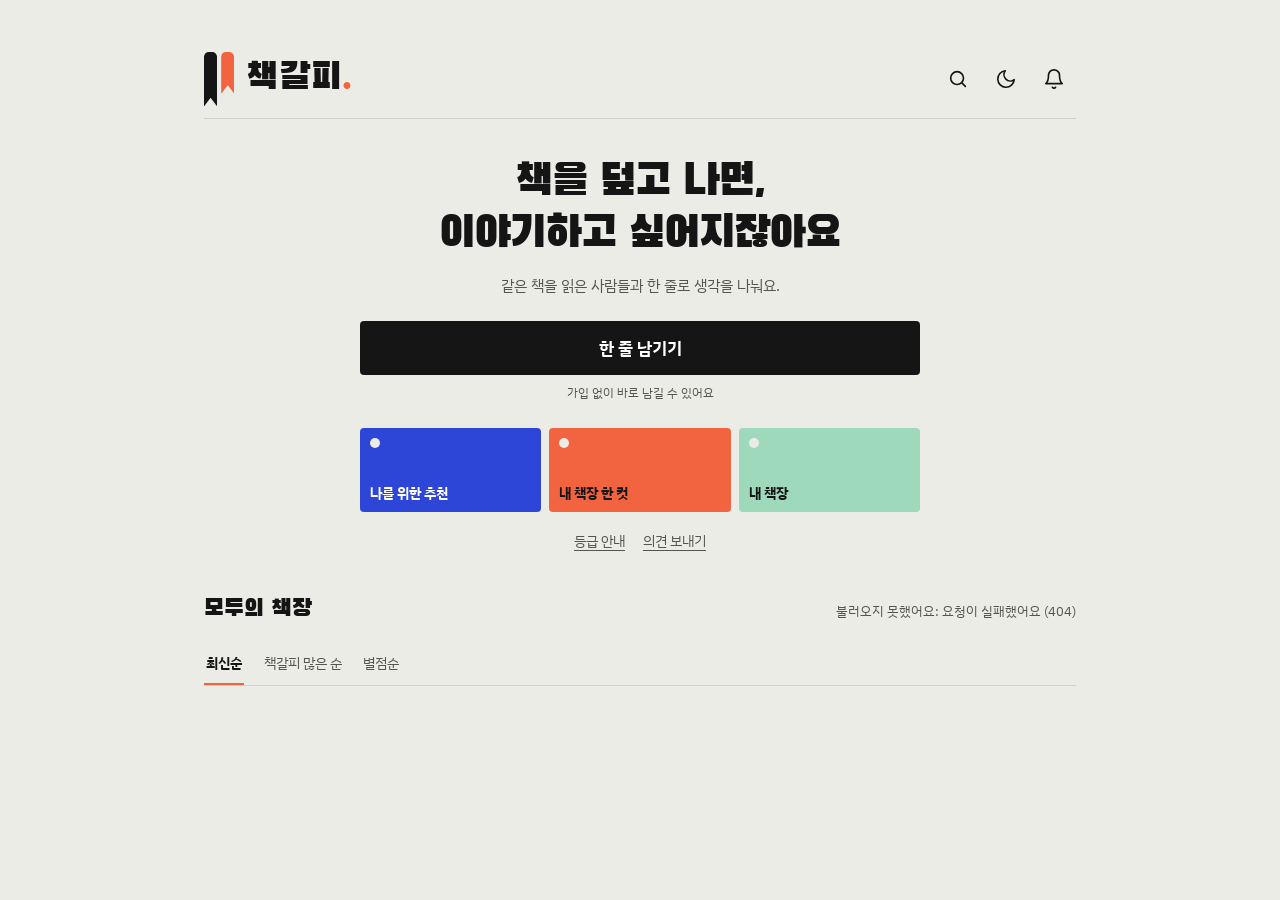
==== index.html @ 1db905a7 "문구 정리: 책갈피 = 남긴 기록(단위·꽂기), 한 줄 = 적는 글 - 정렬 "한 줄 많은 순" → "책갈피 많은 순", 한 줄 시트 제목 "책갈피도 꽂아볼래요?" - 배점표 "책" ====
<!DOCTYPE html>
<html lang="ko">
<head>
<base href="/">
<!-- 테마: 기본은 밝은 크림이고, 헤더의 해/달 버튼으로 고른 다크가 이 브라우저에 남는다.
     기기의 다크 설정은 따르지 않는다(크림이 사이트의 기본 얼굴이라서). CSS가 그려지기 전에
     data-theme을 붙여야 크림→다크로 번쩍이지 않아서 맨 앞에서 동기로 읽는다. -->
<script>
  try { if (localStorage.getItem("chaekgalpi_theme") === "dark") document.documentElement.setAttribute("data-theme", "dark"); } catch (e) {}
</script>
<!-- Google tag (gtag.js) -->
<script async src="https://www.googletagmanager.com/gtag/js?id=G-8RHWXWZ59J"></script>
<script>
  window.dataLayer = window.dataLayer || [];
  function gtag(){dataLayer.push(arguments);}
  gtag('js', new Date());

  gtag('config', 'G-8RHWXWZ59J');
</script>
<script type="text/javascript">
    (function(c,l,a,r,i,t,y){
        c[a]=c[a]||function(){(c[a].q=c[a].q||[]).push(arguments)};
        t=l.createElement(r);t.async=1;t.src="https://www.clarity.ms/tag/"+i;
        y=l.getElementsByTagName(r)[0];y.parentNode.insertBefore(t,y);
    })(window, document, "clarity", "script", "y87i3pjxhj");
</script>
<meta charset="UTF-8">
<!-- 아래 <title>과 description 두 줄은 functions/book/[id].js가 문자열을 그대로 매칭해서
     책 전용 값으로 치환한다. 여기 문구를 고치면 그쪽 replace 대상도 같이 고쳐야 한다 —
     안 그러면 조용히 매칭에 실패해서 모든 책 페이지가 홈 제목을 달고 나간다. -->
<title>책갈피 - 한 줄 독서 기록과 책 리뷰 커뮤니티</title>
<meta name="description" content="책을 덮고 나면, 이야기하고 싶어지잖아요. 같은 책을 읽은 사람들과 한 줄로 생각을 나눠요. 가입 없이 바로 남길 수 있어요.">
<!-- 검색엔진 소유확인. 위가 현재 도메인(book-galpi.com)용이고, 아래는 옛
     galpi.pages.dev 속성용이다. 옛 주소는 이제 301로 넘어가서 네이버가 그 페이지를
     가져갈 수 없으니 실효는 없지만, 지운다고 얻을 것도 없어 그대로 둔다.
     새 값을 먼저 두는 게 중요하다 — 같은 name의 meta를 하나만 읽는 검증기가 있다. -->
<meta name="naver-site-verification" content="c2178256aacd43d21b5b63dde323be342ab3042c" />
<meta name="naver-site-verification" content="a3a270dd6f23ff31a2c9bf4238b56be2e6150aa4" />
<meta name="google-site-verification" content="ZQWLLFnK1YHe9O1ycKM_kWESA4qpEpgUJK0POgndoJU" />
<link rel="canonical" href="https://book-galpi.com/">
<link rel="alternate" type="application/rss+xml" title="책갈피 - 최근 등록된 책 리뷰" href="/rss.xml">
<!-- og:site_name은 일부러 아래 og 블록 바깥에 둔다. 그 블록은 책 페이지에서 통째로
     교체되는데, 사이트 이름은 어느 페이지에서나 같아야 해서 살아남아야 한다. -->
<meta property="og:site_name" content="책갈피">
<meta property="og:title" content="책갈피 - 책을 덮고 나면, 이야기하고 싶어지잖아요">
<meta property="og:description" content="같은 책을 읽은 사람들과 한 줄로 생각을 나눠요. 가입 없이 바로 남길 수 있어요.">
<meta property="og:image" content="https://book-galpi.com/og-image.png?v=2">
<meta property="og:image:width" content="1200">
<meta property="og:image:height" content="630">
<meta property="og:type" content="website">
<meta property="og:url" content="https://book-galpi.com">
<meta name="twitter:card" content="summary_large_image">
<!-- interactive-widget: 안드로이드 크롬에서 키보드가 올라오면 화면 높이 자체를 줄여, 아래에서 올라오는
     시트가 키보드 뒤에 숨지 않게 한다(아이폰은 이 값을 모르므로 js/main.js의 visualViewport로 맞춘다). -->
<meta name="viewport" content="width=device-width, initial-scale=1.0, interactive-widget=resizes-content">
<link rel="icon" type="image/svg+xml" href="/favicon.svg">
<link rel="apple-touch-icon" href="/apple-touch-icon.png">
<link rel="manifest" href="/manifest.json">
<meta name="theme-color" content="#ECECE6">
<meta name="mobile-web-app-capable" content="yes">
<meta name="apple-mobile-web-app-capable" content="yes">
<meta name="apple-mobile-web-app-status-bar-style" content="black-translucent">
<meta name="apple-mobile-web-app-title" content="책갈피">
<!-- 글꼴(2026-10-20, 리디자인 B안): 제목·로고·숫자는 Black Han Sans, 본문은 IBM Plex Sans KR.
     구글 폰트가 쓰는 글자 범위 조각만 나눠 받게 해 준다. -->
<link rel="preconnect" href="https://fonts.googleapis.com">
<link rel="preconnect" href="https://fonts.gstatic.com" crossorigin>
<link rel="stylesheet" href="https://fonts.googleapis.com/css2?family=Black+Han+Sans&family=IBM+Plex+Sans+KR:wght@400;500;700&display=swap">
<script src="https://accounts.google.com/gsi/client" async defer></script>
<!-- 사이트 자체를 설명하는 구조화 데이터. 검색 결과에 출처 이름이 "Cloudflare"(호스팅
     업체)로 뜨던 걸 "책갈피"로 잡아주는 것이 주 목적이다. 책 페이지에도 그대로 남는데,
     WebSite는 페이지가 아니라 사이트를 설명하는 타입이라 중복이 아니다.
     sitelinks 검색창을 노리는 SearchAction은 넣지 않았다 — 지금 사이트 검색은 이미 불러온
     목록을 걸러내는 클라이언트 동작이라 "?q=..." 같은 검색 결과 주소가 없다. 없는 주소를
     적어두면 잘못된 정보가 된다. -->
<script type="application/ld+json">
{
  "@context": "https://schema.org",
  "@type": "WebSite",
  "name": "책갈피",
  "alternateName": "galpi",
  "url": "https://book-galpi.com/",
  "inLanguage": "ko-KR",
  "description": "책을 덮고 나면, 이야기하고 싶어지잖아요. 같은 책을 읽은 사람들과 한 줄로 생각을 나눠요. 가입 없이 바로 남길 수 있어요.",
  "publisher": {
    "@type": "Organization",
    "name": "책갈피",
    "url": "https://book-galpi.com/",
    "logo": {
      "@type": "ImageObject",
      "url": "https://book-galpi.com/apple-touch-icon.png"
    }
  }
}
</script>
<link rel="stylesheet" href="css/style.css">
</head>
<body>
<!-- 아이콘 스프라이트. 사이트의 모든 선형 아이콘 path를 여기 한 번만 정의하고,
     쓰는 쪽에서는 <svg class="icon"><use href="#i-…"></use></svg>로 참조한다.
     외부 아이콘 라이브러리를 불러오지 않는 이유: 이 한 벌이면 충분해서 스크립트/CSS를
     하나 더 받을 이유가 없고, 오프라인(서비스워커)에서도 그대로 동작한다.
     규격은 원래 알림 벨이 쓰던 것을 그대로 따른다 — 24×24, fill:none, stroke:currentColor,
     stroke-width:1.8, 둥근 끝/모서리. 색은 currentColor라 쓰는 자리의 color를 따라간다.
     functions/book/[id].js의 서버 렌더는 이 index.html을 읽어 치환하는 방식이라,
     여기 정의해두면 서버가 그린 페이지에서도 그대로 쓸 수 있다. -->
<svg class="icon-sprite" width="0" height="0" aria-hidden="true" focusable="false"><defs>
  <symbol id="i-search" viewBox="0 0 24 24" stroke="currentColor" stroke-width="1.8" stroke-linecap="round" stroke-linejoin="round">
    <circle cx="11" cy="11" r="7"></circle>
    <path d="M20 20l-3.5-3.5"></path>
  </symbol>
  <symbol id="i-moon" viewBox="0 0 24 24" stroke="currentColor" stroke-width="1.8" stroke-linecap="round" stroke-linejoin="round">
    <path d="M21 12.8A9 9 0 1 1 11.2 3a7 7 0 0 0 9.8 9.8z"></path>
  </symbol>
  <symbol id="i-sun" viewBox="0 0 24 24" stroke="currentColor" stroke-width="1.8" stroke-linecap="round" stroke-linejoin="round">
    <circle cx="12" cy="12" r="4"></circle>
    <path d="M12 2v2M12 20v2M4.9 4.9l1.4 1.4M17.7 17.7l1.4 1.4M2 12h2M20 12h2M4.9 19.1l1.4-1.4M17.7 6.3l1.4-1.4"></path>
  </symbol>
  <symbol id="i-bell" viewBox="0 0 24 24" stroke="currentColor" stroke-width="1.8" stroke-linecap="round" stroke-linejoin="round">
    <path d="M18 8a6 6 0 0 0-12 0c0 7-3 9-3 9h18s-3-2-3-9"></path>
    <path d="M13.73 21a2 2 0 0 1-3.46 0"></path>
  </symbol>
  <symbol id="i-trash" viewBox="0 0 24 24" stroke="currentColor" stroke-width="1.8" stroke-linecap="round" stroke-linejoin="round">
    <path d="M3 6h18"></path>
    <path d="M19 6v14a2 2 0 0 1-2 2H7a2 2 0 0 1-2-2V6"></path>
    <path d="M8 6V4a2 2 0 0 1 2-2h4a2 2 0 0 1 2 2v2"></path>
    <path d="M10 11v6"></path>
    <path d="M14 11v6"></path>
  </symbol>
  <symbol id="i-pencil" viewBox="0 0 24 24" stroke="currentColor" stroke-width="1.8" stroke-linecap="round" stroke-linejoin="round">
    <path d="M12 20h9"></path>
    <path d="M16.5 3.5a2.12 2.12 0 0 1 3 3L7 19l-4 1 1-4z"></path>
  </symbol>
  <symbol id="i-heart" viewBox="0 0 24 24" stroke="currentColor" stroke-width="1.8" stroke-linecap="round" stroke-linejoin="round">
    <path d="M20.84 4.61a5.5 5.5 0 0 0-7.78 0L12 5.67l-1.06-1.06a5.5 5.5 0 0 0-7.78 7.78l1.06 1.06L12 21.23l7.78-7.78 1.06-1.06a5.5 5.5 0 0 0 0-7.78z"></path>
  </symbol>
  <symbol id="i-share" viewBox="0 0 24 24" stroke="currentColor" stroke-width="1.8" stroke-linecap="round" stroke-linejoin="round">
    <path d="M12 3v12"/><path d="M7 8l5-5 5 5"/><path d="M5 13v6a2 2 0 0 0 2 2h10a2 2 0 0 0 2-2v-6"/>
  </symbol>
  <symbol id="i-reply" viewBox="0 0 24 24" stroke="currentColor" stroke-width="1.8" stroke-linecap="round" stroke-linejoin="round">
    <path d="M4 5h16v11H9l-5 4z"/>
  </symbol>
  <symbol id="i-star" viewBox="0 0 24 24" stroke="currentColor" stroke-width="1.8" stroke-linecap="round" stroke-linejoin="round">
    <path d="M12 2l3.09 6.26L22 9.27l-5 4.87 1.18 6.88L12 17.77l-6.18 3.25L7 14.14 2 9.27l6.91-1.01L12 2z"></path>
  </symbol>
  <symbol id="i-bookmark" viewBox="0 0 24 24" stroke="currentColor" stroke-width="1.8" stroke-linecap="round" stroke-linejoin="round">
    <path d="M19 21l-7-5-7 5V5a2 2 0 0 1 2-2h10a2 2 0 0 1 2 2z"></path>
  </symbol>
  <symbol id="i-books" viewBox="0 0 24 24" stroke="currentColor" stroke-width="1.8" stroke-linecap="round" stroke-linejoin="round">
    <path d="M2 3h6a4 4 0 0 1 4 4v14a3 3 0 0 0-3-3H2z"></path>
    <path d="M22 3h-6a4 4 0 0 0-4 4v14a3 3 0 0 1 3-3h7z"></path>
  </symbol>
  <symbol id="i-ghost" viewBox="0 0 24 24" stroke="currentColor" stroke-width="1.8" stroke-linecap="round" stroke-linejoin="round">
    <path d="M12 2a8 8 0 0 0-8 8v12l3-3 2.5 2.5L12 19l2.5 2.5L17 19l3 3V10a8 8 0 0 0-8-8z"></path>
    <path d="M9.5 10h.01"></path>
    <path d="M14.5 10h.01"></path>
  </symbol>
  <symbol id="i-owl" viewBox="0 0 24 24" stroke="currentColor" stroke-width="1.8" stroke-linecap="round" stroke-linejoin="round">
    <path d="M3.8 11c0-4.1 3.7-7.2 8.2-7.2s8.2 3.1 8.2 7.2v2.4c0 4.2-3.7 7.2-8.2 7.2S3.8 17.6 3.8 13.4z"></path>
    <path d="M4.6 7L3.8 3.8l3 1.5"></path>
    <path d="M19.4 7l.8-3.2-3 1.5"></path>
    <circle cx="8.8" cy="11" r="2.4"></circle>
    <circle cx="15.2" cy="11" r="2.4"></circle>
    <path d="M12 14.6l-1 1.6h2z"></path>
  </symbol>
  <symbol id="i-crown" viewBox="0 0 24 24" stroke="currentColor" stroke-width="1.8" stroke-linecap="round" stroke-linejoin="round">
    <path d="M2.5 6.5l4 11h11l4-11-5.5 4.5L12 4 8 11z"></path>
    <path d="M6.5 21h11"></path>
  </symbol>
</defs></svg>
<div class="wrap">
  <div class="sticky-header" id="stickyHeader">
    <!-- 헤더는 로고와 아이콘 셋(책 찾기 · 테마 · 알림)뿐이다. 예전엔 여기에 버튼이 다섯
         개(의견·랜덤/표지 모음·추천·책장에 추가·홈으로)와 닉네임 칩이 있어 모바일에서 두
         줄을 먹었다 — 행동은 홈 첫 화면(큰 "한 줄 남기기" + 작은 링크)과 하단 링크로 옮겼다.
         로고를 누르면 홈이다(예전 "홈으로" 버튼 자리). -->
    <header class="site-header">
      <a class="brand" href="/" id="brandLink">
        <span class="logo-symbol" aria-hidden="true">
          <span class="logo-bar logo-bar--front"></span>
          <span class="logo-bar logo-bar--back"></span>
        </span>
        <h1 class="brand-name">책갈피<span class="brand-dot" aria-hidden="true">.</span></h1>
      </a>
      <div class="header-actions">
        <!-- 지금 이 브라우저의 닉네임과 등급. 아이콘을 누르면 등급 안내, 닉네임을 누르면 내 기록.
             닉네임이 아직 없으면 비어 있다(js/render.js renderHeaderMe). -->
        <div class="header-me" id="headerMe" hidden></div>
        <button class="icon-btn" id="searchBtn" type="button" aria-label="책 찾기">
          <svg class="icon" aria-hidden="true" focusable="false"><use href="#i-search"></use></svg>
        </button>
        <button class="icon-btn" id="themeBtn" type="button" aria-label="다크 모드로 바꾸기">
          <svg class="icon" aria-hidden="true" focusable="false"><use href="#i-moon"></use></svg>
        </button>
        <div class="notif-box">
          <button class="notif-bell icon-btn" id="notifBtn" type="button" aria-haspopup="true" aria-expanded="false" aria-label="알림">
            <svg class="icon" aria-hidden="true" focusable="false"><use href="#i-bell"></use></svg>
            <span class="notif-dot" id="notifBadge" hidden></span>
          </button>
          <div class="notif-dropdown" id="notifDropdown" hidden>
            <p class="notif-title">알림</p>
            <p class="notif-empty" id="notifEmpty">새 알림이 없어요.</p>
            <ul class="notif-list" id="notifList"></ul>
          </div>
        </div>
      </div>
    </header>
  </div>

  <div class="header-intro" id="headerIntro">
    <!-- 닉네임 보호 안내(js/main.js renderPinNotice). 예전 닉네임의 주인 기기에는 "비밀번호를
         정해주세요"를 기간 없이, 그 밖에는 배포 뒤 2주만 "닉네임 보호 기능이 생겼어요"를 띄운다.
         닫으면 다시 안 뜬다. -->
    <div class="nick-notice" id="pinNotice" hidden>
      <p id="pinNoticeText">닉네임에 4자리 비밀번호를 걸어두세요</p>
      <button type="button" class="btn-primary nick-notice-btn" id="pinNoticeBtn">걸기</button>
      <button type="button" class="nick-notice-close" id="pinNoticeClose" aria-label="안내 닫기">×</button>
    </div>
    <!-- 제목은 휴대폰 세 줄·넓은 화면 두 줄(.br-m은 휴대폰에서만 줄을 바꾼다 — 폭에 맡기면
         말 마디 가운데서 끊긴다). -->
    <h2 class="intro-headline">책을 덮고 나면,<br> 이야기하고<br class="br-m"> 싶어지잖아요</h2>
    <p class="intro-subtext">같은 책을 읽은 사람들과 한 줄로 생각을 나눠요.</p>
    <!-- 첫 화면 장식: 실제 한 줄 세 장을 세로 책갈피로 부채꼴처럼(js/render.js renderHeroBookmarks,
         오늘의 한 줄 후보에서). 아래 오늘의 한 줄과 같은 내용이라 읽기 도구에는 숨긴다. -->
    <div class="hero-bookmarks" id="heroBookmarks" aria-hidden="true" hidden></div>
    <!-- 첫 화면의 행동은 이것 하나다. 2단계의 "한 줄 남기기" 시트로 간다. id는 예전 헤더
         버튼 것을 그대로 써서 GA click_add_book이 끊기지 않는다. -->
    <button class="btn-primary intro-cta" id="newReviewBtn" type="button">한 줄 남기기</button>
    <p class="intro-cta-note">가입 없이 바로 남길 수 있어요</p>
    <!-- 그 밖의 길은 작은 글자 링크로. 큰 버튼과 무게를 다투지 않게 한다. "내 기록"은
         닉네임이 있는 사람에게만 js/render.js renderAuthBox가 채운다. -->
    <nav class="intro-links" aria-label="바로가기">
      <button class="quick-tile" id="recommendBtn" type="button">나를 위한 추천</button>
      <button class="quick-tile" id="collageBtn" type="button">내 책장 한 컷</button>
      <span class="auth-box" id="authBox"></span>
    </nav>
    <!-- 등급 안내 · 의견 보내기 등 작은 글자 링크. 리디자인 시안은 홈 맨 아래였지만 책이 70권을
         넘어 그리드를 끝까지 내려야 보여서(예전에도 같은 이유로 올렸다) 바로가기 바로 밑에 둔다. -->
    <nav class="home-footer-links" aria-label="더 보기">
      <button class="text-link" id="levelGuideLink" type="button">등급 안내</button>
      <button class="text-link" id="feedbackBtn" type="button">의견 보내기</button>
      <span aria-hidden="true" id="bomPastSep" hidden></span>
      <button class="text-link" id="bomPastFooter" type="button" hidden>지난 이달의 책</button>
      <span aria-hidden="true" id="adminNickSep" hidden></span>
      <button class="text-link" id="adminNickLink" type="button" hidden>닉네임 관리</button>
    </nav>
    <!-- 이달의 책(js/render.js renderBookOfMonth, functions/api/book-of-month). 관리자가 정한
         기간 안에만 보이고 끝나면 저절로 사라진다. "내 생각 남기기"는 책 상세의 별점 카드로 간다. -->
    <section class="bom-card" id="bomCard" hidden aria-labelledby="bomLabel">
      <p class="bom-label" id="bomLabel"></p>
      <div class="bom-book">
        <button type="button" class="bom-cover" id="bomCover" aria-label="책 보기"></button>
        <div class="bom-info">
          <p class="bom-title" id="bomTitle"></p>
          <p class="bom-author" id="bomAuthor"></p>
        </div>
      </div>
      <p class="bom-question" id="bomQuestion"></p>
      <p class="bom-talkers" id="bomTalkers" hidden></p>
      <ul class="bom-lines" id="bomLines"></ul>
      <div class="bom-actions">
        <button type="button" class="btn-primary bom-cta" id="bomCta">내 생각 남기기</button>
        <button type="button" class="text-link bom-past-link" id="bomPastLink" hidden>지난 이달의 책 →</button>
      </div>
    </section>
    <!-- 오늘의 한 줄 — 얇은 구분선 아래 가운데 정렬로 한 문장만. 후보 5개(관리자 고정 +
         최근 7일 좋아요 순, functions/api/featured.js) 중 접속할 때마다 하나를 고른다
         (js/render.js renderFeatured). 고를 게 없으면 칸째 숨긴다. -->
    <section class="today-line" id="featuredSection" hidden aria-labelledby="featuredTitle">
      <h2 class="home-section-title" id="featuredTitle">오늘의 한 줄</h2>
      <div id="featuredTrack"></div>
    </section>
  </div>

  <main>
    <section id="libraryView">
      <!-- 여는 태그 문자열은 functions/book/[id].js·u/[name].js·collage.js가 그대로 찾아
           hidden을 붙인다 — 고치면 그쪽도 같이 고칠 것. -->
      <div class="library-toolbar" id="libraryToolbar">
        <div class="home-section-head">
          <h2 class="home-section-title">모두의 책장</h2>
          <span class="shelf-count" id="countLabel"></span>
        </div>
        <div class="chip-row" id="sortTabs" role="group" aria-label="정렬 방식">
          <button type="button" class="sort-tab active" data-sort="latest">최신순</button>
          <button type="button" class="sort-tab" data-sort="comments">책갈피 많은 순</button>
          <button type="button" class="sort-tab" data-sort="rating">별점순</button>
        </div>
        <!-- 분류 칩은 js/render.js renderGenreChips가 책이 있는 갈래만 그린다(js/kdc.js genreOfBook). -->
        <div class="chip-row" id="genreChips" role="group" aria-label="분류"></div>
      </div>
      <div class="shelf" id="shelfGrid"></div>
    </section>

    <section id="detailView" hidden>
      <div class="panel detail-card">
        <!-- 이 책이 지금 이달의 책이면 그 질문을 맨 위에 크게(js/render.js renderDetailBom). -->
        <div class="detail-bom" id="detailBom" hidden>
          <p class="detail-bom-label" id="detailBomLabel"></p>
          <p class="detail-bom-question" id="detailBomQuestion"></p>
        </div>
        <div class="detail-top">
          <div class="detail-cover" id="detailCover"></div>
          <header id="detailHeaderInfo">
            <h2 id="detailTitle"></h2>
            <p class="detail-author" id="detailAuthor"></p>
            <p class="rating-meta" id="detailRatingMeta"></p>
            <p class="detail-want-count" id="detailWantCount" hidden></p>
            <!-- 공유 카드(한 줄 하나를 큰 책갈피로, js/shareCard.js). 본문 있는 한 줄이 있을 때만. -->
            <button type="button" class="btn-ghost share-card-btn" id="detailShareBtn" hidden>
              <svg class="icon" aria-hidden="true" focusable="false"><use href="#i-share"></use></svg>
              카드로 공유
            </button>
          </header>
        </div>

        <!-- 별점과 "읽고 싶어요"를 한 상자에. 읽은 사람은 별, 안 읽은 사람은 버튼 — 첫 화면에서
             스크롤 없이 보여야 한다. 별을 누르면 바로 저장되고(PUT /api/books/:id/mine) 아래에서
             "한 줄도 남겨볼래요?" 시트가 올라온다. 그리기는 js/render.js renderRateCard. -->
        <div class="rate-card" id="rateCard">
          <p class="rate-label" id="rateLabel">어떠셨나요? 별을 누르면 책갈피를 꽂을 수 있어요</p>
          <div class="rate-stars" id="rateStars" role="radiogroup" aria-label="내 별점"></div>
          <button type="button" class="want-btn" id="wantBtn" aria-pressed="false">
            <svg class="icon want-icon" aria-hidden="true" focusable="false"><use href="#i-bookmark"></use></svg>
            <span id="wantLabel">읽고 싶어요</span>
          </button>
        </div>

        <!-- 이 책의 기록 요약(남긴 태그·별점 분포). 서버가 첫 HTML에 미리 채우고(functions/book/[id].js)
             js/render.js renderDetailSummary가 이어받는다. 여는 태그 문자열은 SSR 치환 대상. -->
        <div class="detail-summary" id="detailSummary" hidden></div>

        <section class="comments">
          <h3>이 책에 꽂힌 책갈피 <span class="count" id="commentCount"></span></h3>
          <ul id="commentList"></ul>
          <!-- 점선 버튼: 아직 별점이 없으면 별점 카드로, 있으면 한 줄 시트를 연다(js/main.js). -->
          <button type="button" class="add-bookmark-btn" id="addBookmarkBtn">+ 내 책갈피도 꽂기</button>
        </section>

        <!-- 이 책을 꽂은 사람이 함께 꽂은 책(functions/api/books/[id]/also.js). 없으면 숨김. -->
        <section class="also-books" id="alsoBooks" hidden aria-labelledby="alsoTitle">
          <h3 class="also-title" id="alsoTitle">이 책을 꽂은 사람이 함께 꽂은 책</h3>
          <div class="also-grid" id="alsoGrid"></div>
        </section>

        <!-- 관리자만 보이는 영역(페이지 맨 아래). -->
        <div class="admin-zone" id="adminZone" hidden>
          <p class="admin-zone-label">관리자만 보여요</p>
          <div class="admin-zone-btns">
            <button class="btn-ghost-danger" id="bomSetBtn" type="button" hidden>이달의 책으로 지정</button>
            <button class="btn-ghost-danger is-delete" id="deleteBtn" type="button" hidden>이 책 리뷰 삭제하기</button>
          </div>
        </div>
      </div>
    </section>

    <!-- 닉네임 한 명분의 기록. 헤더의 내 닉네임을 누르거나, 한줄평에 뜬 남의 닉네임을
         눌러서 들어온다. 내용은 js/render.js renderProfile이 채운다. -->
    <section id="profileView" hidden>
      <div class="panel profile-card">
        <header class="profile-head">
          <!-- 이름 앞 큰 등급 책갈피(리디자인 B안, renderProfile). -->
          <span class="lv-num lv-num--xl" id="profileBadge" aria-hidden="true" hidden></span>
          <div class="profile-head-text">
            <h2 class="profile-name" id="profileName"></h2>
            <p class="profile-sub" id="profileSub"></p>
          </div>
        </header>
        <!-- 내 기록일 때만: 등급·다음 등급까지·순위(등급 안내 팝업과 같은 카드, renderProfile) -->
        <div class="level-progress profile-progress" id="profileProgress" hidden></div>
        <dl class="profile-stats" id="profileStats"></dl>

        <div class="my-tabs profile-tabs" role="tablist" aria-label="기록">
          <button type="button" class="my-tab" role="tab" id="profileTabReviews" data-ptab="reviews">꽂은 책갈피 <span class="my-tab-count" id="profileReviewCount"></span></button>
          <button type="button" class="my-tab" role="tab" id="profileTabBooks" data-ptab="books">등록한 책 <span class="my-tab-count" id="profileBookCount"></span></button>
        </div>

        <section class="profile-section" id="profileReviewsSection" role="tabpanel">
          <ul class="profile-reviews" id="profileReviews"></ul>
        </section>

        <section class="profile-section" id="profileBooksSection" role="tabpanel" hidden>
          <div class="shelf profile-shelf" id="profileShelf"></div>
        </section>
      </div>
    </section>

    <!-- 나를 위한 추천. 내가 별점을 남긴 책의 저자·분류를 근거로 아직 안 본 책을 고른다.
         목록은 js/render.js renderRecommend가 채우고, 카드는 홈 서가와 같은 것을 쓴다. -->
    <section id="recommendView" hidden>
      <div class="panel recommend-panel">
        <header class="recommend-head">
          <h2 class="recommend-title" id="recommendTitle"></h2>
          <p class="recommend-sub" id="recommendSub"></p>
        </header>
        <!-- 추천을 고르는 동안 보여주는 "기록을 살펴보는 중" 화면. 결과가 곧바로 뜨면
             무엇을 근거로 골랐는지 느낄 틈이 없어서, 별점 확인 → 작가·분류 → 책장 대조 →
             고르기 순서를 한 줄씩 보여준 뒤에 결과를 연다(js/main.js openRecommend). -->
        <div class="recommend-analyze" id="recommendAnalyze" hidden>
          <div class="ra-scan" aria-hidden="true">
            <div class="ra-track" id="recommendScanTrack"></div>
            <div class="ra-lens">
              <span class="ra-lens-line"></span>
              <svg class="ra-lens-badge" viewBox="0 0 24 24" fill="none" stroke="currentColor" stroke-width="2.2" stroke-linecap="round"><circle cx="10.5" cy="10.5" r="6"/><path d="M15 15l5 5"/></svg>
            </div>
          </div>
          <ol class="ra-steps" id="recommendSteps" aria-live="polite"></ol>
        </div>
        <div class="shelf recommend-shelf" id="recommendShelf"></div>
        <div class="recommend-empty" id="recommendEmpty" hidden>
          <p class="recommend-empty-text" id="recommendEmptyText"></p>
          <!-- 기본 행동은 "둘러보고 별점 남기기"다. 책 등록은 찾는 책이 없을 때만 필요한
               다음 단계라 작은 글씨로 뒤에 둔다 — 앞에 큰 버튼으로 두면 "책부터 등록해야
               하는 서비스"로 읽힌다. -->
          <button type="button" class="btn-primary" id="recommendCta">책장 둘러보기</button>
          <button type="button" class="recommend-empty-alt" id="recommendAddCta">찾는 책이 없다면 직접 등록하기</button>

          <!-- 닉네임은 책·한줄평을 남길 때만 이 브라우저에 저장된다. 그래서 기기를 바꾸거나
               저장소가 지워지면 기록은 서버에 그대로 있는데 "내가 누구인지"만 잃어버린다.
               이름을 다시 알려줄 입구가 여기 말고는 없어서 이 자리에 둔다. -->
          <form class="recommend-claim" id="recommendClaim">
            <label class="recommend-claim-label" id="recommendClaimLabel" for="recommendNickname">이미 기록을 남기신 적 있나요?</label>
            <div class="recommend-claim-row">
              <input type="text" id="recommendNickname" maxlength="10" placeholder="닉네임" autocomplete="nickname" aria-describedby="recommendClaimMsg">
              <button type="submit" class="btn-ghost">이어서 보기</button>
            </div>
            <p class="recommend-claim-msg" id="recommendClaimMsg" role="status"></p>
          </form>
        </div>
      </div>
    </section>

    <!-- 책표지 모음판 — 고른 책 표지를 한 장짜리 이미지로 만들어 준다. 아래에 책갈피
         마크와 주소가 늘 들어가서, 만든 사람이 그대로 올리면 소개가 된다.
         내용은 js/collage.js가 채운다. -->
    <!-- 내 책장(/my) — 이 기기가 평가한 책과 읽고 싶은 책. 닉네임 없이도 보인다(기기 = X-Anon-Id).
         그리기는 js/render.js renderMyShelf, 목록은 GET /api/my-shelf. -->
    <section id="myShelfView" hidden>
      <div class="panel my-shelf">
        <h2 class="my-shelf-title">내 책장</h2>
        <p class="my-shelf-sub" id="myShelfSub"></p>
        <!-- 닉네임 없이 별점·읽고 싶어요가 3개 이상 쌓이면 한 번(닫거나 누르면 다시 안 뜸). -->
        <div class="my-nick-prompt" id="myNickPrompt" hidden>
          <p>닉네임을 정하면 <b>다른 기기에서도</b> 내 책장을 볼 수 있어요</p>
          <button type="button" class="btn-primary my-nick-prompt-btn" id="myNickPromptBtn">닉네임 정하기</button>
          <button type="button" class="my-nick-prompt-close" id="myNickPromptClose" aria-label="안내 닫기">×</button>
        </div>
        <div class="my-tabs" role="tablist" aria-label="내 책장">
          <button type="button" class="my-tab" role="tab" id="myTabRated" data-tab="rated">평가한 책 <span class="my-tab-count" id="myRatedCount"></span></button>
          <button type="button" class="my-tab" role="tab" id="myTabWants" data-tab="wants">읽고 싶은 책 <span class="my-tab-count" id="myWantsCount"></span></button>
        </div>
        <div class="my-grid" id="myShelfGrid" role="tabpanel"></div>
        <!-- 빈 책장(리디자인 B안): 점선 책갈피 그림 + 제목 + 안내 + 책장 둘러보기 / 책 제목으로 찾기. -->
        <div class="my-empty" id="myShelfEmpty" hidden>
          <div class="my-empty-art" aria-hidden="true"><span></span><span></span><span class="is-on"></span><span></span></div>
          <p class="my-empty-title" id="myEmptyTitle"></p>
          <p class="my-empty-text" id="myEmptyText"></p>
          <button type="button" class="btn-primary my-empty-cta" id="myEmptyBrowse">책장 둘러보기</button>
          <button type="button" class="text-link" id="myEmptySearch">책 제목으로 찾기</button>
        </div>
      </div>
    </section>

    <!-- 지난 이달의 책(/book-of-month, js/render.js renderBomPast). 관리자 모드에서는 지금·앞으로의
         것까지 모두 보이고 지울 수 있다. -->
    <section id="bomPastView" hidden>
      <div class="panel bom-past">
        <h2>지난 이달의 책</h2>
        <p class="bom-past-sub" id="bomPastSub"></p>
        <div class="bom-past-list" id="bomPastList"></div>
      </div>
    </section>

    <!-- 관리자: 닉네임 관리(관리자 모드에서 홈 아래 "닉네임 관리"). functions/api/admin/nicknames.js -->
    <section id="adminNickView" hidden>
      <div class="panel admin-nick">
        <h2>닉네임 관리</h2>
        <p class="admin-nick-sub" id="adminNickSub"></p>
        <div class="admin-nick-list" id="adminNickList"></div>
      </div>
    </section>

    <section id="collageView" hidden>
      <div class="panel">
        <!-- 제목 문자열은 functions/collage.js가 그대로 찾아 <h1>로 바꾼다 — 고치면 같이 고칠 것. -->
        <h2>내 책장 한 컷</h2>
        <p class="collage-lead">읽은 책을 모아 인스타·스레드용 이미지로</p>

        <div class="collage-layout">
          <div class="collage-controls">
            <div class="field" id="collagePicked" hidden>
              <span class="label">고른 책 <span class="count" id="collagePickedCount"></span></span>
              <div class="collage-chips" id="collagePickedStrip"></div>
            </div>

            <div class="field" id="collageSearchField">
              <label for="collageSearch">책 더 찾기</label>
              <div class="book-search-row">
                <input type="search" id="collageSearch" placeholder="읽은 책 제목을 적어보세요" autocomplete="off">
                <button type="button" class="btn-ghost" id="collageSearchBtn">검색</button>
              </div>
              <div class="collage-grid" id="collageResults" hidden></div>
            </div>

            <div class="field" id="collageTopField">
              <label for="collageTop">위 문구</label>
              <input type="text" id="collageTop" maxlength="30" placeholder="예: 올해 읽은 책">
            </div>
            <div class="field" id="collageBottomField">
              <label for="collageBottom">아래 문구</label>
              <input type="text" id="collageBottom" maxlength="30" placeholder="예: 다 좋았다">
            </div>

            <div class="field" id="collageRatioField">
              <span class="label">비율</span>
              <div class="collage-seg" id="collageRatio">
                <button type="button" data-v="portrait" aria-pressed="true">4:5 세로</button>
                <button type="button" data-v="square" aria-pressed="false">1:1 정사각</button>
              </div>
            </div>
            <div class="field" id="collageStyleField">
              <span class="label">배치</span>
              <div class="collage-seg" id="collageStyle">
                <button type="button" data-v="grid" aria-pressed="true">반듯하게</button>
                <button type="button" data-v="messy" aria-pressed="false">흩어놓기</button>
              </div>
            </div>
            <div class="field" id="collageBgField">
              <span class="label">배경</span>
              <div class="collage-seg" id="collageBg">
                <button type="button" data-v="#f3eee6" aria-pressed="true">종이</button>
                <button type="button" data-v="#ffffff" aria-pressed="false">흰색</button>
                <button type="button" data-v="#1f1b19" aria-pressed="false">어둡게</button>
              </div>
            </div>

            <div class="field" id="collageShelfField">
              <span class="label">책갈피에 쌓인 책</span>
              <div class="collage-grid collage-grid--shelf" id="collageShelf"></div>
            </div>
          </div>

          <div class="collage-side">
            <img class="collage-out" id="collageOut" alt="만들어진 독서 기록 이미지">
            <button type="button" class="btn-primary" id="collageSaveBtn" disabled>이미지로 저장</button>
            <!-- 공유를 권하는 줄은 고정 문구라 따로 둔다. 아래 #collageNote는 "찾는 중",
                 "12권까지" 같은 상황별 안내가 덮어쓰는 자리다. -->
            <p class="char-hint" id="collageShareNote">만든 기록을 인스타그램·스레드에 공유해보세요.</p>
            <p class="char-hint" id="collageNote"></p>
          </div>
        </div>
      </div>
    </section>

    <section id="randomView" hidden>
      <div class="panel random-panel">
        <h2>랜덤 책 추천</h2>
        <p class="char-hint">등록된 책 중에서 무작위로 한 권을 뽑아드려요.</p>
        <div class="form-actions random-actions random-draw-actions">
          <button type="button" class="btn-primary" id="randomDrawBtn">책 뽑기</button>
        </div>
        <p class="random-streak-msg" id="randomStreakMsg" hidden></p>
        <div class="random-stage">
          <div class="random-card" id="randomCard">
            <div class="random-card-cover" id="randomCardCover"></div>
          </div>
        </div>
        <div class="random-info" id="randomInfo" hidden>
          <h3 id="randomInfoTitle"></h3>
          <p class="detail-author" id="randomInfoAuthor"></p>
          <div class="rating-line" style="justify-content: center;">
            <div class="stars" id="randomInfoStars"></div>
            <span class="rating-meta" id="randomInfoRatingMeta"></span>
          </div>
          <p class="meta-owner" id="randomInfoOwner"></p>
          <blockquote class="random-info-review" id="randomInfoReview" hidden></blockquote>
        </div>
        <div class="form-actions random-actions">
          <button type="button" class="btn-ghost" id="randomGoBtn" hidden>이 책 리뷰 보러가기</button>
        </div>
      </div>
    </section>

    <section id="feedbackView" hidden>
      <div class="panel">
        <h2 class="feedback-title">의견 보내기</h2>
        <p class="feedback-lead">책갈피는 한 사람이 만들고 있어요.<br>불편한 점, 바라는 점 무엇이든 좋아요.</p>
        <form id="feedbackForm">
          <div class="field">
            <label for="feedbackText">내용</label>
            <textarea id="feedbackText" required maxlength="1000" placeholder="예: 이런 기능이 있으면 좋겠어요"></textarea>
          </div>
          <div class="field">
            <label for="feedbackEmail">답장받을 이메일 <span class="label-note">(선택)</span></label>
            <input type="email" id="feedbackEmail" maxlength="100" placeholder="비워두면 답장을 못 받을 수 있어요" autocomplete="off">
          </div>
          <div class="form-actions">
            <button type="button" class="btn-ghost" id="cancelFeedback">취소</button>
            <button type="submit" class="btn-primary">보내기</button>
          </div>
        </form>
      </div>
    </section>
  </main>
</div>

<div class="milestone-overlay" id="milestoneOverlay" hidden aria-live="polite">
  <div class="milestone-modal">
    <div class="milestone-confetti" aria-hidden="true">
      <span></span><span></span><span></span><span></span><span></span><span></span>
      <span></span><span></span><span></span><span></span><span></span><span></span>
    </div>
    <p class="milestone-message" id="milestoneMessage"></p>
  </div>
</div>

<!-- 등급 안내 팝업. 헤더의 등급 뱃지와 홈의 "기록할수록 등급이 올라가요" 줄에서 열린다.
     내용(진행 바·배점·20단계 표)은 js/render.js의 renderLevelGuide가 열 때마다 새로 그린다.
     모바일에서는 화면을 다 덮지 않도록 아래쪽 시트로 뜨고, 안에서만 스크롤된다. -->
<!-- 헤더 돋보기 "책 찾기" — 리뷰를 보러 온 사람용. 책장에 등록된 책을 제목·저자로 찾아
     책 상세로 보낸다(예전 홈의 "책 제목으로 검색" 필터를 대신한다). 없는 책이면 그 제목으로
     한 줄 남기기 시트를 연다. 틀은 다른 시트들과 같은 .level-guide. -->
<div class="level-guide search-sheet" id="searchSheet" hidden>
  <div class="level-guide-panel search-sheet-panel" role="dialog" aria-modal="true" aria-labelledby="searchSheetTitle">
    <div class="level-guide-head">
      <h2 class="level-guide-title" id="searchSheetTitle">책 찾기</h2>
      <button type="button" class="level-guide-close" id="searchSheetClose" aria-label="닫기">×</button>
    </div>
    <div class="level-guide-body search-sheet-body">
      <input type="search" class="site-search-input" id="siteSearchInput" placeholder="제목이나 저자로 찾아보세요" autocomplete="off" aria-label="책 제목이나 저자">
      <ul class="book-results" id="siteSearchResults" hidden></ul>
    </div>
  </div>
</div>

<!-- "한 줄 남기기" 시트 — 리뷰를 남기는 단 하나의 입구(헤더 버튼, 홈 검색이 비었을 때의
     "등록하러 가기", 추천 화면의 "직접 등록하기"가 모두 여기로 온다). 책을 검색하면 이미
     책장에 있는 책과 아직 없는 책(카카오)이 함께 나오고, 고른 책이 이미 있으면 그 책에
     한줄평을 붙이고, 없으면 책 등록과 첫 한줄평을 한 번에 저장한다(js/main.js).
     예전엔 별도 화면(#formView)이었는데, 페이지를 옮겨 다니지 않도록 PC는 가운데 창,
     모바일은 아래에서 올라오는 시트로 바꿨다. 겉모양은 등급 안내(.level-guide)와 같은
     틀을 그대로 쓴다 — 시트 모양이 두 벌이 되지 않게. -->
<div class="level-guide write-sheet" id="writeSheet" hidden>
  <div class="level-guide-panel write-sheet-panel" role="dialog" aria-modal="true" aria-labelledby="writeSheetTitle">
    <div class="level-guide-head">
      <h2 class="level-guide-title" id="writeSheetTitle">한 줄 남기기</h2>
      <button type="button" class="level-guide-close" id="writeSheetClose" aria-label="닫기">×</button>
    </div>
    <div class="level-guide-body write-sheet-body">
            <form id="reviewForm">
              <div class="field" id="bookSearchField">
                <label for="bookSearchInput">책 검색</label>
                <div class="book-search-row">
                  <!-- 자리표시자는 줄바꿈이 안 돼서 좁은 화면에선 그냥 잘린다(모바일에서
                       "책 제목으로 검색 (예전에 읽은 책…"으로 끊겼다). 그래서 여기는 짧게
                       두고, "지금 읽는 책이 아니어도 된다"는 안내는 줄바꿈이 되는 아래
                       힌트 문장으로 옮겼다. 무엇을 검색하는 칸인지는 위 label("책 검색")과
                       옆 버튼("검색")이 이미 말해준다. -->
                  <input type="search" id="bookSearchInput" placeholder="어떤 책이든 검색해보세요" autocomplete="off">
                  <button type="button" class="btn-ghost" id="bookSearchBtn">검색</button>
                </div>
                <p class="char-hint">예전에 읽은 책도 좋아요. 도서 검색에서 골라야 제목·저자·표지가 정확하게 들어가요</p>
                <ul class="book-results" id="bookResults" hidden></ul>
              </div>
              <!-- 고른 책은 작은 썸네일 한 줄로만 — 여기서 할 일은 책을 다시 보는 게 아니라
                   별점을 누르는 것이라, 표지가 크면 별점이 화면 아래로 밀린다. 둘째 줄은
                   "3명이 남긴 책이에요" / "첫 한 줄의 주인공이 돼보세요"로, 저장하면 어디에
                   쌓이는지(기존 책 vs 새 책)를 미리 알려준다. -->
              <div class="field" id="selectedBookField" hidden>
                <div class="selected-book">
                  <div class="selected-book-cover" id="selectedBookCover"></div>
                  <div class="selected-book-info">
                    <div class="selected-book-title"><span id="selectedBookTitle"></span><span class="selected-book-author" id="selectedBookAuthor"></span></div>
                    <p class="selected-book-note" id="selectedBookNote"></p>
                  </div>
                  <button type="button" class="link-btn" id="clearSelectedBook">다시 검색</button>
                </div>
              </div>
              <!-- 책을 고르기 전에는 숨긴다. 고른 뒤에도 처음엔 별점만 — 별점을 누르면
                   태그·한 줄·닉네임이 펼쳐진다(js/main.js selectFormRating). 할 일을 한 번에
                   하나씩 보여줘야 "무엇부터 해야 하는지"가 흐려지지 않는다. -->
              <div id="writeFields" hidden>
                <div class="field write-stars">
                  <label>이 책, 몇 점인가요?</label>
                  <div class="star-picker" id="fStars" role="radiogroup" aria-label="리뷰 별점"></div>
                </div>
                <div id="writeMore" hidden>
                  <!-- 태그와 한 줄은 한 묶음이다 — 둘 중 하나만 있어도 저장된다. 태그를 위에
                       두는 건, 한 줄이 막막한 사람이 누르기만 하고 끝낼 수 있게 하려는 것.
                       버튼은 js/render.js renderMoodPicker가 js/moodTags.js 목록으로 그린다. -->
                  <fieldset class="field write-line">
                    <legend><strong>한 줄 남기기</strong> · 태그만 골라도 OK</legend>
                    <div class="mood-picker" id="fMoods" role="radiogroup" aria-label="감정 태그"></div>
                    <input type="text" id="fText" maxlength="80" placeholder="이 책을 한 줄로 표현한다면?" autocomplete="off" aria-label="한 줄">
                    <p class="char-hint" id="fTextHint">최대 80자, 한 줄로 남겨주세요</p>
                  </fieldset>
                  <!-- 책갈피 색(리디자인 B안). 열 때마다 넷 중 하나가 미리 골라져 있다(js/main.js). -->
                  <div class="field bm-color-row">
                    <span class="bm-color-label" id="fColorsLabel">책갈피 색</span>
                    <div class="bm-color-picker" id="fColors" role="radiogroup" aria-labelledby="fColorsLabel"></div>
                  </div>
                  <!-- 닉네임은 이 브라우저에 한 번 저장되면 입력칸 대신 한 줄로만 보여준다.
                       매번 같은 이름을 다시 확인하게 할 이유가 없다. -->
                  <div class="field write-nickname">
                    <p class="nickname-line" id="nicknameLine" hidden><strong id="nicknameLineName"></strong> 님으로 남겨요 · <button type="button" class="link-btn" id="nicknameChange">변경</button></p>
                    <div id="nicknameInputWrap">
                      <label for="fNickname">닉네임</label>
                      <input type="text" id="fNickname" maxlength="10" placeholder="예: 책벌레" autocomplete="off">
                    </div>
                  </div>
                </div>
                <!-- 모바일에서는 시트 아래에 붙어 있고(css .write-actions), 별점을 고르기
                     전에는 꺼둔다 — 별점이 유일한 필수 항목이다. PC는 켜둔다(js syncWriteSubmit). -->
                <div class="form-actions write-actions">
                  <button type="button" class="btn-ghost" id="cancelForm">취소</button>
                  <button type="submit" class="btn-primary" id="writeSubmit">책갈피 꽂기</button>
                </div>
              </div>
            </form>
    </div>
  </div>
</div>

<div class="level-guide" id="levelGuide" hidden>
  <div class="level-guide-panel" role="dialog" aria-modal="true" aria-labelledby="levelGuideTitle">
    <div class="level-guide-head">
      <!-- 전체 순위로 넘어갔을 때만 나오는 뒤로가기. 팝업 위에 팝업을 쌓지 않고 같은
           시트 안에서 화면만 바꾸므로, 돌아올 길을 여기 하나 둔다. -->
      <button type="button" class="level-guide-back" id="levelGuideBack" hidden aria-label="등급 안내로 돌아가기">‹</button>
      <h2 class="level-guide-title" id="levelGuideTitle">등급 안내</h2>
      <button type="button" class="level-guide-close" id="levelGuideClose" aria-label="등급 안내 닫기">×</button>
    </div>
    <div class="level-guide-body" id="levelGuideBody">
      <div class="level-progress" id="levelProgress"></div>
      <h3 class="level-guide-sub">점수는 이렇게 쌓여요</h3>
      <ul class="level-rules" id="levelRuleList"></ul>
      <h3 class="level-guide-sub">등급표</h3>
      <ol class="level-table" id="levelTable"></ol>
      <button type="button" class="text-link level-table-more" id="levelTableMore" aria-controls="levelTable">20등급 모두 보기</button>
    </div>
    <div class="level-guide-body" id="levelRankingBody" hidden></div>
  </div>
</div>

<!-- 점수·승급 토스트. 축하 모달과 달리 화면 구석에 잠깐 떴다 사라져서, 방금 남긴 기록이나
     목록을 가리지 않는다. 누르면 등급 안내가 열린다 — "+3점!"을 본 순간이 "점수가 뭔데?"가
     가장 궁금한 때라, 안내로 가는 입구 중 여기가 제일 잘 눌린다. -->
<button type="button" class="score-toast" id="scoreToast" hidden aria-live="polite"></button>

<!-- 별을 누른 뒤 올라오는 "한 줄도 남겨볼래요?" 시트. 건너뛰어도 별점은 이미 저장돼 있다.
     남기면 같은 평가 행에 태그·한 줄·닉네임이 합쳐진다(새 한줄평을 따로 만들지 않음).
     휴대폰은 아래에서 올라오고 PC는 가운데. 키보드가 올라오면 --vv-height/--vv-top(js/main.js
     trackVisualViewport)으로 보이는 화면 바닥에 붙는다. -->
<dialog class="line-sheet" id="lineSheet" aria-labelledby="lineSheetTitle">
  <form class="line-sheet-panel" id="lineForm" method="dialog">
    <span class="line-sheet-grip" aria-hidden="true"></span>
    <h2 class="line-sheet-title" id="lineSheetTitle">책갈피도 꽂아볼래요?</h2>
    <p class="line-sheet-sub" id="lineSheetSub">태그만 골라도 OK</p>
    <div class="mood-picker line-moods" id="lineMoods" role="radiogroup" aria-label="감정 태그"></div>
    <!-- 입력칸 자체가 책갈피 한 장(고른 색, 왼쪽 펀칭 구멍). -->
    <div class="line-bookmark bm-tomato" id="lineBookmark">
      <input type="text" class="line-input" id="lineText" maxlength="60" placeholder="한 줄로 남겨보세요" autocomplete="off" aria-label="한 줄">
    </div>
    <div class="bm-color-row">
      <span class="bm-color-label" id="lineColorsLabel">책갈피 색</span>
      <div class="bm-color-picker" id="lineColors" role="radiogroup" aria-labelledby="lineColorsLabel"></div>
    </div>
    <div class="line-nickname">
      <p class="nickname-line" id="lineNickLine" hidden><strong id="lineNickName"></strong> 님으로 남겨요 · <button type="button" class="link-btn" id="lineNickChange">변경</button></p>
      <label class="line-nick-input" id="lineNickInputWrap">
        <span>처음이라면 닉네임만 정해주세요</span>
        <input type="text" id="lineNickInput" maxlength="10" placeholder="예: 책벌레" autocomplete="off">
      </label>
    </div>
    <button type="submit" class="btn-primary line-submit" id="lineSubmit" value="save">책갈피 꽂기</button>
    <button type="button" class="link-btn line-skip" id="lineSkip">별점만 남길게요</button>
  </form>
</dialog>

<!-- 닉네임 비밀번호(4자리 PIN) 시트(js/nickAuth.js). 글을 남길 때 닉네임이 처음 보는 것이면
     PIN을 정하고, 이미 PIN이 걸린 닉네임이면 PIN을 묻는다. 한 번 맞추면 이 기기에는 다시 묻지
     않는다. "닉네임 정하기"(내 책장 안내)에서는 닉네임 칸부터 보인다. 한 줄 시트·한 줄 남기기
     시트 위에 겹쳐 뜰 수 있어서 같은 시트 틀(.line-sheet)을 쓰는 별도 <dialog>다. -->
<dialog class="line-sheet pin-sheet" id="pinSheet" aria-labelledby="pinSheetTitle">
  <form class="line-sheet-panel" id="pinForm" method="dialog" novalidate>
    <span class="line-sheet-grip" aria-hidden="true"></span>
    <span class="pin-mark" aria-hidden="true"></span>
    <h2 class="line-sheet-title" id="pinSheetTitle">이 닉네임을 지킬 4자리 비밀번호</h2>
    <p class="line-sheet-sub" id="pinSheetSub">다른 곳에서 쓰는 비밀번호는 쓰지 마세요</p>
    <label class="line-nick-input" id="pinNickWrap" hidden>
      <span>닉네임</span>
      <input type="text" id="pinNickInput" maxlength="10" placeholder="예: 책벌레" autocomplete="off">
    </label>
    <p class="pin-for" id="pinFor"><strong id="pinForName"></strong> 님</p>
    <!-- 네 칸(리디자인 B안). 실제 입력은 그 위에 투명하게 겹친 칸 하나가 받고, 칸 넷은 그림이다. -->
    <div class="pin-boxes" id="pinBoxes">
      <div class="pin-box-row" aria-hidden="true"><span></span><span></span><span></span><span></span></div>
      <input type="password" class="pin-input" id="pinInput" inputmode="numeric" pattern="[0-9]*" maxlength="4" autocomplete="off" aria-label="숫자 4자리 비밀번호">
    </div>
    <p class="pin-msg" id="pinMsg" role="alert"></p>
    <button type="submit" class="btn-primary line-submit" id="pinSubmit">정하기</button>
    <p class="pin-help">비밀번호를 잊었다면 <button type="button" class="link-btn" id="pinHelp">의견 보내기</button>로 알려주세요</p>
    <button type="button" class="link-btn line-skip" id="pinCancel">취소</button>
  </form>
</dialog>

<!-- 별점·읽고 싶어요 알림. 어두운 띠 하나에 왼쪽 문구, 오른쪽 할 일(있을 때만 누를 수 있음).
     점수 토스트(#scoreToast)와 같은 자리(화면 위)지만 따로 둔다 — 그쪽은 누르면 등급 안내다. -->
<div class="action-toast" id="actionToast" hidden aria-live="polite">
  <span class="action-toast-text" id="actionToastText"></span>
  <button type="button" class="action-toast-btn" id="actionToastBtn"></button>
</div>

<script type="module" src="js/main.js"></script>
</body>
</html>
---- css/style.css ----
/* 색(2026-10-20, 리디자인 B안 "모으는 책갈피" — 디자인 원본은 Claude Design 핸드오프의
     tokens.css). 차가운 종이색 바탕 #ECECE6 + 흰 카드 + 먹색 #151515, 강조는 원색 책갈피 4색
     (토마토·코발트·민트·버터). 토마토·민트·버터 위의 글자는 반드시 먹색이다(흰 글자는 대비가
     안 나옴). 예전 크림 테마(버건디·로즈)의 변수 이름은 그대로 두고 값만 바꿨다 — --accent는
     이제 먹색이라 "강조 글자·테두리·채운 버튼"이 모두 먹색이 되고, 원색은 새 이름으로 쓴다.
     다크는 아래 :root[data-theme="dark"] 하나뿐이고, 헤더의 해/달 버튼으로만 켠다. */
  :root {
    color-scheme: light;
    /* 새 이름(디자인 토큰 그대로) */
    --surface: #FFFFFF;
    --muted: #55554F;
    --on-ink: #FFFFFF;
    --tomato: #F2643F;
    --cobalt: #2E46D8;
    --mint: #9ED9BC;
    --butter: #F6D24A;
    --danger: #B42318;
    --radius: 4px;
    --radius-lg: 6px;

    /* 예전 이름 → 새 값 */
    --paper: #ECECE6;
    --paper-soft: #E2E2DA;
    --paper-raised: var(--surface);
    --ink: #151515;
    --ink-soft: var(--muted);
    /* 바탕(#ECECE6) 대비 4.9:1 — 가장 흐린 글자도 AA를 넘긴다. */
    --ink-faint: #66665F;
    --accent: #151515;
    --accent-soft: #3A3A38;
    --rose: var(--tomato);
    --accent2: var(--cobalt);
    --accent2-soft: #4A5FE0;
    --line: #D2D2CA;
    --shadow: rgba(21, 21, 21, 0.10);
    --logo-front: #151515;
    --logo-back: var(--tomato);
    --btn-fill: #151515;
    --btn-fill-hover: #2E2E2C;
    --btn-fill-ink: #FFFFFF;
    --btn-alt: var(--cobalt);
    --btn-alt-hover: #4A5FE0;
    /* 등급 아이콘 5티어 색 — 책갈피 색에서 골랐다(입문 토마토 → 전설 먹색). */
    --lv-bookmark: #F2643F;
    --lv-books: #2E46D8;
    --lv-ghost: #3E8F6A;
    --lv-owl: #B8930F;
    --lv-crown: #151515;
  }

  :root[data-theme="dark"] {
    /* 검색칸의 ×, 스크롤 막대 같은 브라우저 기본 부품도 어둡게(기본 파랑 ×는 어두운 바탕에서 안 보였다). */
    color-scheme: dark;
    --surface: #232321;
    /* #B42318은 어두운 바탕에서 2.3:1이라 밝힌다(카드 #232321 위 5:1 남짓). */
    --danger: #FF7A63;
    --muted: #A9A9A2;
    --on-ink: #151515;
    --paper: #151515;
    --paper-soft: #1E1E1C;
    --ink: #ECECE6;
    /* 카드(#232321) 위 4.8:1 */
    --ink-faint: #8E8E87;
    --accent: #ECECE6;
    --accent-soft: #CFCFC8;
    --accent2-soft: #6E80F0;
    --line: #3A3A38;
    --shadow: rgba(0, 0, 0, 0.45);
    --logo-front: #ECECE6;
    --btn-fill: #ECECE6;
    --btn-fill-hover: #FFFFFF;
    --btn-fill-ink: #151515;
    --btn-alt-hover: #4A5FE0;
    --lv-ghost: #9ED9BC;
    --lv-owl: #F6D24A;
    --lv-crown: #ECECE6;
  }

  * { box-sizing: border-box; }

  /* 타이포 역할 분리: 제목/책 제목/로고는 --font-display, 본문·UI는 --font-body(위 글꼴 블록).
     본문에 400/500/600/700을 써서 위계를 굵기로 만든다(예전 Gowun Dodum은 400 하나뿐이라
     위계가 평평했고, 그래서 굵기가 여럿인 고딕으로 바꿨었다). */
  body {
    margin: 0;
    background: var(--paper);
    color: var(--ink);
    font-family: var(--font-body);
    line-height: 1.65;
    -webkit-font-smoothing: antialiased;
    font-synthesis: none;
  }

  /* 글꼴(2026-10-20, 리디자인 B안). 제목·로고·숫자는 Black Han Sans(굵기 하나뿐), 본문·UI는
     IBM Plex Sans KR 400/500/700 — 둘 다 구글 폰트(index.html <head>). 예전 나눔스퀘어라운드
     (/fonts)·프리텐다드는 뺐다. Black Han Sans는 400 한 벌이라 예전 규칙의 font-weight
     700/800이 붙으면 브라우저가 가짜 굵기를 덧칠해 뭉개진다 — body의 font-synthesis로 막는다. */
  :root {
    --font-display: "Black Han Sans", "IBM Plex Sans KR", "Apple SD Gothic Neo", "Malgun Gothic", sans-serif;
    --font-body: "IBM Plex Sans KR", "Apple SD Gothic Neo", "Malgun Gothic", system-ui, sans-serif;
  }

  /* 타이포 스케일 6단계. 예전엔 제목(2rem)과 본문(0.95rem) 사이가 비어 있어서
     "책 소개", "한줄평·별점" 같은 섹션 제목이 본문과 같은 무게로 묻혔다. */
  :root {
    --t-display: 1.8rem;   /* 인트로 헤드라인 (2rem에서 10% 줄임 — 둥근 굵은 제목이라 크게 두면 튐) */
    --t-title: 1.4rem;     /* 책 제목 */
    --t-section: 1.06rem;  /* 섹션 제목 (새로 생긴 단계) */
    --t-body: 0.95rem;     /* 본문 */
    --t-meta: 0.82rem;     /* 보조 정보 */
    --t-micro: 0.72rem;    /* 라벨·배지 */
  }

  .wrap {
    max-width: 920px;
    margin: 0 auto;
    padding: 2.5rem 1.5rem 5rem;
  }

  /* icons */

  /* 선형 아이콘 공통 규격. 크기를 em으로 묶어두면 놓이는 자리의 font-size를 그대로
     따라가므로 자리마다 픽셀을 다시 잡을 필요가 없다. vertical-align은 글자 가운데에
     맞춘다 — 기본값(baseline)이면 아이콘이 글자보다 아래로 처져 보인다.
     path의 stroke는 currentColor라 색은 놓이는 자리의 color가 정한다. */
  .icon {
    width: 1.05em;
    height: 1.05em;
    flex: none;
    vertical-align: -0.19em;
    /* fill을 심볼의 fill="none" 속성이 아니라 여기서 준다. 프리젠테이션 속성은 상속값을
       이기기 때문에, 심볼 path에 fill="none"이 박혀 있으면 .star-icon.is-filled에서
       fill: currentColor를 줘도 안쪽이 칠해지지 않는다(별이 전부 빈 별로 나왔다). */
    fill: none;
  }

  /* 스프라이트 정의용 svg는 자리를 차지하면 안 된다. width=0으로도 대개 사라지지만,
     일부 브라우저가 인라인 요소로 한 줄을 잡는 경우가 있어 확실히 접어둔다. */
  .icon-sprite {
    position: absolute;
    width: 0;
    height: 0;
    overflow: hidden;
  }

  /* 별점: 채운 별과 빈 별이 같은 path를 쓰고 안쪽을 칠하는지만 다르다. 별 모양이 서로
     어긋나지 않아 5칸이 정확히 같은 폭으로 나란히 선다. */
  .star-icon {
    width: 1em;
    height: 1em;
    color: var(--ink-faint);
  }

  .star-icon.is-filled {
    color: var(--accent);
    fill: currentColor;
  }

  .star-row {
    display: inline-flex;
    align-items: center;
    gap: 0.06em;
  }

  /* 별점 선택 위젯 안에서는 아이콘이 자기 색을 고집하지 않고 버튼 색을 따라간다 —
     .star-picker button이 이미 기본/선택(.filled)/호버 색을 다 갖고 있어서, 그 규칙을
     그대로 쓰는 편이 색을 두 군데서 관리하지 않아도 된다. */
  .star-picker button .star-icon {
    color: inherit;
  }

  /* 등급 아이콘. 티어마다 색을 달리 줘서 모양과 색 두 가지로 등급이 구분된다. */
  .lv-icon {
    margin-right: 0.24em;
  }

  .lv-icon--bookmark { color: var(--lv-bookmark); }
  .lv-icon--books { color: var(--lv-books); }
  .lv-icon--ghost { color: var(--lv-ghost); }
  .lv-icon--owl { color: var(--lv-owl); }
  .lv-icon--crown { color: var(--lv-crown); }

  /* 좋아요 하트: 누르지 않은 상태는 윤곽선만, 누르면 안쪽까지 칠해진다. */
  .like-icon {
    width: 0.95em;
    height: 0.95em;
  }

  .liked .like-icon {
    fill: currentColor;
  }

  /* header */

  .sticky-header {
    position: sticky;
    top: 0;
    z-index: 30;
    background: var(--paper);
    border-bottom: 1px solid var(--line);
  }

  /* 헤더 자동 숨김은 헤더가 두 줄로 접히는 폭(=아래 900px 줄바꿈 배치와 같은 구간)에서
     의미가 있다. 그 구간에서는 헤더가 두 줄이라 세로를 많이 먹어서, 스크롤할 때 접히지
     않으면 정작 읽으려는 리뷰가 가려진다. 한 줄로 들어가는 900px 위에서는 헤더가 얕아
     굳이 숨길 이유가 없다. js/main.js의 스크롤 리스너는 폭과 무관하게 항상 동작하지만,
     transform 효과 자체를 이 미디어쿼리 안에 가둬서 PC에서는 클래스가 붙어도 아무 일도
     일어나지 않는다. */
  @media (max-width: 900px) {
    .sticky-header {
      transition: transform 0.45s ease;
    }

    .sticky-header.header-hidden {
      transform: translateY(-100%);
    }
  }

  /* 헤더: 로고 | 책 찾기 · 테마 · 알림. 모든 폭에서 한 줄이다(예전엔 버튼 다섯 개와 닉네임
     칩 때문에 900px 아래에서 두 줄로 접혔고, 그걸 맞추는 order 규칙이 한 무더기 있었다). */
  .site-header {
    display: flex;
    align-items: center;
    justify-content: space-between;
    gap: 1rem;
    padding: 0.55rem 0;
  }

  .header-actions {
    display: flex;
    align-items: center;
    gap: 0.25rem;
  }

  /* 헤더의 내 닉네임·등급 칩. 로고와 아이콘 사이 남는 폭만 쓰고, 모자라면 닉네임 끝을
     말줄임으로 자른다 — 헤더가 두 줄로 접히는 것보다 낫다. */
  .header-me {
    min-width: 0;
    margin-right: 0.35rem;
  }

  .header-me .user-chip-name { min-width: 0; }

  /* 리디자인 B안: 알약 칩 대신 "등급 숫자가 적힌 작은 토마토 책갈피 + 굵은 닉네임". 등급명은
     헤더에서 빼고 등급 안내에서만 보인다. 책갈피(.lv-num)는 등급 안내 버튼, 닉네임은 내 기록
     버튼이라 둘은 여전히 따로 누른다(기능은 그대로). */
  .header-me .user-chip { gap: 0; }

  .lv-num {
    display: inline-flex;
    align-items: center;
    justify-content: center;
    width: 20px;
    height: 28px;
    padding-bottom: 5px;
    background: var(--tomato);
    color: #151515;
    font-family: var(--font-body);
    font-size: 10px;
    font-weight: 700;
    line-height: 1;
    clip-path: polygon(0 0, 100% 0, 100% 100%, 50% 80%, 0 100%);
    font-variant-numeric: tabular-nums;
  }

  .header-me .user-name {
    display: block;
    font-size: 13px;
    color: var(--ink);
    white-space: nowrap;
    overflow: hidden;
    text-overflow: ellipsis;
  }

  .header-actions { min-width: 0; }

  @media (max-width: 640px) {
    .header-me-level { display: none; }
    .header-me { margin-right: 0; }
    .header-me .user-name { font-size: 13px; }
    /* 칩이 자리를 쓰는 만큼 아이콘 버튼 폭과 사이 간격을 줄인다. 높이는 44px 그대로라
       누르는 자리는 세로로 넉넉하다. 그래도 아주 좁은 화면(320px)이나 긴 닉네임은 끝이
       말줄임으로 잘린다. */
    .site-header { gap: 0.5rem; }
    .site-header .header-actions { gap: 0; }
    .site-header .icon-btn { width: 38px; }
    .header-me .lv-badge-btn { width: 30px; }
  }

  /* 헤더의 아이콘 버튼(돋보기·해/달·알림 종). 손가락 기준 44px. */
  .icon-btn {
    position: relative;
    display: flex;
    align-items: center;
    justify-content: center;
    width: 44px;
    height: 44px;
    padding: 0;
    background: none;
    border: none;
    border-radius: 50%;
    color: var(--ink);
    cursor: pointer;
    transition: background 0.15s ease, color 0.15s ease;
  }

  /* 22px 선 아이콘(선 굵기 2) — 리디자인 B안. */
  .icon-btn svg { width: 22px; height: 22px; stroke-width: 2; }
  .icon-btn:hover { background: var(--paper-soft); color: var(--ink); }

  .brand {
    display: flex;
    align-items: center;
    gap: 0.6rem;
    color: var(--ink);
    text-decoration: none;
    font-size: clamp(1.32rem, 2.64vw, 1.6rem);
    /* 등급 배지가 붙어 닉네임(.user-name)이 길어지면서 데스크톱 폭이 좁아졌을 때
       "책갈피" 로고 텍스트 쪽이 밀려서 두 줄로 쪼개지는 문제가 있었다. 로고는 항상
       줄어들지 않게 고정하고, 대신 닉네임 쪽(.user-chip)이 줄어들며 자체적으로
       줄바꿈되게 한다. */
    flex-shrink: 0;
  }

  .logo-symbol {
    display: flex;
    align-items: flex-start;
    gap: 0.11em;
    flex: none;
  }

  .logo-bar {
    width: 0.36em;
    border-radius: 0.13em 0.13em 0 0;
  }

  .logo-bar--front {
    height: 1.5em;
    background: var(--logo-front);
    clip-path: polygon(0 0, 100% 0, 100% 100%, 50% 84%, 0 100%);
  }

  .logo-bar--back {
    height: 1.15em;
    background: var(--logo-back);
    clip-path: polygon(0 0, 100% 0, 100% 100%, 50% 80%, 0 100%);
  }

  .brand-name {
    margin: 0;
    font-family: var(--font-display);
    font-weight: 700;
    font-size: 1em;
    letter-spacing: 0.02em;
  }

  /* 시안 로고: "책갈피" 뒤 토마토색 마침표. */
  .brand-dot { color: var(--tomato); }

  /* PC(넓은 화면)에서만 로고 텍스트/심볼을 키운다. 모바일은 위 기본값을 그대로 유지. */
  @media (min-width: 641px) {
    .brand {
      gap: 0.75rem;
      font-size: clamp(2.1rem, 2.86vw, 2.64rem);
    }

    .brand-name {
      font-weight: 800;
    }
  }

  /* 책갈피 리본: 사용자가 남긴 것(한줄평·답글·방금 등록된 기록)의 왼쪽에 공통으로 붙는
     표식. 끝을 V자로 파서 실제 책갈피 모양이 되게 했다 — 둥근 카드+그림자로 구분하는
     흔한 방식 대신, 이 서비스의 이름값을 하는 시각 장치를 하나 정해 반복한다. */
  .ribbon-mark {
    position: relative;
    padding-left: 0.95rem;
  }

  .ribbon-mark::before {
    content: "";
    position: absolute;
    left: 0;
    top: 0.2em;
    width: 4px;
    height: 1.45em;
    background: var(--ribbon, var(--accent));
    clip-path: polygon(0 0, 100% 0, 100% 100%, 50% 76%, 0 100%);
  }

  .header-intro {
    margin: 1.6rem 0 0;
  }


  /* 리디자인 B안: Black Han Sans 36px(넓은 화면 44px), 휴대폰 세 줄. */
  .intro-headline {
    margin: 0;
    color: var(--ink);
    font-family: var(--font-display);
    font-weight: 400;
    font-size: 36px;
    line-height: 1.18;
    letter-spacing: -1px;
    word-break: keep-all;
  }

  .intro-subtext {
    margin: 12px 0 0;
    color: var(--ink-soft);
    font-size: var(--t-body);
    font-weight: 400;
  }

  /* "한 줄 남기기" 바로 아래 작은 회색 한 줄. 버튼과 한 묶음으로 보이게 바짝 붙인다. */
  .intro-cta-note {
    margin: 8px 0 0;
    color: var(--muted);
    font-size: 12px;
    text-align: center;
  }

  /* 첫 화면의 단 하나의 큰 행동. 아래 바로가기 타일 줄과 같은 폭(480px)으로 맞춘다 —
     글자만큼만 넓으면 PC에서 넓은 타일 줄 위에 작게 얹혀 균형이 안 맞았다.
     모바일에서는 가로로 꽉 채운다(아래 640px). 이 규칙이 .btn-primary보다 앞에 있어서
     모서리·여백·글자 크기는 실제로는 .btn-primary 값이 이긴다(지금 보이는 각진 버튼). */
  .intro-cta {
    display: block;
    width: 100%;
    max-width: 480px;
    margin: 0;
    min-height: 54px;
    padding: 0 22px;
    border-radius: var(--radius);
    font-size: 17px;
    font-weight: 700;
  }

  /* 큰 버튼 아래 바로가기 셋(추천 · 한 컷 · 내 기록). 처음엔 작은 글자 링크였는데 "한 줄
     남기기" 옆에서 존재감이 없어서 흰 타일 버튼으로 바꿨다(한때 아이콘도 얹었는데 장식이
     과해 보여 글자만 남겼다). 모두 같은 폭으로 한 줄에
     (내 기록은 닉네임이 있을 때만 있어서 2개일 때도 꽉 차게 grid-auto-flow: column). */
  .intro-links {
    display: grid;
    grid-auto-flow: column;
    grid-auto-columns: minmax(0, 1fr);
    gap: 8px;
    margin-top: 26px;
    max-width: 480px;
  }

  /* #authBox는 "내 기록" 타일을 담는 칸일 뿐이라 상자를 만들지 않는다. */
  .intro-links .auth-box { display: contents; }

  /* 리디자인 B안: 색 블록 타일 + 왼쪽 위 펀칭 구멍. 추천 = 코발트(흰 글자), 한 컷 = 토마토,
     내 책장 = 민트(둘 다 먹색 글자 — 토마토·민트 위 흰 글자는 대비가 안 나온다). 색은 다크에서도
     그대로라 글자색을 고정값으로 둔다. */
  .quick-tile {
    position: relative;
    display: flex;
    align-items: flex-end;
    min-width: 0;
    min-height: 84px;
    padding: 30px 10px 10px;
    background: var(--mint);
    border: 0;
    border-radius: var(--radius);
    color: #151515;
    font-family: inherit;
    font-size: 14px;
    font-weight: 700;
    line-height: 1.3;
    text-align: left;
    word-break: keep-all;
    cursor: pointer;
    transition: transform 0.15s ease;
  }

  .quick-tile::before {
    content: "";
    position: absolute;
    left: 10px;
    top: 10px;
    width: 10px;
    height: 10px;
    border-radius: 50%;
    background: var(--paper);
  }

  #recommendBtn.quick-tile { background: var(--cobalt); color: #FFFFFF; }
  #collageBtn.quick-tile { background: var(--tomato); }
  .quick-tile:hover { transform: translateY(-2px); }

  /* 휴대폰에서만 줄을 바꾸는 <br> */
  .br-m { display: none; }

  @media (max-width: 640px) {
    .br-m { display: inline; }
    .intro-links { max-width: none; }
  }

  /* 글자처럼 보이는 링크 버튼. */
  /* ③ 글자 링크(리디자인 B안): 밑줄 글자, 누르는 높이는 44px. */
  .text-link {
    display: inline-flex;
    align-items: center;
    min-height: 44px;
    background: none;
    border: none;
    padding: 0;
    color: var(--muted);
    font-family: inherit;
    font-size: 14px;
    font-weight: 400;
    text-decoration: underline;
    text-underline-offset: 4px;
    cursor: pointer;
  }

  .text-link:hover,
  .text-link:focus-visible { color: var(--ink); }

  /* 바로가기 바로 밑 작은 글자 링크(등급 안내·의견 보내기·지난 이달의 책·닉네임 관리). */
  .home-footer-links {
    display: flex;
    flex-wrap: wrap;
    justify-content: center;
    align-items: center;
    gap: 0 18px;
    margin-top: 6px;
    color: var(--muted);
    font-size: 14px;
  }

  .home-footer-links [hidden] { display: none; }

  .home-footer-links .text-link { color: var(--muted); }
  .home-footer-links .text-link:hover { color: var(--ink); }

  @media (max-width: 640px) {
    .intro-cta { max-width: none; }
  }

  /* PC·태블릿: 인트로 전체를 가운데로. 왼쪽에 480px 기둥만 서 있으면 오른쪽 절반이 비고,
     바로 아래 "오늘의 한 줄"은 가운데라 두 덩어리의 축이 어긋났다. 휴대폰은 폭을 꽉 채워서
     이미 균형이 맞으므로 건드리지 않는다. 버튼 줄은 넓은 화면에 맞게 조금 넓히고(560px),
     큰 버튼은 아래 타일과 높이가 비슷하게 키운다 — .btn-primary가 이 파일에서 더 뒤에
     나오므로 두 클래스로 이겨야 한다. */
  @media (min-width: 641px) {
    .header-intro { margin-top: 2.4rem; text-align: center; }
    .intro-headline { font-size: 44px; }
    .btn-primary.intro-cta,
    .intro-links {
      max-width: 560px;
      margin-left: auto;
      margin-right: auto;
    }
    .btn-primary.intro-cta {
      min-height: 54px;
      padding: 0 22px;
      font-size: 17px;
      font-weight: 700;
    }
  }

  /* ── 홈 첫 화면의 세로 책갈피 세 장(리디자인 B안) ─────────────────────────────────
     실제 한 줄 세 장을 부채꼴로(-7° / 2° / 8°). 위쪽 가운데 펀칭 구멍. 코발트 위는 흰 글자,
     토마토·민트 위는 먹색. 휴대폰 390px 기준 시안 수치 그대로 가운데에 놓는다. */
  .hero-bookmarks {
    position: relative;
    height: 290px;
    max-width: 390px;
    margin: 0 auto;
  }

  .hero-bookmarks[hidden] { display: none; }

  .hero-bm {
    position: absolute;
    width: 100px;
    padding: 40px 12px 12px;
    border-radius: var(--radius);
    display: flex;
    flex-direction: column;
    justify-content: space-between;
    gap: 10px;
    background: var(--bm);
    color: var(--bm-ink);
    box-shadow: 0 10px 22px rgba(21, 21, 21, 0.16);
    text-align: left;
    overflow: hidden;
  }

  .hero-bm::before {
    content: "";
    position: absolute;
    left: 50%;
    top: 13px;
    width: 12px;
    height: 12px;
    margin-left: -6px;
    border-radius: 50%;
    background: var(--paper);
  }

  .hero-bm-1 { left: calc(50% - 165px); top: 34px; height: 230px; transform: rotate(-7deg); }
  .hero-bm-2 { left: calc(50% - 50px); top: 8px; height: 250px; transform: rotate(2deg); }
  .hero-bm-3 { left: calc(50% + 65px); top: 40px; height: 225px; transform: rotate(8deg); }

  .hero-bm-text {
    font-size: 14px;
    line-height: 1.5;
    font-weight: 700;
    word-break: keep-all;
    overflow-wrap: anywhere;
    display: -webkit-box;
    -webkit-line-clamp: 7;
    -webkit-box-orient: vertical;
    overflow: hidden;
  }

  .hero-bm-book {
    font-size: 10px;
    line-height: 1.3;
    display: -webkit-box;
    -webkit-line-clamp: 2;
    -webkit-box-orient: vertical;
    overflow: hidden;
  }

  /* 장식이 없을 때(한 줄이 아직 없음) 버튼이 제목에 붙지 않게. */
  .hero-bookmarks[hidden] + .intro-cta { margin-top: 1.4rem; }

  /* 헤더 돋보기 "책 찾기" 시트 */
  .search-sheet-panel { max-width: 520px; max-height: min(80vh, 680px); }

  .site-search-input {
    width: 100%;
    font-family: inherit;
    font-size: 1rem;
    color: var(--ink);
    background: var(--paper);
    border: 1px solid var(--line);
    border-radius: 999px;
    padding: 0.7rem 1rem;
  }

  .site-search-input:focus { outline: none; border-color: var(--accent); }

  .search-sheet-body .book-results { max-height: none; }

  .site-search-empty {
    display: flex;
    flex-direction: column;
    align-items: center;
    gap: 0.8rem;
    padding: 1.4rem 1rem;
    text-align: center;
  }

  .site-search-empty p { margin: 0; }

  /* ① 기본 버튼(리디자인 B안): 먹색 바탕 + 흰 글자 굵게, 높이 44(큰 자리 52), 모서리 4. */
  .btn-primary {
    flex: none;
    min-height: 44px;
    background: var(--btn-fill);
    color: var(--btn-fill-ink);
    border: none;
    border-radius: var(--radius);
    padding: 0 18px;
    font-family: inherit;
    font-size: 15px;
    font-weight: 700;
    cursor: pointer;
    transition: background 0.15s ease, transform 0.15s ease;
  }

  .btn-primary:hover { background: var(--btn-fill-hover); }
  .btn-primary:active { transform: translateY(1px); }
  .btn-primary:disabled { opacity: 0.5; cursor: not-allowed; }

  .btn-random {
    flex: none;
    min-height: 44px;
    background: var(--btn-alt);
    color: #FFFFFF;
    border: none;
    border-radius: var(--radius);
    padding: 0.65rem 1.1rem;
    font-family: inherit;
    font-size: 0.95rem;
    cursor: pointer;
    transition: background 0.15s ease, transform 0.15s ease;
  }

  .btn-random:hover { background: var(--btn-alt-hover); }
  .btn-random:active { transform: translateY(1px); }

  .btn-primary:focus-visible,
  button:focus-visible,
  input:focus-visible,
  textarea:focus-visible {
    outline: 2px solid var(--accent);
    outline-offset: 2px;
  }

  /* auth */

  .auth-box { display: flex; align-items: center; min-width: 0; }

  /* 헤더 닉네임 옆의 "내 기록" 버튼. 닉네임을 눌러도 같은 곳으로 가지만, 누를 수 있다는
     신호가 호버 밑줄뿐이라 모바일에서는 보이지 않는다. 글자로 말해주는 작은 버튼을 둔다.
     헤더의 큰 버튼들과 경쟁하지 않도록 옅은 테두리에 작은 글씨로만 둔다. */
  .my-records-btn {
    flex: none;
    margin-left: 0.45rem;
    background: none;
    /* 옅은 회색 테두리로는 눈에 안 띄어서, 사이트의 외곽선 버튼과 같은 브랜드 색을 쓴다.
       헤더의 큰 버튼들과는 크기로 차이를 둔다(글씨 0.76rem). */
    border: 1px solid var(--accent);
    border-radius: 999px;
    /* 손가락으로 누르는 곳이라 글씨 크기에 비해 여백을 넉넉히 준다. 그래도 옆 닉네임
       칩(26px)보다 조금 클 뿐이라 헤더 높이는 그대로다. */
    padding: 0.3rem 0.65rem;
    color: var(--accent);
    font-family: inherit;
    font-size: 0.76rem;
    font-weight: 600;
    line-height: 1.5;
    white-space: nowrap;
    cursor: pointer;
  }

  .my-records-btn:hover {
    background: var(--accent);
    color: var(--paper-raised);
  }

  .user-chip {
    display: flex;
    align-items: center;
    gap: 0.5rem;
    /* flex 아이템의 기본 min-width는 auto라서 내용(닉네임 전체)만큼의 폭을 절대
       내주지 않는다 — 그러면 옆의 .brand가 대신 밀려서 두 줄로 쪼개진다. 0으로
       풀어서 폭이 부족할 때 이 칩이 먼저 줄어들고, 그 안의 .user-name(줄바꿈 허용)이
       필요하면 스스로 2줄로 넘어가게 한다. */
    min-width: 0;
  }

  /* 헤더의 내 닉네임과 한줄평의 남의 닉네임은 이제 눌러서 그 사람 기록으로 가는 버튼이다.
     버튼 기본 모양(테두리·배경·여백)을 지워서 겉보기는 예전 그대로 두고, 누를 수 있다는
     신호는 커서와 호버 밑줄로만 준다 — 목록에 알약 버튼이 줄줄이 생기면 정작 읽어야 할
     한줄평보다 닉네임이 더 눈에 띈다. */
  .user-chip-name.is-linked,
  .c-author.is-linked,
  .c-reply-author.is-linked {
    background: none;
    border: none;
    padding: 0;
    font: inherit;
    color: inherit;
    cursor: pointer;
    text-align: left;
  }

  .user-chip-name.is-linked:hover .user-name,
  .c-author.is-linked:hover,
  .c-reply-author.is-linked:hover {
    text-decoration: underline;
    text-underline-offset: 0.2em;
  }

  /* 등급 아이콘과 닉네임 사이는 원래 아이콘의 margin-right(0.24em)가 만들던 간격이라,
     둘을 형제 버튼으로 떼어낸 뒤에도 같은 정도로 붙여둔다. */
  .user-chip--level {
    gap: 0.1rem;
  }

  /* 등급 뱃지 — 누르면 등급 안내가 열린다. 헤더에 알약 버튼이 하나 더 생기면 닉네임보다
     눈에 띄어서, 평소에는 아이콘만 있는 것처럼 두고 호버·포커스에서만 배경을 준다.
     대신 손가락으로 누를 넓이는 항상 확보한다(모바일 규칙에서 32px). */
  .lv-badge-btn {
    display: inline-flex;
    align-items: center;
    justify-content: center;
    flex: none;
    width: 32px;
    height: 44px;
    padding: 0;
    border: none;
    background: none;
    color: inherit;
    cursor: pointer;
  }

  .lv-badge-btn .lv-icon { margin-right: 0; }

  .user-avatar {
    width: 28px;
    height: 28px;
    border-radius: 50%;
    object-fit: cover;
    flex: none;
    background: var(--paper-soft);
  }

  .user-name {
    /* 한줄평 목록의 닉네임(#commentList .c-author)과 같은 크기·색상으로 맞춘다. 등급까지
       붙어 길어질 수 있어 고정 max-width+ellipsis로 자르지 않는다 — 대신 nowrap을 안
       걸어서, 닉네임이 아주 길 때(최대 10자)는 이 span 안에서 자연스럽게 줄바꿈되게
       한다(화면 밖으로 흘러넘치는 대신). 보통 길이의 닉네임은 한 줄에 그대로 들어간다. */
    font-size: 1rem;
    font-weight: 700;
    color: var(--accent);
    min-width: 0;
  }

  .btn-logout {
    background: none;
    border: none;
    color: var(--ink-faint);
    font-family: inherit;
    font-size: 0.8rem;
    cursor: pointer;
    text-decoration: underline;
    padding: 0;
  }

  .btn-logout:hover { color: var(--accent); }

  /* notifications */

  .notif-box { position: relative; display: flex; align-items: center; }

  /* 종 모양 자체는 헤더 아이콘 버튼(.icon-btn)과 같다. */
  .notif-bell { position: relative; }

  .notif-dot {
    position: absolute;
    top: 10px;
    right: 11px;
    width: 8px;
    height: 8px;
    border-radius: 50%;
    background: var(--accent);
    border: 2px solid var(--paper-raised);
  }

  .notif-dropdown {
    position: absolute;
    top: calc(100% + 8px);
    right: 0;
    width: 260px;
    max-width: calc(100vw - 2rem);
    background: var(--paper-raised);
    border: 1px solid var(--line);
    border-radius: 6px;
    box-shadow: 0 8px 24px rgba(0, 0, 0, 0.18);
    padding: 0.5rem 0;
    z-index: 30;
  }

  .notif-title {
    margin: 0;
    padding: 0.15rem 0.9rem 0.5rem;
    font-family: var(--font-display);
    font-size: 0.92rem;
    font-weight: 700;
    color: var(--ink);
    border-bottom: 1px solid var(--line);
  }

  .notif-empty {
    margin: 0;
    padding: 0.8rem 0.9rem 0.3rem;
    font-size: 0.85rem;
    color: var(--ink-faint);
  }

  .notif-list {
    list-style: none;
    margin: 0;
    padding: 0;
    max-height: 280px;
    overflow-y: auto;
  }

  .notif-item {
    display: block;
    width: 100%;
    text-align: left;
    background: none;
    border: none;
    font-family: inherit;
    font-size: 0.85rem;
    color: var(--ink);
    padding: 0.55rem 0.9rem;
    cursor: pointer;
  }

  .notif-item:hover { background: var(--paper-soft); }

  .signin-prompt {
    display: flex;
    align-items: center;
    justify-content: space-between;
    flex-wrap: wrap;
    gap: 0.6rem;
    background: var(--paper-soft);
    border: 1px dashed var(--line);
    border-radius: 4px;
    padding: 0.8rem 1rem;
    font-size: 0.88rem;
    color: var(--ink-soft);
  }

  /* library grid */

  /* 모두의 책장: 제목 + 정렬 칩 + 분류 칩. 예전엔 헤더 아래 붙어 따라다니던 도구 막대였는데,
     홈 순서(인트로 → 오늘의 한 줄 → 책장)에 맞춰 책 그리드 바로 위로 내려왔다. */
  .library-toolbar {
    margin: 28px 0 16px;
  }

  .home-section-head {
    display: flex;
    justify-content: space-between;
    align-items: baseline;
    gap: 1rem;
    margin-bottom: 12px;
  }

  /* 칩 줄. 넘치면 옆으로 밀어 보게 한다(줄바꿈하면 분류가 많을 때 두세 줄을 먹는다). */
  .chip-row {
    display: flex;
    gap: 0.4rem;
    overflow-x: auto;
    -webkit-overflow-scrolling: touch;
    scrollbar-width: none;
    padding-bottom: 0.15rem;
  }

  .chip-row::-webkit-scrollbar { display: none; }
  .chip-row + .chip-row { margin-top: 0.5rem; }

  /* 정렬 = 밑줄 탭(리디자인 B안). 고른 것 = 굵게 + 3px 토마토 밑줄, 줄 아래 1px 선. */
  #sortTabs {
    gap: 1.1rem;
    border-bottom: 1px solid var(--line);
    padding-bottom: 0;
  }

  .sort-tab {
    flex: none;
    min-height: 44px;
    margin-bottom: -1px;
    padding: 0 2px;
    background: none;
    border: 0;
    border-bottom: 3px solid transparent;
    color: var(--muted);
    font-family: inherit;
    font-size: 14px;
    cursor: pointer;
    white-space: nowrap;
  }

  .sort-tab:hover { color: var(--ink); }
  .sort-tab.active { color: var(--ink); font-weight: 700; border-bottom-color: var(--tomato); }

  /* 분류 = 알약 칩. 1.5px 먹색 테두리, 고른 것 = 먹색 바탕 + 흰 글자. */
  .genre-chip {
    flex: none;
    min-height: 36px;
    padding: 0 14px;
    background: transparent;
    border: 1.5px solid var(--ink);
    border-radius: 18px;
    color: var(--ink);
    font-family: inherit;
    font-size: 13px;
    cursor: pointer;
    white-space: nowrap;
  }

  .genre-chip:hover { background: var(--paper-soft); }

  .genre-chip.active {
    background: var(--ink);
    color: var(--on-ink);
    font-weight: 700;
  }

  .genre-chip-count {
    margin-left: 0.3rem;
    font-size: 12px;
    color: var(--muted);
    font-variant-numeric: tabular-nums;
  }

  .genre-chip.active .genre-chip-count { color: inherit; }

  .shelf {
    display: grid;
    grid-template-columns: repeat(auto-fill, minmax(150px, 1fr));
    gap: 30px 16px;
    padding-top: 16px;
  }

  /* 카드 표지 위 오버레이 텍스트 전용 고정 밝은 톤. 사이트 전체 라이트/다크 테마
     전환과 무관하게 항상 밝게 유지한다(표지 사진 위에 겹치므로 테마색을 따라가면
     다크 모드에서 어두운 텍스트가 어두운 표지와 섞여 안 읽힘). */
  :root {
    --card-info-ink: #F3EEE4;
  }

  /* 책 카드: 깨끗한 표지 + 그 아래 제목 · 별점 · 대표 한 줄. 예전엔 표지 위 어두운
     그라데이션에 글자를 얹었는데 표지를 가렸고, 표지 색에 따라 글자가 묻혔다. */
  .book-card {
    display: flex;
    flex-direction: column;
    gap: 7px;
    min-width: 0;
    color: var(--ink);
    text-decoration: none;
    font-family: inherit;
    cursor: pointer;
  }

  /* 표지 칸. 높이는 aspect-ratio 대신 퍼센트 여백(폭의 150% = 2:3)으로 잡고 안의 그림은
     절대 위치다 — 표지 모음판 타일에서 사파리가 비율을 무시해 칸이 무너졌던 것과 같은
     일을 피하려고(CLAUDE.md "버튼에 비율을 맡기지 마세요"). */
  .b-cover {
    position: relative;
    height: 0;
    padding-bottom: 150%;
    border-radius: 2px;
    /* 책갈피 탭(.bm-tab)이 위로 튀어나와야 해서 잘라내지 않는다. 표지 그림은 자기 모서리로. */
    overflow: visible;
    background: var(--cover, var(--accent));
    box-shadow: 0 4px 10px rgba(21, 21, 21, 0.15);
    transition: transform 0.18s ease, box-shadow 0.18s ease;
  }

  .book-card:hover .b-cover {
    transform: translateY(-2px);
    box-shadow: 0 6px 16px var(--shadow);
  }

  /* 책등 색(js/render.js COVERS)은 라이트 종이 배경 기준으로 고른 중간 명도라, 다크에서는
     카드만 밝게 떠 보인다. 색을 테마별로 따로 두는 대신 여기서 한 단계 눌러준다. */
  :root[data-theme="dark"] .b-cover,
  :root[data-theme="dark"] .pr-cover,
  :root[data-theme="dark"] .detail-cover {
    filter: brightness(0.82) saturate(0.92);
  }

  .b-cover-img {
    position: absolute;
    inset: 0;
    width: 100%;
    height: 100%;
    object-fit: cover;
    display: block;
    border-radius: 2px;
  }

  .b-new-badge {
    position: absolute;
    top: 0.5rem;
    left: 0.5rem;
    z-index: 3;
    background: var(--btn-fill);
    color: var(--btn-fill-ink);
    font-size: var(--t-micro);
    font-weight: 700;
    letter-spacing: 0.06em;
    padding: 0.14rem 0.4rem;
    border-radius: 3px;
    box-shadow: 0 1px 4px rgba(0, 0, 0, 0.25);
  }

  /* 표지 없는 책(.book-card--typo): 색 배경에 제목을 명조로 조판한 "책등"이 표지 노릇을
     한다. 이건 표지 위에 얹은 정보가 아니라 표지 그림 자체다. */
  .book-card--typo .b-cover::before {
    content: attr(data-title);
    position: absolute;
    inset: 0;
    display: flex;
    align-items: center;
    padding: 1rem 0.85rem;
    font-family: var(--font-display);
    font-weight: 700;
    font-size: 1.15rem;
    line-height: 1.35;
    letter-spacing: -0.01em;
    color: var(--card-info-ink);
    overflow: hidden;
  }

  /* 책등 아래쪽에 얇은 가로선 — 실제 책등의 띠를 흉내낸 디테일 */
  .book-card--typo .b-cover::after {
    content: "";
    position: absolute;
    left: 0.85rem;
    right: 0.85rem;
    bottom: 1.2rem;
    height: 1px;
    background: rgba(243, 238, 228, 0.28);
  }

  .b-info {
    display: flex;
    flex-direction: column;
    gap: 7px;
    min-width: 0;
  }

  .book-card .b-title {
    font-family: var(--font-body);
    font-weight: 700;
    font-size: 14px;
    line-height: 1.35;
    overflow: hidden;
    display: -webkit-box;
    -webkit-line-clamp: 2;
    -webkit-box-orient: vertical;
  }

  .b-meta {
    display: flex;
    align-items: center;
    gap: 0.25rem;
    font-size: 12px;
    color: var(--muted);
    font-variant-numeric: tabular-nums;
    white-space: nowrap;
    overflow: hidden;
  }

  .b-meta .star-icon { color: var(--accent); width: 0.95em; height: 0.95em; }
  .b-meta strong { color: var(--ink); font-weight: 700; }

  /* 대표 한 줄(좋아요 많은 한줄평). 두 줄까지만. */
  .b-line {
    margin: 0;
    font-size: 13px;
    line-height: 1.5;
    color: var(--ink-soft);
    overflow: hidden;
    display: -webkit-box;
    -webkit-line-clamp: 2;
    -webkit-box-orient: vertical;
  }

  .empty-note {
    color: var(--ink-faint);
    font-size: 0.9rem;
    padding: 1.5rem 0;
  }

  /* 검색 결과가 없을 때 뜨는 안내 묶음(안내 문구 + 권유 + 등록 버튼). .shelf가 카드용
     그리드라서 그 안에서는 자식마다 한 칸씩 차지하고 사이에 카드 간격이 들어간다 —
     한 칸에 묶어 전체 폭을 쓰게 하고, 내부 간격은 여백으로 직접 잡는다. */
  .shelf .empty-cta {
    grid-column: 1 / -1;
  }

  /* 묶음 안에서는 세 줄이 한 문단처럼 붙어 읽혀야 한다. */
  .empty-cta .empty-note {
    padding: 1.25rem 0 0.3rem;
  }

  .empty-note-sub {
    margin: 0 0 0.9rem;
    color: var(--ink-soft);
    font-size: 0.9rem;
  }

  .empty-note-cta {
    background: var(--btn-fill);
    color: var(--btn-fill-ink);
    border: none;
    border-radius: 2px;
    padding: 0.55rem 1rem;
    font-family: inherit;
    font-size: 0.88rem;
    font-weight: 500;
    cursor: pointer;
    transition: background 0.15s ease;
  }

  .empty-note-cta:hover { background: var(--btn-fill-hover); }
  .empty-note-cta:active { transform: translateY(1px); }

  /* 모바일 카드도 PC와 동일하게 표지 위에 그라데이션 오버레이로 제목/저자/별점을
     겹쳐 보여준다(표지 아래 별도 정보 박스로 분리했던 이전 방식은 카드가 세로로
     길어져 한 화면에 보이는 책 수가 줄어드는 문제가 있어 되돌림). */
  @media (max-width: 640px) {
    .wrap {
      padding: 1.75rem 1rem 3.5rem;
    }

    .shelf {
      grid-template-columns: repeat(2, minmax(0, 1fr));
      gap: 30px 16px;
    }
  }

  /* form */

  /* 종이 한 장 위에 쓰는 느낌 — 둥근 모서리(6px)를 2px로 줄이고 그림자 없이
     테두리만으로 면을 잡는다. 사이트 전체가 같은 규칙(각진 종이)을 따른다. */
  .panel {
    background: var(--paper-raised);
    border: 1px solid var(--line);
    border-radius: 2px;
    padding: 1.75rem;
  }

  /* ── 닉네임 프로필 화면 ────────────────────────────────────────────── */

  .profile-head {
    padding-bottom: 1rem;
    border-bottom: 1px solid var(--line);
  }

  .profile-name {
    margin: 0;
    color: var(--ink);
    font-family: var(--font-display);
    font-size: 1.5rem;
    font-weight: 700;
  }

  .profile-sub {
    margin: 0.35rem 0 0;
    color: var(--accent);
    font-size: 0.9rem;
  }

  /* 요약 숫자. dt(항목명)/dd(값)를 세로로 짝지어 한 칸씩 놓고, 좁아지면 칸 수가 줄어든다. */
  .profile-stats {
    display: grid;
    grid-template-columns: repeat(auto-fit, minmax(84px, 1fr));
    gap: 0.9rem 1rem;
    margin: 1.25rem 0 0;
    padding: 0;
  }

  .profile-stats dt {
    color: var(--ink-faint);
    font-size: 0.78rem;
  }

  .profile-stats dd {
    margin: 0.15rem 0 0;
    color: var(--ink);
    font-family: var(--font-display);
    font-size: 1.25rem;
    font-weight: 700;
  }

  .profile-section {
    margin-top: 2.25rem;
  }

  .profile-section h3 {
    margin: 0 0 0.9rem;
    color: var(--ink);
    font-size: 1rem;
  }

  .profile-section h3 .count {
    color: var(--ink-faint);
    font-size: 0.85rem;
    font-weight: 400;
  }

  /* 홈 서가와 같은 칸 크기를 쓴다. 더 좁게 잡아봤더니 카드 하단의 "4.6 (5)" 같은 별점
     줄이 잘려서, 폭을 아끼는 것보다 카드가 멀쩡히 보이는 쪽이 낫다. */
  .profile-shelf {
    grid-template-columns: repeat(auto-fill, minmax(150px, 1fr));
  }

  /* 모바일 프로필 서가는 칸 수를 3으로 못박는다.
     minmax(150px, ...)를 쓰면 패널 안쪽 가용 폭이 360px 아래로 내려가는 순간 한 칸으로
     떨어져서 표지 하나가 화면을 통째로 먹는다(실측: 360px 기기에서 291×436). 여기는
     "이 사람이 뭘 읽었나"를 훑는 자리라 표지가 크기보다 여러 권이 한눈에 보이는 게 낫다.
     홈 서가(.shelf)는 지금 2칸 그대로 둔다 — 거기선 카드 하나하나가 읽을거리다. */
  @media (max-width: 640px) {
    .profile-shelf {
      grid-template-columns: repeat(3, 1fr);
      gap: 0.5rem;
    }

    /* 카드가 78~115px로 작아지므로 그 아래 글자도 같이 줄이고, 대표 한 줄은 뺀다 —
       남의 서재를 훑는 자리라 여러 권이 한눈에 보이는 게 먼저다. */
    .profile-shelf .book-card { gap: 0.35rem; }

    .profile-shelf .book-card .b-title {
      font-size: 0.74rem;
      line-height: 1.3;
    }

    .profile-shelf .b-meta { font-size: 0.66rem; }
    .profile-shelf .b-line { display: none; }

    /* 표지가 없는 책은 제목을 책등처럼 크게 조판하는데(.book-card--typo), 그 크기도
       같이 줄여야 좁은 칸에서 제목이 카드를 넘어간다. */
    .profile-shelf .book-card--typo .b-cover::before {
      padding: 0.5rem 0.45rem;
      font-size: 0.78rem;
      line-height: 1.25;
    }

    .profile-shelf .book-card--typo .b-cover::after { bottom: 0.6rem; }
  }

  .profile-reviews {
    list-style: none;
    margin: 0;
    padding: 0;
  }

  .profile-reviews li {
    display: flex;
    align-items: center;
    gap: 0.7rem;
    padding: 0.7rem 0;
    border-bottom: 1px solid var(--line);
  }

  /* 표지 칸 — 서가 카드(.b-cover)와 같은 그림을 줄 높이에 맞춰 작게 넣는다. 표지가 없는
     책은 이미지 없이 책등 색(--cover)만 남아 색 타일이 된다. */
  .pr-cover {
    flex: none;
    width: 30px;
    height: 44px;
    border-radius: 2px;
    overflow: hidden;
    background: var(--cover, var(--accent));
  }

  .pr-cover img {
    display: block;
    width: 100%;
    height: 100%;
    object-fit: cover;
  }

  /* 표지를 뺀 나머지(제목·별점·한줄평·날짜)를 감싼다. 줄바꿈은 여기서 일어나므로 좁은
     화면에서도 표지는 왼쪽에 한 칸 그대로 있고 글만 그 오른쪽에 쌓인다. */
  .pr-main {
    flex: 1 1 0;
    min-width: 0;
    display: flex;
    flex-wrap: wrap;
    align-items: center;
    gap: 0.5rem;
  }

  .profile-reviews li:last-child { border-bottom: none; }

  /* 공개 기록의 남긴 한 줄도 책갈피 카드(리디자인 B안). */
  .profile-reviews li.bookmark-card {
    margin-bottom: 10px;
    padding: 18px 16px 12px 50px;
    border-bottom: 0;
  }

  .pr-book {
    flex: none;
    max-width: 100%;
    color: var(--accent);
    font-weight: 700;
    text-decoration: none;
    overflow: hidden;
    text-overflow: ellipsis;
    white-space: nowrap;
  }

  .pr-book:hover { text-decoration: underline; }

  .pr-rating {
    flex: none;
    display: inline-flex;
    align-items: center;
    gap: 0.08em;
    color: var(--accent);
    font-size: 1rem;
  }

  .pr-text {
    flex: 1 1 200px;
    min-width: 0;
    color: var(--ink);
    font-size: 0.92rem;
    word-break: break-word;
  }

  .pr-date {
    flex: none;
    margin-left: auto;
    color: var(--ink-faint);
    font-size: 0.8rem;
  }

  /* 좁은 화면에서는 책 제목이 한 줄을 다 쓰고 별점·한줄평이 아래로 내려오게 둔다.
     제목이 잘려서 어느 책인지 모르게 되는 게 제일 곤란하다. */
  @media (max-width: 640px) {
    .pr-book { flex-basis: 100%; }
    .pr-text { flex-basis: 100%; }
    .pr-date { margin-left: 0; }
    /* 줄이 세 단으로 쌓이면 행이 표지보다 훨씬 높아진다. 가운데 정렬로 두면 표지가 행
       한복판에 혼자 떠 있어서, 제목 첫 줄에 맞춰 위로 올린다. */
    .profile-reviews li { align-items: flex-start; }
  }

  /* ── 나를 위한 추천 화면 ───────────────────────────────────────────── */

  .recommend-head {
    padding-bottom: 1rem;
    border-bottom: 1px solid var(--line);
  }

  .recommend-title {
    margin: 0;
    color: var(--ink);
    font-family: var(--font-display);
    font-size: 1.5rem;
    font-weight: 700;
  }

  .recommend-sub {
    margin: 0.35rem 0 0;
    min-height: 1.2em;   /* "고르는 중..." ↔ 본문이 바뀔 때 제목이 위아래로 튀지 않게 */
    color: var(--accent);
    font-size: 0.9rem;
  }

  /* 추천을 고르는 동안의 "기록을 살펴보는 중" 화면 (js/main.js openRecommend) */
  .recommend-analyze {
    display: flex;
    flex-direction: column;
    align-items: center;
    gap: 1.6rem;
    padding: 1.5rem 0 1.5rem;
  }

  /* 책장 표지가 렌즈 아래로 흘러간다. 양 끝은 흐리게 지워 띠가 끊긴 데가 안 보이게. */
  .ra-scan {
    position: relative;
    width: 100%;
    max-width: 30rem;
    height: 118px;
    overflow: hidden;
    -webkit-mask-image: linear-gradient(90deg, transparent, #000 20%, #000 80%, transparent);
    mask-image: linear-gradient(90deg, transparent, #000 20%, #000 80%, transparent);
  }

  .ra-track {
    display: flex;
    align-items: center;
    gap: 10px;
    width: max-content;
    height: 100%;
    animation: raScroll 12s linear infinite;
  }

  .ra-tile {
    position: relative;
    flex: none;
    width: 66px;
    height: 96px;
    border-radius: 3px;
    overflow: hidden;
    background: var(--cover, var(--accent));
    box-shadow: 0 2px 6px rgba(0, 0, 0, 0.18);
  }

  .ra-tile img {
    position: absolute;
    inset: 0;
    width: 100%;
    height: 100%;
    object-fit: cover;
  }

  /* 가운데 고정된 렌즈. 안에서 가로줄 하나가 위아래로 훑는다. */
  .ra-lens {
    position: absolute;
    top: 3px;
    bottom: 3px;
    left: 50%;
    width: 84px;
    margin-left: -42px;
    border: 2px solid var(--accent);
    border-radius: 6px;
    background: rgba(255, 255, 255, 0.08);
  }

  .ra-lens-line {
    position: absolute;
    left: 4px;
    right: 4px;
    top: 8%;
    height: 2px;
    border-radius: 2px;
    background: var(--accent);
    box-shadow: 0 0 8px var(--accent);
    opacity: 0.85;
    animation: raSweep 1.4s ease-in-out infinite alternate;
  }

  .ra-lens-badge {
    position: absolute;
    top: -2px;
    right: -2px;
    width: 26px;
    height: 26px;
    padding: 4px;
    border-radius: 0 6px 0 8px;
    background: var(--accent);
    color: var(--paper);
  }

  .ra-steps {
    list-style: none;
    margin: 0;
    padding: 0;
    display: flex;
    flex-direction: column;
    gap: 0.65rem;
    font-size: 0.92rem;
  }

  /* 닉네임이 길면 휴대폰에서 첫 줄이 두 줄로 접힌다. 동그라미는 가운데가 아니라
     첫 줄 높이에 맞춘다. */
  .ra-step {
    display: flex;
    align-items: flex-start;
    line-height: 1.45;
    gap: 0.6rem;
    color: var(--ink-faint);
    transition: color 0.25s, opacity 0.25s;
  }

  .ra-step.is-todo { opacity: 0.45; }
  .ra-step.is-active { color: var(--ink); font-weight: 700; }
  .ra-step.is-done { color: var(--ink-soft); }

  .ra-step-mark {
    flex: none;
    display: inline-flex;
    align-items: center;
    justify-content: center;
    width: 1.25rem;
    height: 1.25rem;
    border-radius: 50%;
    border: 1.5px solid var(--line);
    margin-top: 0.05rem;
    font-size: 0.72rem;
    line-height: 1;
  }

  .ra-step.is-done .ra-step-mark {
    border-color: var(--accent);
    background: var(--accent);
    color: var(--paper);
  }

  /* 지금 하는 줄은 테두리 일부만 칠해 돌린다 — 도는 고리 하나로 "진행 중"을 말한다. */
  .ra-step.is-active .ra-step-mark {
    border-color: var(--line);
    border-top-color: var(--accent);
    animation: raSpin 0.8s linear infinite;
  }

  @keyframes raScroll { to { transform: translateX(-50%); } }
  @keyframes raSweep { to { top: 88%; } }
  @keyframes raSpin { to { transform: rotate(360deg); } }

  /* 결과가 열릴 때 카드가 살짝 떠오르며 나타난다. 분석 화면에서 바로 이어지는 순간이라
     툭 바뀌면 앞의 연출이 끊긴 것처럼 보인다. */
  .recommend-shelf > * { animation: raReveal 0.45s ease-out both; }
  .recommend-shelf > *:nth-child(2) { animation-delay: 0.12s; }
  @keyframes raReveal { from { opacity: 0; transform: translateY(10px); } }

  @media (prefers-reduced-motion: reduce) {
    .ra-track, .ra-lens-line, .recommend-shelf > * { animation: none; }
    .ra-step.is-active .ra-step-mark { animation-duration: 2.4s; }
  }

  /* 카드 그리드는 홈 서가(.shelf)를 그대로 쓴다 — 추천 화면만 따로 배치를 만들면 홈을
     고칠 때마다 두 곳을 맞춰야 한다. 패널 안에 들어가므로 위 여백만 준다. */
  .recommend-shelf {
    margin-top: 1.25rem;
  }

  /* 추천 카드에만 붙는 저자 줄. 홈·프로필 서가의 카드에는 없다(js/render.js
     renderRecommend가 만들어진 카드의 제목 아래에 덧붙인다). */
  .recommend-shelf .b-author {
    margin: 0;
    color: var(--ink-faint);
    font-size: 0.82rem;
    overflow: hidden;
    text-overflow: ellipsis;
    white-space: nowrap;
  }

  /* 추천할 근거가 없을 때 뜨는 안내 + 등록 권유 */
  .recommend-empty {
    padding: 2.5rem 0 1rem;
    text-align: center;
  }

  /* 등록은 "찾는 책이 없을 때"의 다음 단계라 버튼 대신 글자 링크로 둔다. */
  .recommend-empty-alt {
    display: block;
    min-height: 44px;
    margin: 0.4rem auto 0;
    background: none;
    border: none;
    padding: 0 0.4rem;
    color: var(--muted);
    font-family: inherit;
    font-size: 14px;
    text-decoration: underline;
    text-underline-offset: 4px;
    cursor: pointer;
  }

  .recommend-empty-alt:hover { color: var(--ink); }

  /* 닉네임으로 내 기록을 다시 집어오는 칸. 위 등록 버튼과 성격이 다른 행동이라(새로
     쓰기 vs 이미 쓴 것 되찾기) 선으로 한 칸 떼어놓는다. */
  .recommend-claim {
    margin: 1.75rem auto 0;
    padding-top: 1.5rem;
    max-width: 24rem;
    border-top: 1px solid var(--line);
  }

  .recommend-claim-label {
    display: block;
    margin-bottom: 0.6rem;
    color: var(--ink-faint);
    font-size: 0.85rem;
  }

  .recommend-claim-row {
    display: flex;
    gap: 0.5rem;
    justify-content: center;
  }

  .recommend-claim-row input {
    flex: 1 1 auto;
    min-width: 0;
    max-width: 12rem;
    font-family: inherit;
    font-size: 0.9rem;
    color: var(--ink);
    background: var(--paper-raised);
    border: 1px solid var(--line);
    border-radius: 3px;
    padding: 0.55rem 0.8rem;
  }

  .recommend-claim-row .btn-ghost {
    flex: none;
    padding: 0.55rem 0.9rem;
    font-size: 0.9rem;
  }

  .recommend-claim-msg {
    margin: 0.6rem 0 0;
    min-height: 1.2em;
    color: var(--accent);
    font-size: 0.82rem;
  }

  .recommend-empty-text {
    margin: 0 auto 1.1rem;
    max-width: 30rem;
    color: var(--ink-soft);
    font-size: 0.95rem;
    line-height: 1.7;
  }

  /* 모바일에서는 .wrap 자체 여백(1rem)이 이미 있으므로 패널 내부 여백까지
     PC와 동일하게 두면 좁은 화면에서 입력 영역이 과하게 줄어든다. */
  @media (max-width: 640px) {
    .panel {
      padding: 1.25rem 1.1rem;
    }
  }

  /* "책 소개"/"한줄평·별점"과 같은 섹션 제목 규칙(위쪽 짧은 버건디 선)을 패널 제목에도
     그대로 적용해, 화면이 달라도 제목의 생김새가 일관되게 한다. */
  /* 내 책장 한 컷: 제목 아래 한 줄 설명. 작은 안내(.char-hint)보다 한 단계 크게 — 처음 온
     사람에게 이 화면이 뭘 하는 곳인지 알려주는 첫 문장이다. */
  .collage-lead {
    margin: -0.4rem 0 1.2rem;
    color: var(--ink-soft);
    font-size: var(--t-body);
  }

  .panel h2,
  .panel .collage-title {
    position: relative;
    font-family: var(--font-display);
    margin: 0 0 1.5rem;
    padding-top: 0.8rem;
    font-size: var(--t-title);
  }

  .panel h2::before,
  .panel .collage-title::before {
    content: "";
    position: absolute;
    left: 0;
    top: 0;
    width: 1.6rem;
    height: 2px;
    background: var(--accent);
  }

  .field {
    margin-bottom: 1.15rem;
  }

  /* 라벨은 흐린 회색 대신 잉크색 + 500 굵기로. 폼에서 라벨은 읽어야 하는 정보지
     장식이 아니다. */
  .field label {
    display: block;
    font-size: 13px;
    font-weight: 700;
    color: var(--ink);
    letter-spacing: 0.01em;
    margin-bottom: 0.35rem;
  }

  /* 입력창(리디자인 B안): 흰 바탕 + 1.5px 먹색 테두리, 모서리 4, 높이 44. 긴 글은 2px. */
  .field input[type="text"],
  .field input[type="email"],
  .field textarea {
    width: 100%;
    min-height: 44px;
    font-family: inherit;
    font-size: 15px;
    color: var(--ink);
    background: var(--surface);
    border: 1.5px solid var(--ink);
    border-radius: var(--radius);
    padding: 0 12px;
    resize: vertical;
  }

  .field input[type="text"]:focus,
  .field input[type="email"]:focus,
  .field textarea:focus {
    outline: 2px solid var(--tomato);
    outline-offset: 1px;
  }

  .field textarea { min-height: 110px; line-height: 1.6; border-width: 2px; padding: 12px; }

  .book-search-row {
    display: flex;
    gap: 0.6rem;
  }

  .book-search-row input {
    flex: 1;
    min-width: 0;
    font-family: inherit;
    min-height: 44px;
    font-size: 14px;
    color: var(--ink);
    background: var(--surface);
    border: 1.5px solid var(--ink);
    border-radius: var(--radius);
    padding: 0 12px;
  }

  .book-results {
    list-style: none;
    margin: 0.8rem 0 0;
    padding: 0;
    max-height: 380px;
    overflow-y: auto;
    border: 1px solid var(--line);
    border-radius: 4px;
  }

  .book-results li + li { border-top: 1px solid var(--line); }

  .book-result-empty {
    padding: 0.9rem;
    color: var(--ink-faint);
    font-size: 0.88rem;
  }

  .book-result-item {
    display: flex;
    align-items: center;
    gap: 1rem;
    width: 100%;
    background: none;
    border: none;
    padding: 0.85rem 0.9rem;
    font-family: inherit;
    text-align: left;
    cursor: pointer;
    color: var(--ink);
  }

  .book-result-item:hover { background: var(--paper-soft); }

  .book-result-item img,
  .book-result-noimg {
    width: 68px;
    aspect-ratio: 2 / 3;
    flex: none;
    border-radius: 4px;
    object-fit: cover;
    background: var(--paper-soft);
    box-shadow: 0 2px 6px var(--shadow);
  }

  .book-result-noimg {
    display: flex;
    align-items: center;
    justify-content: center;
    font-size: 0.68rem;
    color: var(--ink-faint);
    text-align: center;
    line-height: 1.3;
  }

  .book-result-title {
    font-size: 1.02rem;
    line-height: 1.4;
  }

  .book-result-author {
    font-size: 0.85rem;
    color: var(--ink-faint);
    margin-top: 0.2rem;
  }

  /* 검색 결과 줄의 등록 여부 한 줄. 이미 있는 책은 브랜드 색으로 — "여기에 붙는다"가 이
     목록에서 가장 중요한 구분이라 한눈에 갈려야 한다. 없는 책은 흐린 권유로 둔다. */
  .book-result-status {
    margin-top: 0.3rem;
    font-size: 0.78rem;
    color: var(--ink-faint);
  }

  .book-result-item.is-registered .book-result-status {
    color: var(--accent);
    font-weight: 700;
  }

  /* 판본을 묶은 줄의 "판본 N개". 저자 줄 끝에 작은 꼬리표로 붙인다. */
  .book-result-editions {
    display: inline-block;
    margin-left: 0.45rem;
    padding: 0 0.4rem;
    border: 1px solid var(--line);
    border-radius: 999px;
    font-size: 0.72rem;
    line-height: 1.5;
    color: var(--ink-faint);
    vertical-align: 1px;
  }

  /* 고른 책 한 줄: 작은 썸네일 + 제목·저자 + 등록 여부. 여기서 할 일은 별점이라 표지가
     크면 별점이 아래로 밀린다. */
  .selected-book {
    display: flex;
    align-items: center;
    gap: 0.75rem;
    background: var(--paper-soft);
    border: 1px solid var(--line);
    border-radius: 6px;
    padding: 0.55rem 0.75rem;
  }

  .selected-book-cover {
    width: 34px;
    height: 50px;
    flex: none;
    border-radius: 3px;
    overflow: hidden;
    background: var(--cover, var(--accent));
    box-shadow: 0 1px 4px var(--shadow);
  }

  .selected-book-cover img {
    width: 100%;
    height: 100%;
    object-fit: cover;
    display: block;
  }

  .selected-book-info { flex: 1; min-width: 0; }

  .selected-book-title {
    font-family: var(--font-display);
    font-size: 0.98rem;
    overflow: hidden;
    text-overflow: ellipsis;
    white-space: nowrap;
  }

  .selected-book-author {
    font-family: inherit;
    font-size: 0.82rem;
    color: var(--ink-faint);
  }

  .selected-book-note {
    margin: 0.15rem 0 0;
    font-size: 0.8rem;
    color: var(--ink-faint);
  }

  .selected-book-note.is-existing {
    color: var(--accent);
    font-weight: 700;
  }

  /* 글자처럼 보이는 작은 버튼("다시 검색", 닉네임 "변경"). */
  /* ③ 글자 링크와 같은 모양. 문장 안에 끼는 자리("○○ 님으로 남겨요 · 변경")라 높이는
     글줄을 벌리지 않게 두고, 위아래 여백으로 누르는 자리만 넓힌다. */
  .link-btn {
    flex: none;
    background: none;
    border: none;
    padding: 0.7rem 0.15rem;
    margin: -0.7rem 0;
    color: var(--muted);
    font-family: inherit;
    font-size: 14px;
    text-decoration: underline;
    text-underline-offset: 4px;
    cursor: pointer;
  }

  .link-btn:hover,
  .link-btn:focus-visible { color: var(--ink); }

  .write-stars .star-picker button { font-size: 2rem; }

  /* 태그 + 한 줄 묶음. fieldset 기본 테두리는 지우고 제목줄만 남긴다. */
  .write-line {
    border: none;
    margin: 0 0 1.15rem;
    padding: 0;
    min-width: 0;
  }

  .write-line legend {
    padding: 0;
    margin-bottom: 0.6rem;
    font-size: 0.88rem;
    color: var(--ink-faint);
  }

  .write-line legend strong {
    color: var(--ink);
    font-weight: 500;
  }

  .write-line #fText { margin-top: 0.75rem; }

  .nickname-line {
    margin: 0;
    font-size: 0.88rem;
    color: var(--ink-soft);
  }

  .nickname-line strong { color: var(--ink); }

  .star-picker {
    display: flex;
    gap: 0.25rem;
  }

  .star-picker button {
    background: none;
    border: none;
    font-size: 1.6rem;
    line-height: 1;
    cursor: pointer;
    color: var(--ink-faint);
    padding: 0.1rem;
  }

  .star-picker button.filled { color: var(--accent); }
  .star-picker button:hover { color: var(--accent-soft); }

  /* 감정 태그 고르기(선택 항목). 홈의 정렬 탭(.sort-tab)과 같은 알약 모양을 써서 "눌러
     고르는 것"이라는 게 설명 없이 읽히게 했다. 하나만 고를 수 있고, 고른 것만 채운다. */
  .mood-picker {
    display: flex;
    flex-wrap: wrap;
    gap: 0.4rem;
  }

  .mood-chip {
    background: none;
    border: 1px solid var(--line);
    color: var(--ink-soft);
    border-radius: 999px;
    padding: 0.4rem 0.8rem;
    font-family: inherit;
    font-size: 0.82rem;
    line-height: 1.2;
    cursor: pointer;
    transition: border-color 0.15s ease, color 0.15s ease, background 0.15s ease;
  }

  .mood-chip:hover { border-color: var(--ink-soft); color: var(--ink); }

  .mood-chip.is-on {
    background: var(--btn-fill);
    border-color: var(--btn-fill);
    color: var(--btn-fill-ink);
  }

  .mood-chip.is-on:hover {
    background: var(--btn-fill-hover);
    border-color: var(--btn-fill-hover);
    color: var(--btn-fill-ink);
  }

  /* 목록에 붙는 태그. 테두리·배경·색을 전부 걷어내고 본문(.c-text)과 똑같은 평문으로
     둔다. 네모든 알약이든 상자를 두르는 순간 그 줄만 UI 부품처럼 보여서, 바로 위아래의
     직접 쓴 한줄평과 따로 놀았다. 실제로도 이건 "사용자가 고른 리뷰 내용"이지 조작
     요소가 아니라, 본문과 같은 급으로 보이는 게 맞다.
     태그라는 표시는 앞에 붙는 이모지 하나로 충분하다(js/render.js buildMoodBadge).
     font-size·color를 지정하지 않는 건 일부러다 — 한줄평 목록과 프로필의 리뷰 목록은
     기준 크기가 달라서, 물려받게 둬야 양쪽에서 각각 본문과 같아진다. */
  .c-mood {
    white-space: nowrap;
  }

  .form-actions {
    display: flex;
    justify-content: flex-end;
    gap: 0.6rem;
    margin-top: 1.5rem;
  }

  /* ② 보조 버튼(리디자인 B안): 투명 바탕 + 2px 먹색 테두리, 굵게, 높이 44. */
  .btn-ghost {
    min-height: 44px;
    background: none;
    border: 2px solid var(--ink);
    color: var(--ink);
    border-radius: var(--radius);
    padding: 0 18px;
    font-family: inherit;
    font-size: 14px;
    font-weight: 700;
    cursor: pointer;
  }

  .btn-ghost:hover { background: var(--paper-soft); }

  .btn-accent-outline {
    background: none;
    border: 1px solid var(--accent);
    color: var(--accent);
    border-radius: 3px;
    padding: 0.6rem 1rem;
    font-family: inherit;
    font-weight: 600;
    cursor: pointer;
  }

  .btn-accent-outline:hover { background: var(--accent); color: var(--paper-raised); }

  /* detail */

  .detail-top {
    display: flex;
    align-items: center;
    flex-wrap: wrap;
    gap: 1.5rem;
    margin-bottom: 1.4rem;
    padding-bottom: 1.4rem;
    border-bottom: 1px solid var(--line);
    perspective: 1200px;
  }

  .detail-cover {
    position: relative;
    width: clamp(140px, 18vw, 176px);
    aspect-ratio: 2 / 3;
    flex: none;
    border-radius: 6px;
    overflow: hidden;
    background: var(--cover, var(--accent));
    box-shadow: 0 4px 14px var(--shadow);
    transform-origin: left center;
    backface-visibility: hidden;
  }

  .detail-cover img {
    width: 100%;
    height: 100%;
    object-fit: cover;
    display: block;
  }

  /* 표지 없는 책의 상세 페이지: 목록 카드와 같은 책등 조판. 예전엔 화면의 1/3을
     정보량 0인 단색 블록이 차지했다. */
  .detail-cover--typo::before {
    content: attr(data-title);
    position: absolute;
    inset: 0;
    display: flex;
    align-items: center;
    padding: 1.5rem 1.2rem;
    font-family: var(--font-display);
    font-weight: 700;
    font-size: 1.45rem;
    line-height: 1.35;
    letter-spacing: -0.01em;
    color: var(--card-info-ink);
    overflow: hidden;
  }

  /* (목록 카드에 있는 책등 가로선은 여기선 생략한다 — .detail-cover.cover-in::after가
     진입 애니메이션용으로 ::after를 이미 쓰고 있어 충돌한다.) */

  /* 상세 페이지 진입 시, 랜덤 뽑기 결과 카드와 같은 방식(perspective + rotateY)으로
     표지가 옆에서 펼쳐지듯 나타난다. 재렌더링(8초 폴링)마다 재생되지 않도록 이 클래스는
     진입 시 한 번만 JS에서 붙였다 뗀다 (render.js의 state.detailCoverAnimatePending 참고). */
  .detail-cover.cover-in {
    animation: randomPageIn 0.35s cubic-bezier(0.22, 0.61, 0.36, 1) both;
    will-change: transform, opacity;
  }

  .detail-cover.cover-in::after {
    content: "";
    position: absolute;
    inset: 0;
    background: linear-gradient(90deg, rgba(0, 0, 0, 0.5), transparent 60%);
    animation: randomPageFold 0.35s ease-out both;
    pointer-events: none;
  }

  /* 표지 펼침 애니메이션이 끝난 직후 곧바로 제목/저자/별점이 떠오르듯 나타난다. */
  .detail-card header.info-in {
    animation: detailInfoIn 0.22s ease-out both;
    animation-delay: 0.32s;
  }

  @keyframes detailInfoIn {
    0% { opacity: 0; transform: translateY(6px); }
    100% { opacity: 1; transform: translateY(0); }
  }

  .detail-card header {
    display: flex;
    flex-direction: column;
    gap: 0.4rem;
    flex: 1;
    min-width: 200px;
  }

  /* 휴대폰도 표지 왼쪽·정보 오른쪽 한 줄이다(시안 ①). 예전엔 표지를 가운데 크게(206px) 세워서
     별점 칸이 첫 화면 밖으로 밀렸다 — 별점 카드는 스크롤 없이 보여야 한다. */
  @media (max-width: 640px) {
    .detail-top {
      flex-wrap: nowrap;
      align-items: flex-end;
      gap: 1rem;
      margin-bottom: 1rem;
      padding-bottom: 0;
      border-bottom: none;
    }

    .detail-cover {
      width: 112px;
    }

    .detail-card header {
      min-width: 0;
    }

    .detail-card h2 { font-size: 1.45rem; }
  }

  /* 책 제목은 섹션 제목이 아니라 그 페이지의 주인공이므로, .panel h2에 붙는 짧은 선은
     빼고 크기로만 위계를 준다. */
  .detail-card h2 {
    font-family: var(--font-display);
    font-size: clamp(1.7rem, 2.6vw, 2.05rem);
    margin: 0;
    padding-top: 0;
    text-wrap: balance;
  }

  .detail-card h2::before {
    content: none;
  }

  .detail-author { color: var(--ink-soft); margin: 0; font-size: 0.95rem; }

  /* 별점이 이제 svg라 letter-spacing이 안 먹는다 — 간격은 flex gap으로 준다. */
  .stars { color: var(--accent); font-size: 1.5rem; display: flex; align-items: center; gap: 0.12em; }
  .stars .empty { color: var(--ink-faint); }

  .rating-line {
    display: flex;
    align-items: baseline;
    gap: 0.6rem;
  }

  /* "★ 4.8 · 평가 5 · 한 줄 3" — 별과 평균만 버건디. */
  .rating-meta {
    margin: 0;
    color: var(--ink-faint);
    font-size: 0.95rem;
    font-variant-numeric: tabular-nums;
  }

  .rating-meta .rating-avg { color: var(--accent); font-weight: 600; }

  .detail-want-count {
    margin: 0;
    color: var(--ink-soft);
    font-size: 0.88rem;
  }

  /* 책 상세는 흰 패널로 감싸지 않는다(시안 ①) — 크림 바탕 위에 흰 별점 카드 하나만 떠 있어야
     "여기를 누르세요"가 된다. 패널까지 흰색이면 카드가 배경에 묻혔다. */
  .panel.detail-card {
    background: transparent;
    border: none;
    padding: 0.75rem 0 0;
  }

  /* 별점 + 읽고 싶어요 한 상자. 별은 비어 있을 때도 속이 찬 연한 베이지라 "누르는 자리"로
     읽히고, 고르면 버건디로 바뀐다. */
  .rate-card {
    --star-off: #DCCFC0;
    margin: 0 0 0.5rem;
    padding: 1.15rem 1.25rem 1.25rem;
    background: var(--paper-raised);
    border-radius: 18px;
    box-shadow: 0 4px 18px var(--shadow);
    text-align: center;
  }

  :root[data-theme="dark"] .rate-card { --star-off: #4A3F3B; border: 1px solid var(--line); }

  .rate-label {
    margin: 0 0 0.6rem;
    color: var(--ink-soft);
    font-size: 0.92rem;
  }

  .rate-label.is-mine { color: var(--accent); font-weight: 700; }

  .rate-stars {
    display: flex;
    justify-content: center;
    gap: 0.25rem;
  }

  /* 별(리디자인 B안): 누르는 자리 48px, 별 34px. 빈 별 = 먹색 선, 채운 별 = 먹색. */
  .rate-stars button {
    display: grid;
    place-items: center;
    width: 48px;
    height: 48px;
    padding: 0;
    background: none;
    border: none;
    cursor: pointer;
    color: var(--ink);
    -webkit-tap-highlight-color: transparent;
  }

  .rate-stars .icon {
    width: 34px;
    height: 34px;
    fill: none;
    stroke: currentColor;
    stroke-width: 1.6;
    transition: color 0.12s ease, transform 0.15s ease;
  }

  .rate-stars button.is-on .icon { fill: currentColor; }
  .rate-stars button.is-pop .icon { animation: ratePop 0.32s ease-out both; }
  .rate-stars button:active .icon { transform: scale(0.9); }

  @keyframes ratePop {
    0% { transform: scale(0.7); }
    60% { transform: scale(1.15); }
    100% { transform: scale(1); }
  }

  .want-btn {
    display: flex;
    align-items: center;
    justify-content: center;
    gap: 0.4rem;
    width: 100%;
    margin-top: 0.9rem;
    min-height: 44px;
    padding: 0 14px;
    background: transparent;
    border: 2px solid var(--ink);
    border-radius: 22px;
    color: var(--ink);
    font-family: inherit;
    font-size: 14px;
    font-weight: 700;
    cursor: pointer;
    transition: background 0.15s ease, color 0.15s ease;
  }

  /* 켜짐 = 먹색 바탕 + 토마토 책갈피 아이콘(리디자인 B안). */
  .want-btn[hidden] { display: none; }
  .want-btn .want-icon { width: 20px; height: 20px; }
  .want-btn.is-on { background: var(--ink); color: var(--on-ink); }
  .want-btn.is-on .want-icon { color: var(--tomato); fill: var(--tomato); }

  .meta-date {
    color: var(--ink-faint);
    font-size: 0.8rem;
    margin: 0.2rem 0 0;
    font-variant-numeric: tabular-nums;
  }

  .meta-owner {
    color: var(--ink-faint);
    font-size: 0.8rem;
    margin: 0.25rem 0 0;
  }

  /* 한줄평 목록의 닉네임(#commentList .c-author)과 정확히 같은 크기·스타일로 맞춘다. */
  .meta-owner-name {
    color: var(--accent);
    font-weight: 700;
    font-size: 1rem;
  }

  /* ④ 관리·위험(리디자인 B안): 회색 테두리. 진짜 지우는 버튼만 .is-delete로 빨강. */
  .btn-ghost-danger {
    min-height: 44px;
    background: none;
    border: 1px solid #A9A9A2;
    color: var(--ink);
    border-radius: var(--radius);
    padding: 0 16px;
    font-family: inherit;
    font-size: 13px;
    cursor: pointer;
    margin-top: 2rem;
  }

  .btn-ghost-danger:hover { background: var(--paper-soft); }
  .btn-ghost-danger.is-delete { border-color: var(--danger); color: var(--danger); }

  .comments {
    margin-top: 2.25rem;
  }

  /* 섹션 제목(--t-section)은 본문과 확실히 구분되도록 명조 + 위쪽에 짧은 버건디 선을
     둔다. 예전엔 본문과 거의 같은 무게라 어디서 섹션이 시작되는지 안 보였다. */
  .comments h3 {
    position: relative;
    font-family: var(--font-display);
    font-weight: 700;
    font-size: var(--t-section);
    margin: 0 0 1.1rem;
    padding-top: 0.7rem;
  }

  .comments h3::before {
    content: "";
    position: absolute;
    left: 0;
    top: 0;
    width: 1.6rem;
    height: 2px;
    background: var(--accent);
  }

  .comments h3 .count {
    color: var(--ink-faint);
    font-weight: 400;
    font-size: 0.85rem;
  }

  #commentList {
    list-style: none;
    margin: 0 0 1.1rem;
    padding: 0;
  }

  /* 한줄평 한 줄 = 책 사이에 끼운 책갈피 한 장. 왼쪽 리본이 이 서비스의 공통 표식이고
     (.ribbon-mark, .latest-highlight-card와 같은 V자 모양), 한줄평은 버건디 / 답글은
     클레이로 색만 달리해 원글과 답글이 색으로도 구분되게 했다.
     absolute라 flex 아이템이 되지 않으므로 기존 order 기반 배치는 그대로다. */
  #commentList li {
    position: relative;
    display: flex;
    align-items: center;
    flex-wrap: wrap;
    gap: 0.25rem 0.75rem;
    font-size: var(--t-body);
  }

  /* 한 줄 하나 = 책갈피 카드 하나(.bookmark-card, 리디자인 B안). 본문을 맨 위 전체 폭에 굵게
     두고, 그 아래 한 줄에 글쓴이·별점·좋아요·답글·날짜. 순서는 order로만 잡는다. */
  #commentList > li { margin-bottom: 10px; }
  #commentList > li.bookmark-card .c-mood { order: 0; }
  #commentList > li.bookmark-card .c-text { order: 0; flex: 1 1 100%; }

  /* 데스크톱 기본값: 닉네임+별점(왼쪽) · 리뷰 텍스트(가운데, 넓게) · 좋아요+답글+날짜(오른쪽)를
     한 줄에 배치한다. order로만 시각 순서를 잡아서, 모바일 미디어쿼리에서 순서만 다시
     바꾸면 되고 마크업(render.js)은 건드릴 필요가 없다. */
  #commentList .c-author {
    order: 1;
    flex: none;
    color: var(--accent);
    font-weight: 700;
    font-size: 1rem;
    margin-right: 0.15rem;
  }

  #commentList .c-rating {
    order: 2;
    flex: none;
    display: inline-flex;
    align-items: center;
    gap: 0.08em;
    color: var(--accent);
    font-size: 1.05rem;
    margin-right: 0.35rem;
  }

  /* order를 본문과 같은 3으로 둔다 — 같은 값이면 DOM 순서를 따르고, render.js가 배지를
     본문보다 먼저 넣으므로 결과적으로 본문 바로 앞에 놓인다. 기존 order 값(1·2·4·5)을
     하나도 건드리지 않으려고 이렇게 했다. */
  #commentList .c-mood {
    order: 3;
    flex: none;
    margin-right: 0.4rem;
  }

  #commentList .c-text {
    order: 3;
    flex: 1 1 220px;
    min-width: 0;
    word-break: break-word;
  }

  #commentList .c-like {
    order: 4;
    flex: none;
    display: flex;
    align-items: center;
    gap: 0.3rem;
    background: none;
    border: 0;
    border-radius: var(--radius);
    padding: 0.15rem 0.5rem;
    font-family: inherit;
    font-size: 13px;
    color: var(--muted);
    cursor: pointer;
    font-variant-numeric: tabular-nums;
    transition: color 0.15s ease;
  }

  #commentList .c-like:hover { color: var(--ink); }

  /* 눌린 좋아요 = 토마토로 채운 하트(리디자인 B안). */
  #commentList .c-like.liked { color: var(--ink); }
  #commentList .c-like.liked .like-icon { color: var(--tomato); fill: var(--tomato); }

  #commentList .c-reply-btn {
    order: 5;
    flex: none;
    display: flex;
    align-items: center;
    gap: 0.3rem;
    background: none;
    border: 0;
    border-radius: var(--radius);
    padding: 0.15rem 0.5rem;
    font-family: inherit;
    font-size: 13px;
    color: var(--muted);
    cursor: pointer;
    transition: color 0.15s ease;
  }

  #commentList .c-reply-btn:hover { color: var(--ink); }

  #commentList .c-date {
    order: 6;
    flex: none;
    color: var(--ink-faint);
    font-size: 0.75rem;
    font-variant-numeric: tabular-nums;
  }

  #commentList .c-del {
    order: 7;
    flex: none;
    display: flex;
    align-items: center;
    background: none;
    border: 1px solid var(--line);
    border-radius: 999px;
    color: var(--ink-faint);
    cursor: pointer;
    font-size: 0.85rem;
    line-height: 1;
    padding: 0.15rem 0.5rem;
    transition: color 0.15s ease, border-color 0.15s ease;
  }

  #commentList .c-del:hover { color: var(--accent); border-color: var(--accent); }

  /* 수정 버튼은 삭제 버튼과 같은 알약 모양으로 나란히 둔다. order를 .c-del과 같은 7로
     두면 DOM에서 먼저 붙는 이쪽이 왼쪽에 온다(js/render.js에서 수정 버튼을 삭제 버튼보다
     앞서 append한다). */
  #commentList .c-edit {
    order: 7;
    flex: none;
    display: flex;
    align-items: center;
    background: none;
    border: 1px solid var(--line);
    border-radius: 999px;
    color: var(--ink-faint);
    cursor: pointer;
    font-size: 0.85rem;
    line-height: 1;
    padding: 0.15rem 0.5rem;
  }

  #commentList .c-edit:hover { color: var(--accent); border-color: var(--accent); }

  /* 수정 폼은 고치려는 댓글 바로 아래(답글 목록보다 위)에 와야 무엇을 고치는 중인지
     읽힌다. 그래서 .c-replies(9)·.c-reply-form(10)보다 앞 순서를 쓴다. */
  #commentList .c-edit-form {
    order: 8;
    flex: 1 1 100%;
    display: flex;
    flex-wrap: wrap;
    align-items: center;
    gap: 0.5rem;
    margin-top: 0.4rem;
  }

  #commentList .c-edit-form input[type="text"] {
    flex: 1 1 12rem;
    min-width: 0;
    font-family: inherit;
    font-size: 0.85rem;
    color: var(--ink);
    background: var(--paper-raised);
    border: 1px solid var(--line);
    border-radius: 3px;
    padding: 0.35rem 0.6rem;
  }

  #commentList .c-edit-form button {
    border: none;
    border-radius: 3px;
    padding: 0.35rem 0.8rem;
    font-family: inherit;
    font-size: 0.8rem;
    cursor: pointer;
  }

  #commentList .c-edit-save {
    background: var(--btn-fill);
    color: var(--btn-fill-ink);
  }

  #commentList .c-edit-save:hover { background: var(--btn-fill-hover); }

  #commentList .c-edit-cancel {
    background: none;
    color: var(--ink-soft);
    border: 1px solid var(--line) !important;
  }

  #commentList .c-edit-cancel:hover { color: var(--ink); border-color: var(--ink-faint) !important; }

  /* 수정 중인 별점 위젯은 한줄평 줄 안에 들어가므로 작성 폼의 큰 별(1.6rem)보다 작고
     촘촘하게. .star-picker button이 크기를 직접 지정하므로 여기서도 button을 짚어야
     한다 — 컨테이너 font-size만 줄이면 안 먹는다. */
  #commentList .c-edit-stars {
    flex: none;
    gap: 0.1rem;
  }

  #commentList .c-edit-stars button {
    font-size: 1.05rem;
    padding: 0;
  }

  /* 답글 수정 버튼/폼. 답글 줄은 별점이 없어 본문만 고친다. */
  #commentList .c-reply-edit {
    flex: none;
    display: flex;
    align-items: center;
    background: none;
    border: 1px solid var(--line);
    border-radius: 999px;
    color: var(--ink-faint);
    cursor: pointer;
    font-size: 0.8rem;
    line-height: 1;
    padding: 0.15rem 0.5rem;
  }

  #commentList .c-reply-edit:hover { color: var(--accent); border-color: var(--accent); }

  #commentList .c-reply-edit-form {
    order: 9;
    margin-top: 0.35rem;
  }

  #commentList .c-replies {
    order: 9;
    flex: 1 1 100%;
    list-style: none;
    margin: 0.3rem 0 0;
    padding: 0.5rem 0 0 1.1rem;
    border-top: 1px dashed var(--line);
  }

  #commentList .c-replies li {
    position: relative;
    display: flex;
    align-items: baseline;
    flex-wrap: wrap;
    /* 좋아요/날짜/삭제 버튼이 원댓글 줄과 세로로 맞도록 열 간격(column-gap)을
       원댓글(#commentList li)과 동일한 1rem으로 맞춘다. */
    gap: 0.35rem 1rem;
    padding: 0.4rem 0 0.4rem 0.85rem;
    font-size: var(--t-meta);
  }

  /* 답글 리본은 클레이색 — 원글(버건디)과 한눈에 구분된다. */
  #commentList .c-replies li::before {
    content: "";
    position: absolute;
    left: 0;
    top: 0.55rem;
    width: 3px;
    height: 1.2em;
    background: var(--accent2);
    clip-path: polygon(0 0, 100% 0, 100% 100%, 50% 76%, 0 100%);
  }

  #commentList .c-reply-text {
    flex: 1 1 auto;
    min-width: 0;
    word-break: break-word;
  }

  #commentList .c-reply-author {
    flex: none;
    color: var(--accent);
    font-weight: 700;
    font-size: 0.92rem;
    margin-right: 0.35rem;
  }

  /* 원댓글 줄의 좋아요 다음에는 "답글" 버튼이 있지만 답글 줄에는 없다. 좋아요 버튼끼리
     세로로 줄이 맞도록, 같은 위치에 보이지 않는 같은 너비의 자리표시자를 둔다. */
  #commentList .c-reply-btn-spacer {
    flex: none;
    visibility: hidden;
    border: 1px solid transparent;
    border-radius: 999px;
    padding: 0.15rem 0.6rem;
    font-family: inherit;
    font-size: 0.78rem;
  }

  #commentList .c-reply-like {
    flex: none;
    display: flex;
    align-items: center;
    gap: 0.3rem;
    background: none;
    border: 1px solid var(--line);
    border-radius: 999px;
    padding: 0.15rem 0.6rem;
    font-family: inherit;
    font-size: 0.78rem;
    color: var(--ink-faint);
    cursor: pointer;
    font-variant-numeric: tabular-nums;
    transition: color 0.15s ease, border-color 0.15s ease;
  }

  #commentList .c-reply-like:hover { border-color: var(--accent); color: var(--accent); }

  #commentList .c-reply-like.liked {
    color: var(--accent);
    border-color: var(--accent);
  }

  #commentList .c-reply-date {
    flex: none;
    color: var(--ink-faint);
    font-size: 0.75rem;
    font-variant-numeric: tabular-nums;
  }

  #commentList .c-reply-del {
    flex: none;
    display: flex;
    align-items: center;
    background: none;
    border: 1px solid var(--line);
    border-radius: 999px;
    color: var(--ink-faint);
    cursor: pointer;
    font-size: 0.8rem;
    line-height: 1;
    padding: 0.15rem 0.5rem;
    transition: color 0.15s ease, border-color 0.15s ease;
  }

  #commentList .c-reply-del:hover { color: var(--accent); border-color: var(--accent); }

  #commentList .c-reply-form {
    order: 10;
    flex: 1 1 100%;
    display: flex;
    gap: 0.5rem;
    margin-top: 0.4rem;
    padding-left: 1.1rem;
    /* flex 아이템의 기본 min-width는 auto라서, 안에 든 입력창이 줄어들 수 있는 한계(브라우저가
       input에 주는 기본 폭 ~20글자)보다 좁아지지 못한다. 그러면 폼이 부모(li)보다 넓어져
       오른쪽으로 삐져나간다 — 320px 폭에서 11px, 300px에서 30px 넘쳤다(아이폰 "디스플레이
       확대"를 켜면 실제로 320px가 된다). 0으로 풀어 부모 폭에 맞춰 줄어들게 한다. */
    min-width: 0;
  }

  #commentList .c-reply-form input[type="text"] {
    /* 위와 같은 이유 — 입력창 자체도 기본 폭 아래로 줄어들 수 있어야 한다. */
    min-width: 0;
    font-family: inherit;
    font-size: 0.85rem;
    color: var(--ink);
    background: var(--paper-raised);
    border: 1px solid var(--line);
    border-radius: 3px;
    padding: 0.35rem 0.6rem;
  }

  #commentList .c-reply-name {
    flex: 0 0 6rem;
  }

  #commentList .c-reply-text-input {
    flex: 1 1 auto;
    min-width: 0;
  }

  #commentList .c-reply-form button {
    background: var(--accent);
    color: var(--paper-raised);
    border: none;
    border-radius: 3px;
    padding: 0 0.8rem;
    font-family: inherit;
    font-size: 0.8rem;
    cursor: pointer;
  }

  #commentList .c-reply-form button:hover { background: var(--accent-soft); }

  /* 모바일: 1번째 줄 = 닉네임+별점(나란히), 2번째 줄 = 리뷰 텍스트, 좋아요+답글은
     그 뒤로 이어지고 자리가 없으면 다음 줄로 넘어간다. 날짜는 생략. */
  @media (max-width: 640px) {
    #commentList .c-author {
      order: 1;
      /* 한줄평의 등급 배지는 등급명 없이 "이모지 레벨 닉네임"뿐이라(js/levels.js
         formatNicknameShort) 닉네임이 최대 10자여도 별점과 한 줄에 충분히 들어간다.
         혹시 안 들어가면 flex-wrap에 맡겨 별점이 다음 줄로 자연스럽게 넘어간다. */
      white-space: nowrap;
      margin-right: 0.5rem;
    }

    #commentList .c-rating {
      order: 2;
    }

    #commentList .c-text {
      order: 3;
      flex-basis: 100%;
      min-width: 0;
    }

    #commentList .c-reply-btn-spacer {
      display: none;
    }

    /* 터치 타겟 확대: PC 기준 패딩(0.15rem)은 손가락으로 누르기엔 너무 좁아서
       모바일에서만 여유를 준다. */
    #commentList .c-like,
    #commentList .c-reply-btn,
    #commentList .c-reply-like {
      min-height: 44px;
      padding: 0 0.6rem;
    }

    #commentList .c-like {
      order: 4;
      margin-left: auto;
    }

    #commentList .c-reply-btn {
      order: 5;
    }

    #commentList .c-date {
      display: none;
    }

    #commentList .c-del {
      order: 6;
    }

    /* 데스크톱에선 날짜(order 6)가 사이에 있지만 모바일은 날짜를 감추므로, 수정 버튼도
       삭제와 같은 6으로 내려 좋아요·답글 바로 뒤에 붙게 한다. */
    #commentList .c-edit {
      order: 6;
    }

    #commentList .c-del,
    #commentList .c-edit,
    #commentList .c-reply-del,
    #commentList .c-reply-edit {
      padding: 0.3rem 0.4rem;
    }

    /* iOS Safari가 16px 미만 입력창에 포커스하면 화면을 확대해버린다 — 수정창도 동일 처리. */
    #commentList .c-edit-form input[type="text"] {
      font-size: 16px;
    }

    #commentList .c-reply-form {
      flex-direction: column;
      align-items: stretch;
    }

    #commentList .c-reply-name {
      flex: none;
      width: 100%;
    }

    /* 모바일 iOS Safari에서 16px 미만 입력창은 포커스 시 자동 확대되므로 16px 유지 */
    #commentList .c-reply-form input[type="text"] {
      font-size: 16px;
    }
  }

  /* 예전엔 한줄평 목록 바로 아래에 폼이 아무 구분 없이 이어져서, 남의 글과 내 입력창의
     경계가 없었다. 살짝 다른 바탕색 + 여백으로 "내가 쓰는 자리"를 하나의 구역으로 묶는다. */
  #commentForm {
    display: flex;
    flex-direction: column;
    gap: 0.75rem;
    margin-top: 1.4rem;
    padding: 1.1rem 1.1rem 1.2rem;
    background: var(--paper);
    border: 1px solid var(--line);
    border-radius: 2px;
  }

  #commentForm .field {
    margin-bottom: 0;
  }

  #commentForm .field label {
    font-size: 0.78rem;
    margin-bottom: 0.15rem;
  }

  .comment-input-row {
    display: flex;
    gap: 0.6rem;
  }

  #commentInput {
    flex: 1;
    min-width: 0;
    font-family: inherit;
    font-size: 0.95rem;
    color: var(--ink);
    background: var(--paper-raised);
    border: 1px solid var(--line);
    border-radius: 3px;
    padding: 0.55rem 0.7rem;
  }

  /* 모바일 iOS Safari에서 16px 미만 입력창은 포커스 시 자동 확대되므로 16px 유지 */
  @media (max-width: 640px) {
    #commentInput {
      font-size: 16px;
    }
  }

  .comment-input-row button {
    flex: none;
    white-space: nowrap;
    background: var(--accent);
    color: var(--paper-raised);
    border: none;
    border-radius: 3px;
    padding: 0 1rem;
    font-family: inherit;
    cursor: pointer;
  }

  .comment-input-row button:hover { background: var(--accent-soft); }

  /* 좁은 화면에서는 입력창과 "남기기" 버튼을 위아래로 쌓는다. 한 줄에 같이 두면 버튼이
     차지하는 폭만큼 입력창이 좁아져서, 자리표시자로 넣어둔 예시 문구가 끝에서 잘렸다
     ("이번 달 최고의 발견이었어…"). 예시를 끝까지 읽혀야 "이렇게 쓰면 되는구나"가 전달된다.
     이 블록은 반드시 위 .comment-input-row button 규칙 "뒤"에 있어야 한다 — 미디어 쿼리는
     우선순위를 올려주지 않아서, 앞에 두면 기본 규칙의 padding: 0 1rem이 이겨 버튼이
     글자 높이만큼 얇아진다(한 줄이던 시절엔 입력창 높이에 맞춰 늘어나 가려져 있던 문제다).
     높이는 손가락으로 누르는 최소 크기(44px) 기준으로 잡는다. */
  @media (max-width: 640px) {
    .comment-input-row {
      flex-direction: column;
      gap: 0.5rem;
    }

    .comment-input-row button {
      padding: 0.7rem 1rem;
      min-height: 46px;
      font-size: 1rem;
      font-weight: 600;
    }

    #commentInput {
      min-height: 46px;
    }
  }

  .char-hint {
    font-size: 0.72rem;
    color: var(--ink-faint);
    margin: 0.35rem 0 0;
  }

  /* 홈 섹션 제목("모두의 책장 N권"). */
  /* 홈 섹션 제목(오늘의 한 줄 · 모두의 책장) — Black Han Sans 24px. */
  .home-section-title {
    margin: 0;
    font-family: var(--font-display);
    font-size: 24px;
    font-weight: 400;
    color: var(--ink);
  }

  .shelf-count {
    font-family: var(--font-body);
    font-size: 13px;
    font-weight: 400;
    color: var(--muted);
  }

  /* 오늘의 한 줄: 카드·박스 없이 얇은 구분선 아래 가운데 정렬로 한 문장만. 바로 위가 버튼
     줄(한 줄 남기기·바로가기)이라, 테두리 상자를 또 두면 버튼과 무게를 다툰다. 글자만으로
     "읽을거리"임을 보여준다. */
  .today-line {
    margin-top: 40px;
    text-align: left;
  }

  .today-line .home-section-title { margin-bottom: 14px; }

  @media (min-width: 641px) {
    .today-line,
    .bom-card { max-width: 560px; margin-left: auto; margin-right: auto; }
  }

  .today-label {
    margin: 0 0 0.7rem;
    font-size: var(--t-micro);
    font-weight: 600;
    letter-spacing: 0.08em;
    color: var(--accent);
  }

  /* 옆으로 넘기는 띠. 한 칸이 띠 폭 전체라 한 번에 한 문장만 보이고, 손가락으로 밀면 다음
     문장에 딱 붙어 멈춘다(scroll-snap). 스크롤 막대는 감추고 아래 점으로 위치를 보여준다. */
  .today-track {
    display: flex;
    overflow-x: auto;
    scroll-snap-type: x mandatory;
    -webkit-overflow-scrolling: touch;
    overscroll-behavior-x: contain;
    scrollbar-width: none;
  }

  .today-track::-webkit-scrollbar { display: none; }
  /* 자동·점 넘김을 js가 0.8초에 걸쳐 직접 움직이는 동안은 칸 맞춤을 끈다(켜 두면 덜컹거림). */
  .today-track.is-sliding { scroll-snap-type: none; }
  .today-track:focus-visible { outline: 2px solid var(--accent); outline-offset: 4px; border-radius: 6px; }

  .today-slide {
    flex: 0 0 100%;
    min-width: 0;
    scroll-snap-align: center;
    scroll-snap-stop: always;
    display: flex;
    flex-direction: column;
    align-items: center;
    justify-content: center;
    padding: 0 0.75rem;
  }

  .today-dots {
    display: flex;
    justify-content: center;
    gap: 0;
    margin-top: 0.5rem;
  }

  /* 점 자체는 작게, 누르는 자리는 넉넉하게(32×44 안에 6px 점). 지금 문장은 18×6 먹색 막대. */
  .today-dot {
    position: relative;
    width: 32px;
    height: 44px;
    padding: 0;
    border: none;
    background: none;
    cursor: pointer;
  }

  .today-dot::after {
    content: "";
    position: absolute;
    left: 50%;
    top: 50%;
    width: 6px;
    height: 6px;
    border-radius: 3px;
    background: #A9A9A2;
    transform: translate(-50%, -50%);
    transition: width 0.2s ease, background 0.2s ease;
  }

  .today-dot.is-active::after {
    width: 18px;
    background: var(--ink);
  }

  @media (prefers-reduced-motion: reduce) {
    .today-dot::after { transition: none; }
  }

  /* 가로형 책갈피 카드(.bookmark-card) 한 장. 글은 왼쪽 정렬. */
  .today-quote {
    display: flex;
    flex-direction: column;
    align-items: flex-start;
    gap: 0.4rem;
    width: 100%;
    max-width: 36rem;
    margin: 0 auto;
    padding-bottom: 14px;
    color: inherit;
    text-align: left;
    text-decoration: none;
  }

  .today-text {
    font-family: var(--font-display);
    font-weight: 700;
    font-size: 1.25rem;
    line-height: 1.5;
    color: var(--ink);
    text-wrap: balance;
    word-break: keep-all;
    overflow-wrap: anywhere;
  }

  .today-quote:hover .today-text { text-decoration: underline; text-underline-offset: 4px; }

  /* 홈 오늘의 한 줄은 큰 책갈피 카드: 높이 150, 본문 19px, 구멍은 세로 가운데(시안). */
  .today-quote.bookmark-card {
    justify-content: space-between;
    gap: 18px;
    min-height: 150px;
    max-width: none;
    padding: 22px 22px 18px 52px;
  }

  .today-quote.bookmark-card::after { top: 50%; margin-top: -6px; }
  .today-quote.bookmark-card .today-text { font-size: 19px; line-height: 1.55; }
  .today-quote .today-meta { font-size: 12px; color: var(--muted); }

  .today-meta {
    font-size: var(--t-meta);
    color: var(--ink-faint);
  }

  .today-line .featured-unpin { margin: 0.7rem auto 0; display: block; }

  .featured-unpin {
    align-self: flex-start;
    background: none;
    border: 1px dashed var(--accent);
    border-radius: 999px;
    padding: 0.1rem 0.55rem;
    font-family: inherit;
    font-size: var(--t-micro);
    color: var(--accent);
    cursor: pointer;
  }

  /* 관리자: 책 상세 한줄평 옆 "오늘의 한 줄로 고정" */
  #commentList .c-pin {
    order: 6;
    flex: none;
    background: none;
    border: 1px dashed var(--line);
    border-radius: 999px;
    padding: 0.15rem 0.6rem;
    font-family: inherit;
    font-size: 0.74rem;
    color: var(--ink-faint);
    cursor: pointer;
  }

  #commentList .c-pin.is-pinned { border-color: var(--accent); color: var(--accent); }

  /* random pick */

  .random-panel { text-align: center; }
  .random-panel h2 { text-align: left; }
  .random-panel .char-hint { text-align: left; margin-top: -0.6rem; }

  .random-stage {
    display: flex;
    justify-content: center;
    padding: 1.75rem 0 0.5rem;
    perspective: 1200px;
  }

  .random-card {
    position: relative;
    width: clamp(220px, 40vw, 320px);
    max-width: 80vw;
    border-radius: 8px;
    overflow: hidden;
    background: var(--paper-soft);
    box-shadow: 0 8px 22px var(--shadow);
    transform-origin: left center;
    backface-visibility: hidden;
  }

  .random-card-cover {
    position: relative;
    aspect-ratio: 2 / 3;
    background: var(--cover, var(--accent));
  }

  .random-card-cover img {
    width: 100%;
    height: 100%;
    object-fit: cover;
    display: block;
  }

  .random-card.spinning {
    animation: randomShake 0.12s linear infinite;
  }

  @keyframes randomShake {
    0% { transform: translateY(0) rotate(0deg); }
    50% { transform: translateY(-2px) rotate(-0.6deg); }
    100% { transform: translateY(0) rotate(0.6deg); }
  }

  /* 뽑기 결과가 확정되는 순간, 책장이 왼쪽 책등을 축으로 휙 펼쳐지는 느낌의 트랜지션.
     transform(rotateY)/opacity만 애니메이션해서 모바일에서도 레이아웃 재계산 없이
     가볍게 돌아간다. */
  .random-card.page-in {
    animation: randomPageIn 0.5s cubic-bezier(0.22, 0.61, 0.36, 1) both;
    will-change: transform, opacity;
  }

  .random-card.page-in::after {
    content: "";
    position: absolute;
    inset: 0;
    background: linear-gradient(90deg, rgba(0, 0, 0, 0.5), transparent 60%);
    animation: randomPageFold 0.5s ease-out both;
    pointer-events: none;
  }

  @keyframes randomPageIn {
    0% { transform: rotateY(-100deg); opacity: 0; }
    55% { opacity: 1; }
    100% { transform: rotateY(0deg); opacity: 1; }
  }

  @keyframes randomPageFold {
    0% { opacity: 0.9; }
    100% { opacity: 0; }
  }

  .random-info { margin-top: 0.75rem; }

  /* 카드가 펼쳐지는 애니메이션을 뒤따라, 결과 정보도 살짝 뜸을 두고 떠오르듯 나타난다. */
  .random-info:not([hidden]) {
    animation: randomInfoIn 0.45s cubic-bezier(0.22, 0.61, 0.36, 1) both;
    animation-delay: 0.12s;
  }

  @keyframes randomInfoIn {
    0% { opacity: 0; transform: translateY(8px); }
    100% { opacity: 1; transform: translateY(0); }
  }

  .random-info h3 {
    font-family: var(--font-display);
    font-size: 1.35rem;
    margin: 0 0 0.3rem;
    text-wrap: balance;
  }

  .random-info-review {
    margin: 1rem auto 0;
    max-width: 480px;
    padding: 0.9rem 1.1rem;
    background: var(--paper-soft);
    border-left: 3px solid var(--accent);
    border-radius: 3px;
    font-size: 0.95rem;
    color: var(--ink);
    text-align: left;
  }

  .random-actions { justify-content: center; }

  /* 책 뽑기 버튼을 카드 위로 옮기면서, 설명 문구 바로 아래에 붙게 여백을 줄인다. */
  .random-draw-actions {
    margin-top: 1rem;
    margin-bottom: 0;
  }

  /* 연속 뽑기 이스터에그: 짧은 시간 안에 여러 번 뽑으면 잠깐 나타나는 토스트 문구. */
  .random-streak-msg {
    display: inline-block;
    margin: 0.6rem 0 0;
    padding: 0.45rem 0.95rem;
    background: var(--accent-soft);
    color: var(--paper-raised);
    border-radius: 999px;
    font-size: 0.85rem;
    font-weight: 600;
    opacity: 0;
    transform: translateY(4px) scale(0.96);
    transition: opacity 0.25s ease, transform 0.25s ease;
  }

  .random-streak-msg.show {
    opacity: 1;
    transform: translateY(0) scale(1);
  }

  [hidden] { display: none !important; }

  /* 등록 마일스톤(50권 단위) 축하 연출 */

  .milestone-overlay {
    position: fixed;
    inset: 0;
    z-index: 50;
    display: flex;
    align-items: center;
    justify-content: center;
    background: rgba(0, 0, 0, 0);
    pointer-events: none;
    transition: background 0.25s ease;
  }

  .milestone-overlay.show {
    background: rgba(0, 0, 0, 0.35);
    pointer-events: auto;
  }

  .milestone-modal {
    position: relative;
    background: var(--paper-raised);
    border-radius: 10px;
    box-shadow: 0 10px 30px var(--shadow);
    padding: 2.4rem 2.2rem 2rem;
    max-width: 320px;
    text-align: center;
    opacity: 0;
    transform: scale(0.9) translateY(8px);
    transition: opacity 0.25s ease, transform 0.25s ease;
  }

  .milestone-overlay.show .milestone-modal {
    opacity: 1;
    transform: scale(1) translateY(0);
  }

  .milestone-message {
    margin: 0;
    font-family: var(--font-display);
    font-size: 1.15rem;
    color: var(--ink);
  }

  .milestone-confetti {
    position: absolute;
    inset: -6px -10px auto -10px;
    height: 90px;
    overflow: visible;
    pointer-events: none;
  }

  .milestone-confetti span {
    position: absolute;
    top: 0;
    width: 7px;
    height: 12px;
    border-radius: 1px;
    opacity: 0;
  }

  .milestone-overlay.show .milestone-confetti span {
    animation: confettiFall 1.1s ease-in forwards;
  }

  .milestone-confetti span:nth-child(1)  { left: 4%;  background: var(--accent); }
  .milestone-confetti span:nth-child(2)  { left: 13%; background: var(--accent2); animation-delay: .04s; }
  .milestone-confetti span:nth-child(3)  { left: 22%; background: var(--accent-soft); animation-delay: .1s; }
  .milestone-confetti span:nth-child(4)  { left: 32%; background: var(--accent2-soft); animation-delay: .02s; }
  .milestone-confetti span:nth-child(5)  { left: 42%; background: var(--accent); animation-delay: .12s; }
  .milestone-confetti span:nth-child(6)  { left: 52%; background: var(--accent2); animation-delay: .06s; }
  .milestone-confetti span:nth-child(7)  { left: 61%; background: var(--accent-soft); animation-delay: .08s; }
  .milestone-confetti span:nth-child(8)  { left: 70%; background: var(--accent2-soft); animation-delay: 0s; }
  .milestone-confetti span:nth-child(9)  { left: 79%; background: var(--accent); animation-delay: .1s; }
  .milestone-confetti span:nth-child(10) { left: 87%; background: var(--accent2); animation-delay: .05s; }
  .milestone-confetti span:nth-child(11) { left: 93%; background: var(--accent-soft); animation-delay: .09s; }
  .milestone-confetti span:nth-child(12) { left: 58%; background: var(--accent2-soft); animation-delay: .14s; }

  @keyframes confettiFall {
    0%   { opacity: 1; transform: translateY(0) rotate(0deg); }
    100% { opacity: 0; transform: translateY(80px) rotate(300deg); }
  }

  .sw-update-banner {
    position: fixed;
    left: 50%;
    bottom: 20px;
    transform: translateX(-50%);
    display: flex;
    align-items: center;
    gap: 12px;
    padding: 10px 16px;
    border: 1px solid var(--line);
    border-radius: 10px;
    background: var(--paper-raised);
    color: var(--ink);
    box-shadow: 0 6px 20px var(--shadow);
    font-family: var(--font-body);
    font-size: 0.9rem;
    z-index: 1000;
  }

  .sw-update-banner__btn {
    font-family: inherit;
    font-size: 0.85rem;
    padding: 6px 12px;
    border: 1px solid var(--accent);
    border-radius: 8px;
    background: transparent;
    color: var(--accent);
    cursor: pointer;
  }

  .sw-update-banner__btn:hover {
    background: var(--accent);
    color: var(--paper);
  }

  /* ── 등급 안내 팝업 ─────────────────────────────────────────────────────────
     PC에서는 가운데 뜨는 작은 창, 모바일에서는 아래에서 올라오는 시트. 어느 쪽이든
     화면을 다 덮지 않고(최대 76~78vh) 안에서만 스크롤돼서, 뒤의 화면이 계속 보인다.
     20단계 표가 들어가는데 전체 화면을 잡아먹으면 "닫는 법"부터 찾게 된다. */

  /* 시트(등급 안내·한 줄 남기기·책 찾기)가 덮는 영역은 "지금 눈에 보이는 화면"이다. 아이폰
     사파리는 키보드가 올라와도 fixed 요소의 기준(레이아웃 화면)을 줄이지 않아서, 아래에 붙은
     시트가 키보드 뒤로 숨었다. js/main.js가 visualViewport로 보이는 높이·위치를 --vv-height/
     --vv-top에 적어 주면 그 안에 맞춰 키보드 바로 위에 붙는다(값이 없으면 화면 전체). */
  .level-guide {
    position: fixed;
    left: 0;
    right: 0;
    top: var(--vv-top, 0px);
    height: var(--vv-height, 100%);
    z-index: 1200;
    display: flex;
    align-items: center;
    justify-content: center;
    padding: 1.2rem;
    background: rgba(35, 32, 29, 0.42);
    opacity: 0;
    transition: opacity 0.22s ease;
  }

  .level-guide.show { opacity: 1; }

  .level-guide-panel {
    display: flex;
    flex-direction: column;
    width: 100%;
    max-width: 420px;
    max-height: min(78vh, 640px);
    overflow: hidden;
    background: var(--paper-raised);
    border: 1px solid var(--line);
    border-radius: 12px;
    box-shadow: 0 18px 40px var(--shadow);
    transform: translateY(10px) scale(0.98);
    transition: transform 0.22s ease;
  }

  .level-guide.show .level-guide-panel { transform: none; }

  /* 제목줄은 스크롤되지 않고 남는다 — 표를 한참 내려가도 닫기 버튼이 늘 손에 닿는다. */
  .level-guide-head {
    display: flex;
    align-items: center;
    justify-content: space-between;
    gap: 0.6rem;
    flex: none;
    padding: 0.85rem 1rem;
    border-bottom: 1px solid var(--line);
  }

  .level-guide-title {
    margin: 0;
    font-family: var(--font-display);
    font-size: var(--t-section);
    font-weight: 700;
    color: var(--ink);
  }

  .level-guide-close {
    flex: none;
    width: 34px;
    height: 34px;
    padding: 0;
    border: 1px solid var(--line);
    border-radius: 999px;
    background: none;
    color: var(--ink-faint);
    font-family: inherit;
    font-size: 0.9rem;
    line-height: 1;
    cursor: pointer;
  }

  .level-guide-close:hover,
  .level-guide-close:focus-visible {
    border-color: var(--accent);
    color: var(--accent);
  }

  .level-guide-body {
    padding: 1rem;
    overflow-y: auto;
  }

  .level-guide-sub {
    position: relative;
    margin: 1.1rem 0 0.5rem;
    padding-top: 0.7rem;
    font-family: var(--font-display);
    font-weight: 700;
    font-size: var(--t-body);
    color: var(--ink);
  }

  .level-guide-sub::before {
    content: "";
    position: absolute;
    left: 0;
    top: 0;
    width: 1.4rem;
    height: 2px;
    background: var(--accent);
  }

  /* 진행 바 — 카드로 묶어 아래 설명(배점표·등급표)과 갈라놓는다. 같은 크기·같은 색
     문단이 위아래로 이어지면, 정작 제일 궁금한 "다음 등급까지 몇 점 / 몇 명 중 몇 위"가
     설명문에 묻힌다. 다크에서는 배경 차이가 거의 안 나므로 테두리가 카드 노릇을 하고,
     라이트에서는 배경이 한다. */
  .level-progress:not(:empty) {
    padding: 0.85rem;
    border: 1px solid var(--line);
    border-radius: 10px;
    background: var(--paper-soft);
  }

  /* 내 기록 맨 위에도 같은 카드(renderProfile). 위 제목줄과 아래 숫자 칸 사이. */
  .profile-progress:not(:empty) { margin-top: 1.1rem; }
  .profile-progress[hidden] { display: none; }

  .level-progress-now {
    display: flex;
    align-items: center;
    gap: 0.35rem;
    margin: 0;
    color: var(--ink);
    font-size: var(--t-body);
    font-weight: 700;
  }

  .level-progress-score {
    margin-left: auto;
    color: var(--accent);
  }

  .level-bar {
    height: 8px;
    margin: 0.55rem 0 0.45rem;
    border-radius: 999px;
    background: var(--paper-soft);
    overflow: hidden;
  }

  .level-bar-fill {
    display: block;
    height: 100%;
    border-radius: 999px;
    background: var(--accent);
    transition: width 0.4s ease;
  }

  /* 이 팝업에서 제일 궁금한 두 값("다음 등급까지 74점", "10명 중 1위")만 따로 묶어
     진행 막대 아래 구분선 밑에 세운다. */
  .level-facts {
    display: grid;
    gap: 0.4rem;
    margin-top: 0.7rem;
    padding-top: 0.6rem;
    border-top: 1px solid var(--line);
  }

  .level-fact {
    display: flex;
    align-items: center;
    flex-wrap: wrap;
    gap: 0.3rem;
    margin: 0;
    color: var(--ink);
    font-size: var(--t-body);
  }

  /* 숫자만 한 단계 키워 브랜드 색으로. 문장 전체를 키우면 위의 등급 이름과 다투고,
     색만 바꾸면 크기가 같아 여전히 묻힌다. */
  .level-fact-value {
    color: var(--accent);
    font-size: 1.2em;
    font-weight: 700;
    letter-spacing: -0.01em;
  }

  /* 다음 등급 이름은 참고 정보라 한 단계 내린다. */
  .level-fact-note {
    display: inline-flex;
    align-items: center;
    gap: 0.15rem;
    color: var(--ink-soft);
    font-size: var(--t-meta);
  }

  .level-fact-note .lv-icon { margin-right: 0; }

  .level-rank-btn {
    margin-left: auto;
    padding: 0.25rem 0.6rem;
    border: 1px solid var(--line);
    border-radius: 999px;
    background: var(--paper-raised);
    color: var(--ink-soft);
    font-family: inherit;
    font-size: var(--t-meta);
    font-weight: 500;
    white-space: nowrap;
    cursor: pointer;
  }

  .level-rank-btn:hover,
  .level-rank-btn:focus-visible {
    border-color: var(--accent);
    color: var(--accent);
  }

  /* ── 전체 순위 화면 ────────────────────────────────────────────────────── */

  .level-guide-back {
    flex: none;
    width: 30px;
    height: 30px;
    margin-right: -0.2rem;
    padding: 0;
    border: none;
    border-radius: 999px;
    background: none;
    color: var(--ink-soft);
    font-family: inherit;
    font-size: 1.3rem;
    line-height: 1;
    cursor: pointer;
  }

  .level-guide-back:hover,
  .level-guide-back:focus-visible { color: var(--accent); }

  /* 제목이 가운데가 아니라 왼쪽에 붙어 있으므로, 뒤로가기가 생기면 제목이 그만큼
     밀리기만 하면 된다 — 자리를 따로 비워두지 않는다. */
  .level-guide-head .level-guide-title { margin-right: auto; }

  .level-rank-note {
    margin: 0 0 0.6rem;
    color: var(--ink-faint);
    font-size: var(--t-meta);
  }

  .rank-list {
    list-style: none;
    margin: 0;
    padding: 0;
  }

  .rank-row {
    display: flex;
    align-items: center;
    gap: 0.45rem;
    padding: 0.5rem 0.45rem;
    border-radius: 6px;
    border-bottom: 1px solid var(--line);
    color: var(--ink-soft);
    font-size: 0.9rem;
  }

  .rank-row:last-child { border-bottom: none; }
  .rank-row .lv-icon { margin-right: 0; flex: none; }

  .rank-row-num {
    flex: none;
    width: 1.8em;
    text-align: right;
    color: var(--ink-faint);
    font-size: 0.85rem;
    font-variant-numeric: tabular-nums;
  }

  /* 순위표의 닉네임은 그 사람 기록으로 가는 버튼이다. 버튼 기본 모양(테두리·배경·여백)을
     지워 겉보기는 글자 그대로 두고, 누를 수 있다는 신호는 커서와 호버 밑줄로만 준다 —
     한줄평 목록의 닉네임(.c-author.is-linked)과 같은 방식이다. 여기서는 모든 줄이
     닉네임이라 .is-linked를 따로 붙이지 않고 이 규칙 하나로 끝낸다. */
  .rank-row-name {
    flex: 1 1 auto;
    min-width: 0;
    overflow: hidden;
    text-overflow: ellipsis;
    white-space: nowrap;
    padding: 0;
    border: none;
    background: none;
    color: var(--ink);
    font-family: inherit;
    font-size: inherit;
    font-weight: 700;
    text-align: left;
    cursor: pointer;
  }

  .rank-row-name:hover,
  .rank-row-name:focus-visible {
    text-decoration: underline;
    text-underline-offset: 0.2em;
  }

  .rank-row-level {
    flex: none;
    color: var(--ink-faint);
    font-size: 0.78rem;
  }

  .rank-row-score {
    flex: none;
    width: 3.6em;
    text-align: right;
    color: var(--ink-soft);
    font-size: 0.82rem;
    font-variant-numeric: tabular-nums;
  }

  .rank-row.is-me {
    background: var(--paper-soft);
  }

  .rank-row.is-me .rank-row-name,
  .rank-row.is-me .rank-row-num { color: var(--accent); }

  .rank-row-me {
    flex: none;
    padding: 0.05rem 0.4rem;
    border-radius: 999px;
    background: var(--btn-fill);
    color: var(--btn-fill-ink);
    font-size: var(--t-micro);
    font-weight: 700;
  }

  .level-progress-empty {
    margin: 0;
    color: var(--ink-soft);
    font-size: var(--t-body);
  }

  /* 배점 */

  .level-rules {
    list-style: none;
    margin: 0;
    padding: 0;
  }

  .level-rules li {
    display: flex;
    align-items: center;
    justify-content: space-between;
    gap: 1rem;
    padding: 0.42rem 0;
    border-bottom: 1px dashed var(--line);
    color: var(--ink-soft);
    font-size: 0.9rem;
  }

  .level-rules li:last-child { border-bottom: none; }
  .level-rules strong { color: var(--accent); }

  /* 20단계 표 */

  /* 표만 따로 스크롤시킨다. 팝업 전체를 한 덩어리로 스크롤하면, 열자마자 내 등급을
     보여주려고 내린 만큼 정작 맨 위의 진행 바가 화면 밖으로 밀려난다. */
  .level-table {
    position: relative;
    list-style: none;
    margin: 0;
    padding: 0;
    max-height: 42vh;
    overflow-y: auto;
    overscroll-behavior: contain;
  }

  .level-row {
    display: flex;
    align-items: center;
    gap: 0.4rem;
    padding: 0.4rem 0.45rem;
    border-radius: 6px;
    color: var(--ink-soft);
    font-size: 0.88rem;
  }

  .level-row .lv-icon { margin-right: 0; flex: none; }

  .level-row-num {
    flex: none;
    width: 1.5em;
    text-align: right;
    color: var(--ink-faint);
    font-size: 0.78rem;
  }

  .level-row-name {
    flex: 1 1 auto;
    min-width: 0;
    overflow: hidden;
    text-overflow: ellipsis;
    white-space: nowrap;
    color: var(--ink);
  }

  .level-row-range {
    flex: none;
    color: var(--ink-faint);
    font-size: 0.78rem;
    font-variant-numeric: tabular-nums;
  }

  .level-row.is-current {
    background: var(--paper-soft);
    font-weight: 700;
  }

  .level-row.is-current .level-row-name { color: var(--accent); }

  .level-row-badge {
    flex: none;
    padding: 0.05rem 0.4rem;
    border-radius: 999px;
    background: var(--btn-fill);
    color: var(--btn-fill-ink);
    font-size: var(--t-micro);
    font-weight: 700;
  }

  /* ── 점수·승급 토스트 ───────────────────────────────────────────────────────
     화면 위 가운데에 잠깐 떴다 사라진다. 아래쪽에 두면 한줄평을 남긴 직후 방금 누른
     "남기기" 버튼과 입력칸을 그대로 덮어서, 글이 올라갔는지 확인할 수가 없었다.
     헤더(z-index 30) 위로 올리고 pointer-events를 꺼서, 떠 있는 동안에도 그 아래
     버튼을 누를 수 있게 둔다. */

  /* left:50% + translate(-50%)로 가운데를 잡으면, 고정 위치 요소의 "쓸 수 있는 폭"이
     화면 절반으로 줄어서 짧은 문구도 세 줄로 접힌다. 좌우를 0으로 열어두고 margin auto로
     가운데를 잡아야 알약이 문구 길이만큼 제대로 늘어난다. */
  .score-toast {
    position: fixed;
    left: 0;
    right: 0;
    top: calc(0.9rem + env(safe-area-inset-top));
    z-index: 1100;
    display: flex;
    align-items: center;
    gap: 0.3rem;
    width: fit-content;
    margin: 0 auto;
    max-width: calc(100vw - 2rem);
    padding: 0.5rem 0.85rem 0.5rem 1rem;
    border: none;
    border-radius: 999px;
    background: var(--btn-fill);
    color: var(--btn-fill-ink);
    font-family: inherit;
    font-size: 0.9rem;
    font-weight: 700;
    text-align: left;
    box-shadow: 0 6px 18px var(--shadow);
    cursor: pointer;
    opacity: 0;
    transform: translateY(-8px);
    transition: opacity 0.25s ease, transform 0.25s ease, background 0.15s ease;
    /* 떠 있지 않은 동안에는 그 아래 버튼(헤더 알림 종 등)을 가리지 않게 꺼둔다. */
    pointer-events: none;
  }

  .score-toast.show {
    opacity: 1;
    transform: none;
    pointer-events: auto;
  }

  .score-toast:hover,
  .score-toast:focus-visible {
    background: var(--btn-fill-hover);
  }

  /* 누를 수 있다는 유일한 표시. 살짝 흐리게 둬서 문구를 먼저 읽게 한다. */
  .score-toast-more {
    flex: none;
    margin-left: 0.1rem;
    font-size: 1.15em;
    line-height: 1;
    opacity: 0.75;
  }

  /* 글자를 따로 감싸야 알약이 필요한 만큼 넓어진다 — 텍스트 노드를 그대로 두면
     flex 줄이 좁은 폭에서 멋대로 끊긴다. */
  .score-toast-text { min-width: 0; }

  /* 등급 아이콘은 평소 등급별 색을 쓰지만, 이 진한 버건디 알약 위에서는 보이지 않는다. */
  .score-toast .lv-icon {
    margin-right: 0;
    color: var(--btn-fill-ink);
  }

  /* 한 줄 남기기 시트(#writeSheet). 틀은 등급 안내(.level-guide)를 그대로 쓰고 크기만
     다르다 — 폼이 길어서 조금 더 넓고 높게. 바깥 화면은 그대로 남아 닫으면 보던 곳이다. */
  .write-sheet-panel {
    max-width: 520px;
    max-height: min(88vh, 760px);
  }

  .write-sheet-body .field:last-child { margin-bottom: 0; }
  .write-sheet-body .book-results { max-height: none; }

  @media (max-width: 640px) {
    /* 아래에서 올라오는 시트. 화면을 다 덮지 않게 높이를 76vh로 묶고, 홈 버튼 제스처
       영역(env(safe-area-inset-bottom))만큼 안쪽 여백을 더 준다. */
    .level-guide {
      align-items: flex-end;
      padding: 0;
    }

    .level-guide-panel {
      max-width: none;
      max-height: 76vh;
      border-radius: 14px 14px 0 0;
      border-bottom: none;
      transform: translateY(18px);
    }

    /* 한 줄 남기기는 키보드가 올라오는 폼이라 거의 화면 높이를 다 쓴다. 위에 조금 남는
       어두운 띠가 "보던 화면 위에 떠 있다"는 표시이자 닫는 자리다. */
    .write-sheet-panel {
      max-height: 92vh;
      max-height: 92dvh;
      /* 키보드가 올라와 보이는 높이가 줄면 그 안에 들어가게 한다(위 .level-guide 설명). */
      max-height: calc(var(--vv-height, 100dvh) * 0.94);
    }

    /* 저장 버튼은 시트 아래에 붙인다 — 별점을 누르면 태그·한 줄이 펼쳐져 버튼이 밑으로
       밀리는데, 그때마다 내려가서 찾게 하지 않는다. 아래 여백(홈 제스처 영역)은 본문이
       아니라 이 바가 갖는다. 바깥 .level-guide-body가 스크롤 상자라 sticky가 그 바닥에 붙는다. */
    .write-sheet-body { padding-bottom: 0; }
    .write-sheet-body #bookSearchField { padding-bottom: calc(1rem + env(safe-area-inset-bottom)); }

    .write-actions {
      position: sticky;
      bottom: 0;
      z-index: 1;
      margin: 1rem -1rem 0;
      padding: 0.7rem 1rem calc(0.7rem + env(safe-area-inset-bottom));
      background: var(--paper-raised);
      border-top: 1px solid var(--line);
    }

    .write-actions .btn-primary { flex: 1; }

    .level-guide-body {
      padding: 0.9rem 1rem calc(1rem + env(safe-area-inset-bottom));
    }

    /* 손가락으로 누를 자리를 확보한다 — PC에서는 26px이면 충분하지만 모바일에서는 좁다. */
    .lv-badge-btn {
      width: 30px;
      height: 44px;
    }
  }

  /* ── 표지 모아 이미지 ────────────────────────────────────────────────────── */

  /* PC에서는 고르는 칸(왼쪽)과 미리보기(오른쪽)를 나란히, 좁은 화면에서는 한 줄로
     쌓는다. 미리보기는 따라 내려오게 붙여 둬야 표지를 고르는 동안에도 결과가 보인다. */
  .collage-layout {
    display: grid;
    grid-template-columns: minmax(0, 1fr) minmax(0, 340px);
    gap: 1.6rem;
    align-items: start;
    margin-top: 1.2rem;
  }

  .collage-controls {
    display: flex;
    flex-direction: column;
    gap: 1.1rem;
    min-width: 0;
  }

  .collage-side {
    display: flex;
    flex-direction: column;
    gap: 0.7rem;
    min-width: 0;
  }

  @media (min-width: 861px) {
    .collage-side {
      position: sticky;
      top: 1rem;
    }
  }

  /* 모바일에서는 작업 순서대로 다시 세운다: 고르기 → 모은 조각 → 미리보기 → 다듬기.
     원래 순서는 아직 아무것도 안 고른 사람에게 비율·배치부터 보여주고, 정작 책 고르는
     칸은 두 번째 화면(958px 아래)에 있었다. 담은 결과를 보려면 또 450px를 내려가야 해서,
     "담을수록 그림이 차오르는" 피드백이 끊겼다.
     두 칸(.collage-controls/.collage-side)을 display: contents로 풀어야 양쪽 자식을
     한 줄에 섞어 세울 수 있다. PC(861px 이상)는 지금 배치가 이미 잘 동작하므로 그대로 둔다. */
  @media (max-width: 860px) {
    .collage-layout {
      display: flex;
      flex-direction: column;
      /* 기본 규칙의 align-items: start가 그대로 남으면, 세로 배치에서는 그게 가로축이
         돼서 칸들이 내용 너비만큼만 차지한다 — 책 고르는 칸이 전체 폭 대신 한 줄(137px)로
         쪼그라들어 있었다. 세로로 쌓을 때는 가로로 꽉 차야 한다. */
      align-items: stretch;
      gap: 1.1rem;
      /* 아래 고정된 저장 버튼에 마지막 칸이 가리지 않게 자리를 비워 둔다. */
      padding-bottom: calc(76px + env(safe-area-inset-bottom, 0px));
    }

    .collage-controls,
    .collage-side { display: contents; }

    #collageShelfField { order: 1; }

    /* 고른 직후 결과까지 가는 거리를 줄이려고 목록 칸을 한 뼘 낮춘다 — 어차피
       이 칸은 안에서 스크롤된다. */
    #collageShelfField .collage-grid--shelf { max-height: 300px; }
    #collagePicked { order: 2; }
    #collageOut { order: 3; }
    #collageShareNote { order: 4; }
    #collageNote { order: 5; }
    /* 검색은 "아직 등록 안 된 책"을 위한 보조 동작이라, 미리보기보다 아래로 내린다.
       위에 두면 고른 직후 결과를 보러 가는 길이 그만큼 길어진다. */
    #collageSearchField { order: 6; }
    #collageTopField { order: 7; }
    #collageBottomField { order: 8; }
    #collageRatioField { order: 9; }
    #collageStyleField { order: 10; }
    #collageBgField { order: 11; }

    /* 저장은 다 만든 뒤 맨 아래까지 내려가서 누르는 게 아니라, 언제든 손에 닿아야 한다. */
    #collageSaveBtn {
      position: fixed;
      left: 12px;
      right: 12px;
      bottom: calc(12px + env(safe-area-inset-bottom, 0px));
      z-index: 40;
      padding: 0.85rem 1rem;
      box-shadow: 0 6px 20px var(--shadow);
    }

    /* 담은 조각이 없을 때도 버튼은 남겨둔다. 처음엔 "저장할 것도 없는데 흐릿한 버튼이
       자리를 차지할 이유가 없다"고 숨겼는데, 그러니 저장이라는 게 있는지조차 보이지
       않아서 기능이 없는 화면으로 읽혔다. 대신 반투명 대신 또렷한 "아직" 상태로 둔다 —
       0.5 투명도로 두면 아래 내용이 비쳐서 지저분하다. */
    #collageSaveBtn:disabled {
      opacity: 1;
      background: var(--paper-soft);
      border: 1px solid var(--line);
      color: var(--ink-faint);
      box-shadow: 0 4px 14px var(--shadow);
    }
  }

  .collage-out {
    display: block;
    width: 100%;
    height: auto;
    border: 1px solid var(--line);
    border-radius: 8px;
    background: var(--paper-raised);
  }

  /* 고르는 칸 — 표지만 보이면 되므로 제목은 표지가 없는 책에만 쓴다.
     칸을 96px까지 키웠다. 72px에서는 표지가 우표만 해서 어떤 책인지 알아보기도,
     손가락으로 고르기도 어려웠다. */
  .collage-grid {
    display: grid;
    grid-template-columns: repeat(auto-fill, minmax(96px, 1fr));
    gap: 0.6rem;
  }

  /* 등록된 책은 수십 권이라 전부 펼치면 옵션이 한참 아래로 밀린다. 이 칸만 스크롤한다. */
  .collage-grid--shelf {
    max-height: 380px;
    overflow-y: auto;
    overscroll-behavior: contain;
    padding: 0.2rem;
  }

  /* 휴대폰에서는 한 줄에 3권으로 고정한다. 폭에 맡기면 390px에선 3권인데 360·320px에선
     2권이 돼서, 표지가 너무 커지고 한 화면에 볼 수 있는 책이 확 줄었다.
     경계는 사이트가 휴대폰 기준으로 쓰는 640px다 — 태블릿(768px 등)까지 3권으로 묶으면
     표지 한 장이 210px 넘게 커져서 오히려 고르기가 불편하다.
     위 .collage-grid 규칙보다 반드시 뒤에 와야 한다(미디어 쿼리는 우선순위를 올려주지 않는다). */
  @media (max-width: 640px) {
    .collage-grid {
      grid-template-columns: repeat(3, minmax(0, 1fr));
      gap: 0.5rem;
    }
  }

  /* 타일 높이를 aspect-ratio가 아니라 아래 여백 비율로 잡는다(높이 0 + padding-bottom
     145% = 폭의 1.45배). 퍼센트 여백은 늘 "폭" 기준이라 어느 브라우저에서나 같은 높이가
     나온다. 표지와 제목은 전부 절대 위치로 띄워서 흐름 안의 내용이 높이에 끼어들지
     못하게 한다.
     처음엔 display: flex + aspect-ratio에 표지를 흐름 안에 두고 height: 100%를 줬다.
     크로미움에서는 멀쩡했지만 사파리 계열에서는 타일이 40px 남짓으로 무너져 표지
     윗부분만 줄줄이 겹쳐 보였다(73권이 스크롤 없이 한 상자에 다 들어가 있었다). 원인
     후보가 둘이다 — 타일 높이(비율)와 표지 높이(타일의 100%)가 서로를 참조하는 순환,
     그리고 이 타일이 <button>이라는 점(홈 카드는 <a>라서 같은 aspect-ratio로도
     멀쩡하다; 사파리는 버튼의 크기 계산에 오래된 버그가 많다). 이 샌드박스엔 사파리
     엔진이 없어 어느 쪽인지 직접 가리지 못했으므로, 둘 다에 무관한 방식으로 바꿨다. */
  .collage-tile {
    position: relative;
    display: block;
    width: 100%;
    height: 0;
    padding: 0 0 145%;
    -webkit-appearance: none;
    appearance: none;
    border: 1px solid var(--line);
    border-radius: 4px;
    overflow: hidden;
    background: var(--spine, var(--accent));
    cursor: pointer;
  }

  /* 표지를 잘라서 칸에 맞추지 않는다(object-fit: cover). 책 표지는 비율이 제각각이라
     자르면 제목이 날아가서, 정작 고르려는 책을 못 알아본다. 통째로 넣고 남는 자리는
     타일 배경(책등 색)이 받는다. */
  .collage-tile img {
    position: absolute;
    inset: 0;
    width: 100%;
    height: 100%;
    object-fit: contain;
    display: block;
  }

  /* 표지 없는 책의 제목. 이것도 타일을 꽉 채워 띄운 뒤 그 안에서 가운데로 모은다. */
  .collage-tile-title {
    position: absolute;
    inset: 0;
    display: flex;
    align-items: center;
    justify-content: center;
    padding: 0.3rem;
    color: var(--card-info-ink);
    font-family: var(--font-display);
    font-size: 0.7rem;
    font-weight: 700;
    line-height: 1.3;
    text-align: center;
    overflow: hidden;
  }

  /* 담김 표시. 표지 위에 얹히므로 어느 표지 위에서도 보이도록 알약 바탕을 깐다. */
  .collage-tile-mark {
    position: absolute;
    right: 3px;
    bottom: 3px;
    width: 20px;
    height: 20px;
    border-radius: 50%;
    background: rgba(35, 32, 29, 0.6);
    color: #fff;
    font-size: 0.75rem;
    font-weight: 700;
    line-height: 20px;
    text-align: center;
  }

  .collage-tile.is-picked {
    border-color: var(--accent);
    box-shadow: 0 0 0 2px var(--accent);
  }

  .collage-tile.is-picked .collage-tile-mark {
    background: var(--btn-fill);
    color: var(--btn-fill-ink);
  }

  .collage-chips {
    display: flex;
    flex-wrap: wrap;
    gap: 0.35rem;
  }

  .collage-chip {
    display: inline-flex;
    align-items: center;
    gap: 0.3rem;
    max-width: 100%;
    padding: 0.3rem 0.5rem 0.3rem 0.65rem;
    border: 1px solid var(--line);
    border-radius: 999px;
    background: var(--paper-soft);
    color: var(--ink-soft);
    font-family: inherit;
    font-size: var(--t-meta);
    cursor: pointer;
  }

  .collage-chip span:first-child {
    overflow: hidden;
    text-overflow: ellipsis;
    white-space: nowrap;
    max-width: 11em;
  }

  .collage-chip:hover,
  .collage-chip:focus-visible { border-color: var(--accent); color: var(--accent); }

  .collage-chip-x { flex: none; font-size: 1rem; line-height: 1; }

  /* 붙은 세그먼트(리디자인 B안): 2px 먹색 테두리 상자, 고른 칸 = 먹색 바탕. */
  .collage-seg {
    display: flex;
    border: 2px solid var(--ink);
    border-radius: var(--radius);
    overflow: hidden;
  }

  .collage-seg button {
    flex: 1;
    min-height: 40px;
    padding: 0 0.6rem;
    border: 0;
    border-left: 2px solid var(--ink);
    border-radius: 0;
    background: none;
    color: var(--ink);
    font-family: inherit;
    font-size: 13px;
    cursor: pointer;
  }

  .collage-seg button:first-child { border-left: 0; }

  .collage-seg button[aria-pressed="true"] {
    background: var(--ink);
    color: var(--on-ink);
    font-weight: 700;
  }

  /* ── 책 상세: "한 줄도 남겨볼래요?" 시트 (<dialog id="lineSheet">) ─────────────────
     휴대폰은 보이는 화면 바닥에 붙어 아래에서 올라오고, PC는 가운데 창. 키보드가 올라오면
     --vv-top/--vv-height(js/main.js trackVisualViewport)가 줄어들어 그 바로 위로 올라간다 —
     아이폰 사파리는 키보드가 떠도 fixed 기준 화면을 줄이지 않아서 이걸 직접 써야 한다. */
  .line-sheet {
    position: fixed;
    inset: auto 0 auto 0;
    top: calc(var(--vv-top, 0px) + var(--vv-height, 100dvh));
    transform: translateY(-100%);
    width: 100%;
    max-width: 100%;
    max-height: none;
    margin: 0;
    padding: 0;
    border: none;
    background: transparent;
    color: var(--ink);
    overflow: visible;
  }

  .line-sheet::backdrop { background: rgba(35, 32, 29, 0.42); }

  .line-sheet[open] .line-sheet-panel { animation: lineSheetUp 0.24s ease-out both; }

  @keyframes lineSheetUp {
    0% { transform: translateY(24px); opacity: 0.6; }
    100% { transform: none; opacity: 1; }
  }

  .line-sheet-panel {
    display: flex;
    flex-direction: column;
    gap: 0.8rem;
    max-height: calc(var(--vv-height, 100dvh) * 0.92);
    overflow-y: auto;
    padding: 0.6rem 1.25rem calc(0.9rem + env(safe-area-inset-bottom));
    background: var(--paper-raised);
    border-radius: 22px 22px 0 0;
    box-shadow: 0 -6px 24px var(--shadow);
  }

  .line-sheet-grip {
    align-self: center;
    width: 40px;
    height: 4px;
    margin-bottom: 0.4rem;
    border-radius: 2px;
    background: var(--line);
  }

  .line-sheet-title {
    margin: 0;
    font-family: var(--font-display);
    font-size: 1.3rem;
    font-weight: 700;
    text-align: center;
  }

  .line-sheet-sub {
    margin: -0.5rem 0 0.2rem;
    color: var(--ink-faint);
    font-size: 0.88rem;
    text-align: center;
  }

  .line-moods {
    display: flex;
    flex-wrap: wrap;
    gap: 0.45rem;
  }

  .line-moods .mood-chip { padding: 0.55rem 0.95rem; font-size: 0.9rem; }

  /* 16px 이상이어야 아이폰이 칸을 누를 때 화면을 확대하지 않는다. */
  .line-input {
    width: 100%;
    padding: 0.85rem 1rem;
    border: 1px solid var(--line);
    border-radius: 12px;
    background: var(--paper-raised);
    color: var(--ink);
    font-family: inherit;
    font-size: 1rem;
  }

  .line-input:focus { outline: none; border-color: var(--accent); }

  .line-nickname { font-size: 0.88rem; color: var(--ink-soft); }
  .line-nickname .nickname-line { margin: 0; }

  .line-nick-input {
    display: flex;
    align-items: center;
    gap: 0.6rem;
  }

  .line-nick-input span { flex: none; }

  .line-nick-input input {
    flex: 1;
    min-width: 0;
    padding: 0.35rem 0.1rem;
    border: none;
    border-bottom: 1px solid var(--line);
    background: transparent;
    color: var(--ink);
    font-family: inherit;
    font-size: 1rem;
  }

  .line-nick-input input:focus { outline: none; border-bottom-color: var(--accent); }

  .btn-primary.line-submit {
    width: 100%;
    margin-top: 0.3rem;
    min-height: 52px;
    padding: 0 1rem;
    border-radius: var(--radius);
    font-size: 16px;
    font-weight: 700;
  }

  .line-skip { align-self: center; text-decoration: none; font-size: 0.9rem; padding: 0.4rem; }

  @media (min-width: 641px) {
    .line-sheet {
      top: calc(var(--vv-top, 0px) + var(--vv-height, 100dvh) / 2);
      transform: translateY(-50%);
      width: min(440px, calc(100% - 2rem));
      margin: 0 auto;
    }

    .line-sheet-panel {
      border-radius: 18px;
      padding: 0.9rem 1.5rem 1.2rem;
    }

    .line-sheet-grip { display: none; }
  }

  /* ── 닉네임 비밀번호 시트 (<dialog id="pinSheet">, js/nickAuth.js) ───────────────────
     틀은 위 한 줄 시트와 같다. PIN 칸은 네 자리가 띄엄띄엄 보이게 글자 사이를 벌린다. */
  .pin-for { margin: -0.2rem 0 0; text-align: center; color: var(--ink-soft); font-size: 0.95rem; }
  .pin-for[hidden] { display: none; }

  .line-input.pin-input {
    text-align: center;
    letter-spacing: 0.6em;
    font-size: 1.3rem;
    padding-left: calc(1rem + 0.6em);
  }

  .line-input.pin-input::placeholder { letter-spacing: normal; font-size: 1rem; }
  .pin-input[hidden] { display: none; }

  .pin-msg { margin: -0.3rem 0 0; min-height: 1.2em; color: var(--accent); font-size: 0.88rem; text-align: center; }
  .pin-msg:empty { min-height: 0; margin: 0; }

  .pin-help { margin: 0; color: var(--ink-faint); font-size: 0.82rem; text-align: center; }
  .pin-help[hidden] { display: none; }

  /* ── 내 책장: 닉네임 정하기 안내 / 홈: 닉네임 보호 안내 ── */
  .nick-notice,
  .my-nick-prompt {
    position: relative;
    display: flex;
    flex-wrap: wrap;
    align-items: center;
    gap: 0.6rem 0.9rem;
    margin: 0 0 1rem;
    padding: 0.9rem 2.4rem 0.9rem 1rem;
    border: 1px solid var(--line);
    border-radius: 14px;
    background: var(--paper-raised);
  }

  .nick-notice[hidden],
  .my-nick-prompt[hidden] { display: none; }
  .nick-notice p,
  .my-nick-prompt p { flex: 1 1 14rem; margin: 0; font-size: 0.92rem; color: var(--ink); text-align: left; }
  .btn-primary.nick-notice-btn,
  .btn-primary.my-nick-prompt-btn { flex: none; min-height: 44px; padding: 0 1rem; border-radius: var(--radius); font-size: 14px; }

  .nick-notice-close,
  .my-nick-prompt-close {
    position: absolute;
    top: 0.35rem;
    right: 0.4rem;
    width: 32px;
    height: 32px;
    border: none;
    background: none;
    color: var(--ink-faint);
    font-size: 1.2rem;
    cursor: pointer;
  }

  /* 홈 맨 위 알림 띠(리디자인 B안): 먹색 띠 + 토마토 "걸기" + ×. */
  .nick-notice.nick-notice {
    margin: 0 0 18px;
    padding: 4px 6px 4px 16px;
    border: 0;
    border-radius: var(--radius);
    background: #151515;
    color: #ECECE6;
    flex-wrap: nowrap;
    gap: 8px;
  }

  :root[data-theme="dark"] .nick-notice { background: #2A2A27; }
  .nick-notice p { flex: 1 1 auto; font-size: 13px; color: #ECECE6; }

  .btn-primary.nick-notice-btn {
    min-height: 36px;
    padding: 0 12px;
    border-radius: 3px;
    background: var(--tomato);
    color: #151515;
    font-size: 13px;
  }

  .nick-notice .nick-notice-close {
    position: static;
    flex: none;
    width: 40px;
    height: 40px;
    color: #ECECE6;
    font-size: 18px;
  }

  @media (min-width: 641px) {
    .nick-notice.nick-notice { max-width: 560px; margin-left: auto; margin-right: auto; }
  }

  /* ── 이달의 책: 홈 카드 (#bomCard, 리디자인 B안) ──────────────────────────────────
     먹색 카드(다크에서도 먹색 — 바탕보다 한 톤 밝게). 라벨은 토마토, 표지 위 책갈피 탭,
     제목 Black Han Sans 26px, 질문, 이야기한 사람 수, 최근 한 줄 둘, 토마토 "내 생각 남기기" +
     "지난 이달의 책 →". 카드 안 색은 테마와 상관없이 고정이라 값으로 적는다. */
  .bom-card {
    margin: 36px 0 0;
    padding: 22px 18px;
    border-radius: var(--radius-lg);
    background: #151515;
    color: #ECECE6;
    display: flex;
    flex-direction: column;
    gap: 16px;
    text-align: left;
  }

  :root[data-theme="dark"] .bom-card { background: #2A2A27; }

  .bom-card[hidden] { display: none; }

  .bom-label {
    margin: 0;
    font-size: 12px;
    font-weight: 700;
    letter-spacing: 1px;
    color: var(--tomato);
  }

  .bom-book { display: flex; align-items: flex-end; gap: 16px; }

  .bom-cover {
    flex: none;
    position: relative;
    width: 92px;
    height: 132px;
    padding: 0;
    border: none;
    border-radius: 2px;
    background: var(--cover, #1F3D33);
    cursor: pointer;
  }

  .bom-cover img { position: absolute; inset: 0; width: 100%; height: 100%; object-fit: cover; border-radius: 2px; }
  .bom-cover-typo { position: absolute; inset: 8px; color: #ECECE6; font-family: var(--font-display); font-size: 12px; line-height: 1.25; overflow: hidden; text-align: left; }
  .bom-cover .bm-tab { width: 18px; top: -10px; }
  .bom-cover .bm-tab--1 { right: 10px; height: 46px; }
  .bom-cover .bm-tab--2 { right: 22px; height: 36px; }

  .bom-info { min-width: 0; display: flex; flex-direction: column; gap: 6px; }
  .bom-title { margin: 0; font-family: var(--font-display); font-weight: 400; font-size: 26px; line-height: 1.15; color: #ECECE6; }
  .bom-author { margin: 0; font-size: 13px; color: #B9B9B2; }

  .bom-question {
    margin: 0;
    font-size: 16px;
    font-weight: 700;
    line-height: 1.6;
    color: #ECECE6;
    word-break: keep-all;
  }

  .bom-talkers { margin: -8px 0 0; font-size: 13px; color: #D6D6CF; }
  .bom-talkers[hidden] { display: none; }

  .bom-lines { list-style: none; margin: 0; padding: 0; display: flex; flex-direction: column; gap: 8px; }
  .bom-lines:empty { display: none; }

  .bom-lines li {
    padding: 10px 12px;
    border-left: 3px solid var(--tomato);
    border-radius: 0 var(--radius) var(--radius) 0;
    background: rgba(236, 236, 230, 0.08);
    font-size: 14px;
    color: #ECECE6;
    cursor: pointer;
  }

  .bom-line-text { display: -webkit-box; -webkit-line-clamp: 2; -webkit-box-orient: vertical; overflow: hidden; }
  .bom-line-who { display: block; margin-top: 2px; font-size: 12px; color: #B9B9B2; }

  .bom-actions { display: flex; align-items: center; gap: 12px; }
  .btn-primary.bom-cta {
    flex: 1;
    min-height: 48px;
    padding: 0 1rem;
    border-radius: var(--radius);
    background: var(--tomato);
    color: #151515;
    font-size: 15px;
    font-weight: 700;
  }
  .btn-primary.bom-cta:hover { background: #F57A5A; }
  .bom-card .bom-past-link { color: #ECECE6; font-size: 13px; font-weight: 700; }
  .bom-card .bom-past-link[hidden] { display: none; }

  @media (min-width: 641px) {
    .bom-card { max-width: 560px; margin-left: auto; margin-right: auto; }
  }

  /* 책 상세 맨 위의 이달의 책 질문. */
  .detail-bom {
    margin: 0 0 1.1rem;
    padding: 0.9rem 1rem;
    border-left: 3px solid var(--accent);
    border-radius: 0 12px 12px 0;
    background: var(--paper-raised);
  }

  .detail-bom[hidden] { display: none; }
  .detail-bom-label { margin: 0 0 0.3rem; font-size: var(--t-micro); font-weight: 700; letter-spacing: 0.06em; color: var(--accent); }
  .detail-bom-question { margin: 0; font-family: var(--font-display); font-weight: 700; font-size: 1.25rem; line-height: 1.45; color: var(--ink); word-break: keep-all; }

  @media (min-width: 641px) {
    /* PC 상세는 grid(.detail-top이 풀림)라 질문이 맨 윗줄 전체를 차지하게 한다. */
    .detail-bom { grid-column: 1 / -1; grid-row: 1; }
  }

  /* 지난 이달의 책 (/book-of-month) */
  .bom-past-sub { color: var(--ink-soft); font-size: 0.9rem; }
  .bom-past-list { display: flex; flex-direction: column; gap: 0.8rem; }
  .bom-past-item { display: flex; gap: 0.85rem; padding: 0.9rem; border: 1px solid var(--line); border-radius: 14px; background: var(--paper-raised); cursor: pointer; }
  .bom-past-item .bom-label { margin-bottom: 0.3rem; }
  .bom-past-item .bom-question { margin-top: 0.45rem; font-size: 1rem; }
  .bom-past-item .bom-talkers { margin-top: 0.3rem; }
  .bom-past-body { min-width: 0; flex: 1; }
  /* 지난 이달의 책 목록은 밝은 카드라 홈 먹색 카드용 글자색을 되돌린다. */
  .bom-past-item .bom-cover { width: 56px; height: 82px; }
  .bom-past-item .bom-label { color: var(--ink); }
  .bom-past-item .bom-title { color: var(--ink); font-size: 18px; }
  .bom-past-item .bom-author { color: var(--muted); }
  .bom-past-item .bom-question { color: var(--ink); font-size: 15px; }
  .bom-past-item .bom-talkers { margin: 0.3rem 0 0; color: var(--ink); }
  .bom-past-admin { margin-top: 0.5rem; }

  /* ── 책갈피 카드(리디자인 B안) ─────────────────────────────────────────────────
     한 줄 = 실물 책갈피. 흰 카드 왼쪽에 30px 색 띠, 그 위 12px 펀칭 구멍(바탕색이 비쳐 보이게
     --paper). 오늘의 한 줄·책 상세의 한 줄 목록·공개 기록 목록이 같이 쓴다. 색은 .bm-*가
     --bm(띠)과 --bm-ink(그 위 글자 — 코발트만 흰색, 나머지는 먹색)로 정한다. */
  .bm-tomato { --bm: var(--tomato); --bm-ink: #151515; }
  .bm-cobalt { --bm: var(--cobalt); --bm-ink: #FFFFFF; }
  .bm-mint { --bm: var(--mint); --bm-ink: #151515; }
  .bm-butter { --bm: var(--butter); --bm-ink: #151515; }

  .bookmark-card {
    position: relative;
    background: var(--surface);
    border-radius: var(--radius);
    padding: 18px 16px 8px 50px;
  }

  .bookmark-card::before {
    content: "";
    position: absolute;
    left: 0;
    top: 0;
    bottom: 0;
    width: 30px;
    background: var(--bm, var(--tomato));
    border-radius: var(--radius) 0 0 var(--radius);
  }

  .bookmark-card::after {
    content: "";
    position: absolute;
    left: 9px;
    top: 20px;
    width: 12px;
    height: 12px;
    border-radius: 50%;
    background: var(--paper);
  }

  .bookmark-card .c-text,
  .bookmark-card .today-text,
  .bookmark-card .pr-text {
    font-family: var(--font-body);
    font-size: 17px;
    font-weight: 700;
    line-height: 1.6;
    color: var(--ink);
  }

  /* 글쓴이 자리의 작은 책갈피(등급 숫자). 카드의 색을 따라간다. */
  .bm-badge {
    flex: none;
    display: inline-flex;
    align-items: center;
    justify-content: center;
    width: 16px;
    height: 22px;
    margin-right: 6px;
    padding-bottom: 4px;
    background: var(--bm, var(--tomato));
    color: var(--bm-ink, #151515);
    font-family: var(--font-body);
    font-size: 9px;
    font-weight: 700;
    line-height: 1;
    clip-path: polygon(0 0, 100% 0, 100% 100%, 50% 80%, 0 100%);
    font-variant-numeric: tabular-nums;
  }

  .c-author .bm-badge,
  .c-reply-author .bm-badge { vertical-align: middle; }
  #commentList .c-author,
  #commentList .c-reply-author { display: inline-flex; align-items: center; color: var(--ink); font-size: 13px; font-weight: 700; }

  /* 표지 위로 튀어나온 책갈피 탭 — 한 줄 수만큼 최대 4장, 오른쪽부터 조금씩 짧아지며 겹친다. */
  .bm-tab {
    position: absolute;
    top: -12px;
    z-index: 2;
    width: 24px;
    height: 48px;
    background: var(--bm);
    box-shadow: 0 2px 4px rgba(21, 21, 21, 0.18);
  }

  /* 순서는 클래스로 — :nth-of-type이면 앞의 NEW 표시(span)까지 세서 하나씩 밀린다. */
  .bm-tab--1 { right: 12px; height: 54px; }
  .bm-tab--2 { right: 26px; height: 44px; }
  .bm-tab--3 { right: 40px; height: 36px; }
  .bm-tab--4 { right: 54px; height: 28px; }

  /* ── 관리자: 닉네임 관리 ── */
  .admin-nick-sub { color: var(--ink-soft); font-size: 0.9rem; }
  .admin-nick-list { display: flex; flex-direction: column; gap: 0.6rem; }

  .admin-nick-row {
    display: flex;
    flex-wrap: wrap;
    align-items: center;
    gap: 0.4rem 0.8rem;
    padding: 0.75rem 0.9rem;
    border: 1px solid var(--line);
    border-radius: 12px;
    background: var(--paper-raised);
  }

  .admin-nick-name { font-weight: 700; color: var(--ink); }
  .admin-nick-badge { padding: 0.1rem 0.5rem; border-radius: 999px; font-size: 0.78rem; border: 1px solid var(--line); color: var(--ink-soft); }
  .admin-nick-badge.is-owned { border-color: var(--accent); color: var(--accent); }
  .admin-nick-badge.is-locked { background: var(--accent); border-color: var(--accent); color: #fff; }
  .admin-nick-meta { flex: 1 1 100%; margin: 0; color: var(--ink-faint); font-size: 0.82rem; }
  .admin-nick-actions { display: flex; flex-wrap: wrap; gap: 0.4rem; }

  .admin-nick-actions button {
    padding: 0.35rem 0.7rem;
    border: 1px solid var(--line);
    border-radius: 8px;
    background: var(--paper);
    color: var(--ink);
    font-family: inherit;
    font-size: 0.82rem;
    cursor: pointer;
  }

  /* ── 별점·읽고 싶어요 알림 띠 ──────────────────────────────────────────────────────
     시트(<dialog>)가 떠 있어도 그 위에 보여야 해서, 지원하는 브라우저에서는 popover로 최상위
     층에 올린다(js/main.js showActionToast). popover 기본 모양(테두리·여백·가운데 배치)은
     여기서 모두 덮어쓴다. */
  .action-toast {
    position: fixed;
    inset: calc(0.9rem + env(safe-area-inset-top)) 0 auto 0;
    z-index: 1300;
    display: flex;
    align-items: center;
    gap: 0.8rem;
    width: min(440px, calc(100vw - 2rem));
    height: auto;
    margin: 0 auto;
    padding: 0.8rem 1rem 0.8rem 1.15rem;
    border: none;
    border-radius: 14px;
    background: #2A211F;
    color: #FFFFFF;
    font-size: 0.92rem;
    box-shadow: 0 8px 22px rgba(0, 0, 0, 0.22);
    overflow: visible;
    opacity: 0;
    transform: translateY(-8px);
    transition: opacity 0.22s ease, transform 0.22s ease;
  }

  .action-toast[hidden] { display: none; }
  .action-toast.show { opacity: 1; transform: none; }

  :root[data-theme="dark"] .action-toast { background: #F2EBE3; color: #2A211F; }

  .action-toast-text { flex: 1; min-width: 0; }
  .action-toast-text .toast-stars { letter-spacing: 0.04em; }

  .action-toast-btn {
    flex: none;
    padding: 0.2rem 0;
    background: none;
    border: none;
    color: inherit;
    opacity: 0.78;
    font-family: inherit;
    font-size: 0.88rem;
    font-weight: 600;
    cursor: pointer;
  }

  .action-toast-btn:disabled { cursor: default; }
  .action-toast-btn[hidden] { display: none; }

  /* PC 책 상세: 표지 왼쪽, 그 오른쪽에 제목·숫자와 별점 카드를 차례로. 카드가 화면 폭을 다
     쓰면 별 다섯 개가 넓은 흰 띠 가운데 덩그러니 떠 보였다. .detail-top을 contents로 풀어
     표지·제목과 카드를 한 격자에 넣는다(마크업 순서는 휴대폰과 같다). */
  @media (min-width: 641px) {
    .panel.detail-card {
      display: grid;
      grid-template-columns: auto minmax(0, 1fr);
      column-gap: 2rem;
    }

    .detail-top { display: contents; }
    /* 1행은 이달의 책 질문(.detail-bom) 자리 — 없으면 숨겨져 높이 0인 행이 된다. */
    .detail-cover { grid-column: 1; grid-row: 2 / span 2; align-self: start; }
    .detail-card header { grid-column: 2; grid-row: 2; align-self: end; }

    .rate-card {
      grid-column: 2;
      grid-row: 3;
      align-self: start;
      width: 100%;
      max-width: 460px;
      margin: 1.1rem 0 0;
    }

    .detail-card .comments,
    .detail-card .also-books,
    .detail-card .admin-zone { grid-column: 1 / -1; }
  }

  /* ── 내 책장(/my) ─────────────────────────────────────────────────────────────── */
  .my-shelf-title {
    margin: 0;
    font-family: var(--font-display);
    font-size: var(--t-section, 1.35rem);
  }

  .my-shelf-title::before { content: none; }

  .my-shelf-sub {
    margin: 0.4rem 0 0;
    color: var(--ink-soft);
    font-size: 0.88rem;
    line-height: 1.5;
  }

  .my-shelf-sub .link-btn { font-size: inherit; color: var(--accent); }

  /* 탭: 고른 쪽만 글자가 진하고 아래 버건디 줄. */
  .my-tabs {
    display: flex;
    gap: 1.1rem;
    margin: 1.2rem 0 1rem;
    border-bottom: 1px solid var(--line);
  }

  /* 정렬 탭(.sort-tab)과 같은 모양: 고른 것 = 굵게 + 3px 토마토 밑줄. */
  .my-tab {
    position: relative;
    min-height: 44px;
    padding: 0 2px;
    background: none;
    border: none;
    color: var(--muted);
    font-family: inherit;
    font-size: 14px;
    font-weight: 400;
    cursor: pointer;
  }

  .my-tab.is-on { color: var(--ink); font-weight: 700; }

  .my-tab.is-on::after {
    content: "";
    position: absolute;
    left: 0;
    right: 0;
    bottom: -1px;
    height: 3px;
    background: var(--tomato);
  }

  .my-tab-count { margin-left: 0.15rem; font-variant-numeric: tabular-nums; }

  .my-grid {
    display: grid;
    grid-template-columns: repeat(3, minmax(0, 1fr));
    gap: 1rem 0.75rem;
  }

  @media (min-width: 641px) {
    .my-grid { grid-template-columns: repeat(auto-fill, minmax(140px, 1fr)); gap: 1.4rem 1.1rem; }
  }

  .my-tile {
    display: flex;
    flex-direction: column;
    gap: 0.35rem;
    min-width: 0;
    color: var(--ink);
    text-decoration: none;
  }

  .my-tile-cover {
    position: relative;
    height: 0;
    padding-bottom: 150%;
    overflow: hidden;
    border-radius: 6px;
    background: var(--cover, var(--accent));
    box-shadow: 0 2px 8px var(--shadow);
  }

  .my-tile-cover img {
    position: absolute;
    inset: 0;
    width: 100%;
    height: 100%;
    object-fit: cover;
  }

  /* 표지가 없을 때만 보이는 책등 제목. */
  .my-tile-spine {
    position: absolute;
    left: 0.6rem;
    right: 0.6rem;
    bottom: 0.6rem;
    display: none;
    color: var(--card-info-ink, #fff);
    font-family: var(--font-display);
    font-size: 0.85rem;
    font-weight: 700;
    line-height: 1.3;
    word-break: keep-all;
  }

  .my-tile-cover.is-typo .my-tile-spine { display: block; }

  .my-tile-title {
    overflow: hidden;
    font-size: 0.85rem;
    font-weight: 600;
    white-space: nowrap;
    text-overflow: ellipsis;
  }

  .my-tile-stars { color: var(--accent); font-size: 0.75rem; }

  .my-empty {
    margin: 1.5rem 0;
    color: var(--ink-faint);
    font-size: 0.9rem;
    text-align: center;
  }

  /* 이 책의 기록 요약(남긴 태그 · 별점 분포) — 별점 카드와 "한 줄 N" 사이의 작은 두 줄. */
  .detail-summary {
    margin: 1.1rem 0 0;
    display: grid;
    gap: 0.3rem;
    font-size: 0.88rem;
    color: var(--ink-soft);
  }

  .detail-summary[hidden] { display: none; }
  .ds-row { margin: 0; display: flex; gap: 0.6rem; }
  .ds-label { flex: none; color: var(--ink-faint); min-width: 4.2em; }
  .ds-value { color: var(--ink); }

  @media (min-width: 641px) {
    .detail-card .detail-summary { grid-column: 1 / -1; }
  }

  /* ── 책 상세(리디자인 B안 5단계) ─────────────────────────────────────────────────
     표지(책갈피 탭) + 제목 Black Han Sans 28 + 저자 + "★4.5 · 평가 2 · 책갈피 2" → 흰 카드
     (별 5개 + 읽고 싶어요) → 별점 분포 막대 → "이 책에 꽂힌 책갈피 N" 카드 목록 → 점선 "+ 내
     책갈피도 꽂기" → 함께 꽂은 책 → 관리자 영역. 예전 규칙을 덮어쓰는 블록이라 파일 맨 끝에 둔다. */
  .detail-cover {
    overflow: visible;
    border-radius: 2px;
    box-shadow: 0 10px 20px rgba(21, 21, 21, 0.2);
  }

  .detail-cover img { border-radius: 2px; }
  .detail-cover--typo::before { font-weight: 400; overflow: hidden; border-radius: 2px; }

  .detail-card h2 {
    font-weight: 400;
    font-size: 28px;
    line-height: 1.2;
  }

  @media (min-width: 641px) {
    .detail-card h2 { font-size: 36px; }
  }

  @media (max-width: 640px) {
    .detail-cover { width: 120px; }
    .detail-card h2 { font-size: 28px; }
  }

  .detail-author { font-size: 14px; color: var(--muted); }
  .rating-meta { font-size: 13px; color: var(--muted); }
  .rating-meta .rating-avg { color: var(--ink); font-weight: 700; }

  .rate-card {
    display: flex;
    flex-direction: column;
    gap: 12px;
    margin: 28px 0 0;
    padding: 18px;
    border-radius: var(--radius-lg);
    box-shadow: none;
    text-align: left;
  }

  :root[data-theme="dark"] .rate-card { border: 0; }

  .rate-label { margin: 0; font-size: 14px; font-weight: 700; color: var(--ink); }
  .rate-label.is-mine { color: var(--ink); }
  .rate-stars { justify-content: space-between; gap: 0; }
  .rate-stars button { width: 52px; height: 52px; }

  .want-btn {
    align-self: flex-start;
    width: auto;
    margin-top: 0;
  }

  /* 별점 분포: ★5 ~ ★1 가로 막대(토마토). */
  .detail-summary { margin-top: 22px; gap: 8px; font-size: 13px; }
  .ds-dist-title { margin: 0; font-size: 13px; font-weight: 700; color: var(--ink); }

  .ds-dist {
    display: grid;
    grid-template-columns: 34px minmax(0, 1fr) 36px;
    gap: 6px 10px;
    align-items: center;
    max-width: 460px;
    font-size: 12px;
    color: var(--ink);
    font-variant-numeric: tabular-nums;
  }

  .ds-bar { position: relative; display: block; height: 10px; border-radius: 5px; background: var(--line); overflow: hidden; }
  .ds-bar-fill { position: absolute; left: 0; top: 0; bottom: 0; border-radius: 5px; background: var(--tomato); }

  /* "이 책에 꽂힌 책갈피 N" */
  .comments { margin-top: 34px; }

  .comments h3 {
    font-family: var(--font-display);
    font-weight: 400;
    font-size: 24px;
    margin: 0 0 14px;
    padding-top: 0;
  }

  .comments h3::before { content: none; }
  .comments h3 .count { color: var(--muted); font-size: 18px; }

  /* 책갈피 카드 안 배치: 본문(+태그) 전체 폭 → 글쓴이 · 별점 · 날짜(늘어남) · 좋아요 · 답글 · 관리 버튼.
     예전 규칙(#commentList .c-*)과 휴대폰 규칙을 이기려고 #commentList > li.bookmark-card로 짚는다. */
  #commentList > li.bookmark-card { align-items: center; gap: 0 2px; padding: 18px 16px 8px 50px; }
  #commentList > li.bookmark-card .c-mood { order: 0; flex: 1 1 100%; margin: 0 0 4px; }
  #commentList > li.bookmark-card .c-text { order: 0; flex: 1 1 100%; margin: 0 0 6px; }
  #commentList > li.bookmark-card .c-text:empty { display: none; }
  #commentList > li.bookmark-card .c-author { order: 1; min-height: 44px; margin: 0; padding-right: 8px; white-space: nowrap; }
  #commentList > li.bookmark-card .c-rating { order: 2; margin: 0 6px 0 0; font-size: 11px; color: var(--ink); }
  #commentList > li.bookmark-card .c-date { order: 3; display: inline; flex: 1 1 auto; font-size: 12px; color: var(--muted); }
  #commentList > li.bookmark-card .c-like,
  #commentList > li.bookmark-card .c-reply-btn { min-height: 44px; margin: 0; padding: 0 8px; font-size: 12px; }
  #commentList > li.bookmark-card .c-like { order: 4; }
  #commentList > li.bookmark-card .c-reply-btn { order: 5; }

  #commentList > li.bookmark-card .c-edit,
  #commentList > li.bookmark-card .c-del {
    order: 6;
    min-width: 36px;
    min-height: 36px;
    justify-content: center;
    border-radius: var(--radius);
    color: var(--muted);
  }

  #commentList > li.bookmark-card .c-pin { order: 7; margin-left: 4px; }

  /* 답글: 카드 안에서 왼쪽 2px 선으로 들여 쓴다. */
  #commentList > li.bookmark-card .c-replies {
    margin: 0 0 8px;
    padding: 8px 0 4px 14px;
    border-top: 0;
    border-left: 2px solid var(--line);
  }

  #commentList .c-replies li::before { content: none; }
  #commentList .c-replies li { padding-left: 0; font-size: 13px; }
  #commentList .c-reply-author { font-size: 12px; }

  #commentList > li.bookmark-card .c-reply-form {
    flex-wrap: wrap;
    margin: 0 0 8px;
    padding: 12px 0 4px 14px;
    border-left: 2px solid var(--line);
  }

  #commentList .c-reply-form input[type="text"],
  #commentList .c-edit-form input[type="text"] {
    min-height: 44px;
    border: 1.5px solid var(--ink);
    border-radius: var(--radius);
    padding: 0 10px;
    font-size: 14px;
    background: var(--surface);
  }

  #commentList .c-reply-form button,
  #commentList .c-edit-form .c-edit-save {
    min-height: 44px;
    padding: 0 14px;
    border-radius: var(--radius);
    background: var(--btn-fill);
    color: var(--btn-fill-ink);
    font-size: 13px;
    font-weight: 700;
  }

  #commentList .c-reply-form button:hover { background: var(--btn-fill-hover); }

  /* 점선 "+ 내 책갈피도 꽂기" */
  .add-bookmark-btn {
    display: flex;
    align-items: center;
    justify-content: center;
    width: 100%;
    min-height: 52px;
    margin-top: 4px;
    border: 2px dashed var(--ink);
    border-radius: var(--radius);
    background: transparent;
    color: var(--ink);
    font-family: inherit;
    font-size: 15px;
    font-weight: 700;
    cursor: pointer;
  }

  .add-bookmark-btn:hover { background: var(--paper-soft); }

  /* 이 책을 꽂은 사람이 함께 꽂은 책 */
  .also-books { margin-top: 34px; }
  .also-books[hidden] { display: none; }
  .also-title { margin: 0 0 22px; font-family: var(--font-display); font-weight: 400; font-size: 20px; }
  .also-grid { display: grid; grid-template-columns: repeat(3, minmax(0, 1fr)); gap: 10px; max-width: 460px; }
  .also-book { display: flex; flex-direction: column; gap: 6px; min-width: 0; color: var(--ink); text-decoration: none; }
  .also-cover { position: relative; display: block; height: 130px; border-radius: 2px; background: var(--cover, #1F3D33); }
  .also-cover img { position: absolute; inset: 0; width: 100%; height: 100%; object-fit: cover; border-radius: 2px; }
  .also-cover-typo { position: absolute; inset: 8px; color: #ECECE6; font-family: var(--font-display); font-size: 13px; line-height: 1.25; overflow: hidden; }
  .also-cover .bm-tab { width: 16px; top: -10px; }
  .also-cover .bm-tab--1 { right: 10px; height: 40px; }
  .also-cover .bm-tab--2 { right: 20px; height: 32px; }
  .also-name { font-size: 12px; font-weight: 700; line-height: 1.35; overflow: hidden; display: -webkit-box; -webkit-line-clamp: 2; -webkit-box-orient: vertical; }

  /* 관리자 영역(페이지 맨 아래) */
  .admin-zone { margin-top: 40px; padding-top: 16px; border-top: 1px solid var(--line); }
  .admin-zone[hidden] { display: none; }
  .admin-zone-label { margin: 0 0 8px; font-size: 12px; color: var(--muted); }
  .admin-zone-btns { display: flex; flex-wrap: wrap; gap: 8px; }
  .admin-zone .btn-ghost-danger { margin-top: 0; }

  /* ── 시트·오버레이·토스트(리디자인 B안 6단계) ───────────────────────────────────────
     예전 규칙을 덮어쓰는 블록이라 파일 맨 끝에 둔다. */

  /* 입력칸 공통: 1.5px 먹색 테두리, 모서리 4, 높이 44(긴 글은 2px). 다른 모양이 필요한 칸
     (책 찾기 밑줄 칸, 책갈피 모양 칸, PIN 네 칸)은 아래에서 따로 되돌린다. */
  :where(input[type="text"], input[type="search"], input[type="email"], textarea) {
    min-height: 44px;
    border: 1.5px solid var(--ink);
    border-radius: var(--radius);
    background: var(--surface);
    color: var(--ink);
    font-family: var(--font-body);
    font-size: 14px;
    line-height: 1.5;
    padding: 0 12px;
  }

  :where(textarea) { border-width: 2px; padding: 12px; font-size: 15px; line-height: 1.6; }

  .field > label,
  .field legend,
  .field .bm-color-label { font-size: 13px; font-weight: 700; color: var(--ink); }

  /* 시트 틀: 흰 바탕, 위 모서리 16, 손잡이 40×5, 제목 Black Han Sans 24. */
  .level-guide { background: rgba(21, 21, 21, 0.45); }

  .level-guide-panel {
    border: 0;
    border-radius: 16px;
    box-shadow: none;
    background: var(--surface);
  }

  .level-guide-head {
    padding: 10px 8px 6px 20px;
    border-bottom: 0;
  }

  .level-guide-title { font-weight: 400; font-size: 24px; }

  .level-guide-close {
    width: 44px;
    height: 44px;
    border: 0;
    color: var(--ink);
    font-size: 22px;
    line-height: 1;
  }

  @media (max-width: 640px) {
    .level-guide-panel { border-radius: 16px 16px 0 0; }
    .level-guide-panel::before {
      content: "";
      flex: none;
      align-self: center;
      width: 40px;
      height: 5px;
      margin-top: 10px;
      border-radius: 3px;
      background: var(--line);
    }
  }

  .line-sheet-panel { border-radius: 16px 16px 0 0; gap: 16px; padding: 10px 20px calc(24px + env(safe-area-inset-bottom)); box-shadow: none; }
  .line-sheet-grip { width: 40px; height: 5px; border-radius: 3px; }
  .line-sheet-title { font-weight: 400; font-size: 24px; text-align: left; line-height: 1.25; }
  .line-sheet-sub { margin: -8px 0 0; text-align: left; font-size: 13px; color: var(--muted); }
  .line-sheet::backdrop { background: rgba(21, 21, 21, 0.45); }

  @media (min-width: 641px) {
    .line-sheet-panel { border-radius: 16px; }
  }

  /* 한 줄 남기기 시트 */
  .book-search-row { gap: 8px; }
  .selected-book { background: var(--paper); border-radius: var(--radius); padding: 10px; }
  .write-actions .btn-ghost,
  .write-actions .btn-primary { min-height: 52px; font-size: 15px; }
  .write-actions .btn-primary { flex: 1; }

  /* 책갈피 색 고르기: 동그라미 넷, 고른 것은 먹색 굵은 테두리. */
  .bm-color-row { display: flex; align-items: center; gap: 8px; }
  .bm-color-label { flex: 1; font-size: 13px; font-weight: 700; color: var(--ink); }
  .bm-color-picker { display: flex; gap: 6px; }

  .bm-color {
    width: 40px;
    height: 40px;
    padding: 0;
    border: 3px solid var(--surface);
    border-radius: 50%;
    background: var(--bm);
    box-shadow: 0 0 0 1px var(--line);
    cursor: pointer;
  }

  .bm-color.is-on { border-color: var(--ink); box-shadow: none; }

  /* 한 줄 시트: 입력칸 자체가 고른 색의 책갈피(왼쪽 펀칭 구멍). */
  .line-bookmark {
    position: relative;
    padding: 6px 12px 6px 44px;
    border-radius: var(--radius);
    background: var(--bm);
  }

  .line-bookmark::before {
    content: "";
    position: absolute;
    left: 14px;
    top: 50%;
    width: 14px;
    height: 14px;
    margin-top: -7px;
    border-radius: 50%;
    background: var(--surface);
  }

  .line-bookmark .line-input {
    width: 100%;
    min-height: 44px;
    padding: 0;
    border: 0;
    background: transparent;
    color: var(--bm-ink);
    font-size: 16px;
    font-weight: 700;
  }

  .line-bookmark .line-input::placeholder { color: var(--bm-ink); opacity: 0.6; }
  .line-bookmark .line-input:focus { outline: none; }
  .line-bookmark:focus-within { outline: 2px solid var(--ink); outline-offset: 2px; }
  .line-nick-input { flex-direction: column; align-items: stretch; gap: 8px; }
  .line-nick-input span { font-size: 13px; font-weight: 700; color: var(--ink); }
  .line-nick-input input { min-height: 44px; padding: 0 12px; border: 1.5px solid var(--ink); border-radius: var(--radius); }
  .line-skip { color: var(--muted); text-decoration: underline; text-underline-offset: 4px; min-height: 44px; font-size: 13px; }

  /* PIN 시트: 토마토 책갈피 표시 + 네 칸. */
  .pin-mark {
    width: 40px;
    height: 56px;
    background: var(--tomato);
    clip-path: polygon(0 0, 100% 0, 100% 100%, 50% 80%, 0 100%);
  }

  .pin-for { text-align: left; margin: -6px 0 0; }
  .pin-boxes { position: relative; width: fit-content; }
  .pin-boxes[hidden] { display: none; }
  .pin-box-row { display: flex; gap: 10px; }

  .pin-box-row span {
    display: flex;
    align-items: center;
    justify-content: center;
    width: 56px;
    height: 64px;
    border: 2px solid var(--line);
    border-radius: var(--radius);
    font-size: 26px;
    font-weight: 700;
    color: var(--ink);
  }

  .pin-box-row span.is-filled { border-color: var(--ink); }
  .pin-box-row span.is-next { border: 3px solid var(--tomato); }

  .pin-boxes .pin-input {
    position: absolute;
    inset: 0;
    width: 100%;
    height: 100%;
    min-height: 0;
    padding: 0;
    border: 0;
    opacity: 0;
    font-size: 16px;
    caret-color: transparent;
    cursor: pointer;
  }

  .pin-msg { text-align: left; color: var(--danger); }
  .pin-help { text-align: left; }

  /* 토스트: 흰 바탕 + 2px 먹색 테두리 + 왼쪽 토마토 띠, 굵은 13px. */
  .score-toast,
  .action-toast {
    gap: 10px;
    padding: 10px 14px;
    border: 2px solid var(--ink);
    border-radius: var(--radius);
    background: var(--surface);
    color: var(--ink);
    font-size: 13px;
    font-weight: 700;
    box-shadow: 0 8px 22px rgba(21, 21, 21, 0.14);
  }

  .score-toast::before,
  .action-toast::before {
    content: "";
    flex: none;
    width: 10px;
    height: 22px;
    background: var(--tomato);
  }

  :root[data-theme="dark"] .action-toast { background: var(--surface); color: var(--ink); }
  .score-toast:hover { background: var(--surface); }
  .action-toast-btn { opacity: 1; font-size: 13px; text-decoration: underline; text-underline-offset: 3px; }

  /* 책 찾기: 큰 밑줄 칸 + 결과(작은 표지) + 점선 "새로 꽂기". */
  .site-search-input {
    min-height: 48px;
    padding: 0 2px;
    border: 0;
    border-bottom: 3px solid var(--ink);
    border-radius: 0;
    background: transparent;
    font-size: 18px;
    font-weight: 700;
  }

  .site-search-input:focus { outline: none; border-color: var(--ink); }
  .site-search-head { padding: 18px 0 6px; font-size: 12px; color: var(--muted); list-style: none; }
  #siteSearchResults .book-result-item { gap: 12px; min-height: 64px; padding: 6px 0; border-bottom: 1px solid var(--line); }
  #siteSearchResults .book-result-item img,
  #siteSearchResults .book-result-noimg { width: 36px; border-radius: 0; box-shadow: none; }
  #siteSearchResults .book-result-title { font-size: 14px; font-weight: 700; }
  #siteSearchResults .site-search-empty { padding: 12px 0 0; }
  #siteSearchResults .site-search-empty .add-bookmark-btn { min-height: 48px; font-size: 14px; }

  /* 알림: 2px 먹색 테두리 카드, 항목 왼쪽 색 띠(토마토·코발트 번갈아). */
  .notif-dropdown { border: 2px solid var(--ink); border-radius: var(--radius-lg); box-shadow: none; padding: 16px; width: 300px; }
  .notif-title { padding: 0 0 8px; border-bottom: 0; font-family: var(--font-body); font-size: 14px; }
  .notif-item { display: flex; gap: 10px; min-height: 56px; padding: 10px 0; border-top: 1px solid var(--paper); font-size: 13px; line-height: 1.5; }
  .notif-item::before { content: ""; flex: none; width: 10px; height: 26px; background: var(--tomato); }
  .notif-list li:nth-child(even) .notif-item::before { background: var(--cobalt); }
  .notif-item:hover { background: none; text-decoration: underline; }

  /* 등급 안내: 먹색 점수 카드 + 배점 2×2 + 접히는 등급표. 카드 안 색은 테마와 상관없이 고정. */
  .level-progress:not(:empty) {
    padding: 16px;
    border: 0;
    border-radius: var(--radius-lg);
    background: #151515;
    color: #ECECE6;
  }

  :root[data-theme="dark"] .level-progress:not(:empty) { background: #2A2A27; }
  .level-progress-now { gap: 12px; color: #ECECE6; font-size: 16px; }
  .level-progress-score { color: #B9B9B2; font-size: 12px; font-weight: 400; }

  .lv-num--lg {
    width: 34px;
    height: 48px;
    padding-bottom: 8px;
    font-family: var(--font-display);
    font-size: 16px;
    font-weight: 400;
  }

  .level-bar { height: 8px; margin: 10px 0 0; border-radius: 4px; background: #3A3A38; }
  .level-bar-fill { border-radius: 4px; background: var(--tomato); }
  .level-facts { border-top-color: rgba(236, 236, 230, 0.16); }
  .level-fact { color: #ECECE6; font-size: 12px; }
  .level-fact-value { color: #ECECE6; font-size: 1.15em; }
  .level-fact-note { color: #B9B9B2; }
  .level-fact .btn-ghost,
  .level-fact button { color: #ECECE6; border-color: #ECECE6; }
  .level-progress-empty { color: #ECECE6; }

  .level-guide-sub { font-size: 13px; font-weight: 700; color: var(--ink); }
  .level-rules { display: grid; grid-template-columns: repeat(2, minmax(0, 1fr)); gap: 6px; }

  .level-rules li {
    padding: 10px;
    border: 0;
    border-radius: var(--radius);
    background: var(--paper);
    color: var(--ink);
    font-size: 13px;
  }

  .level-rules strong { color: var(--ink); }

  .level-row { min-height: 36px; gap: 10px; color: var(--muted); font-size: 13px; }
  .level-row-name { color: inherit; }
  .level-row.is-current { margin: 0 -8px; padding: 0 8px; min-height: 40px; background: var(--paper); color: var(--ink); }
  .level-row.is-current .level-row-name { color: var(--ink); }
  .level-row-badge { background: var(--ink); color: var(--on-ink); border-radius: var(--radius); }
  .level-row-mark { flex: none; width: 14px; height: 20px; background: var(--line); }
  .level-row-mark.is-current { background: var(--tomato); }
  .level-row-mark.is-future { background: none; border: 1.5px dashed var(--ink); }
  .level-row:not(.is-current) .level-row-mark.is-future ~ .level-row-name { color: var(--ink); }
  .level-table.is-collapsed .level-row:not(.is-near) { display: none; }
  .level-table-more { align-self: center; margin: 0 auto; font-weight: 700; color: var(--ink); }

  /* 의견 보내기 */
  .panel h2.feedback-title { font-family: var(--font-display); font-weight: 400; font-size: 32px; }
  .feedback-lead { margin: 0 0 18px; font-size: 14px; line-height: 1.6; color: var(--ink-soft); }
  .label-note { font-weight: 400; color: var(--muted); }
  #feedbackView textarea { width: 100%; min-height: 9rem; }
  #feedbackView .form-actions .btn-ghost,
  #feedbackView .form-actions .btn-primary { min-height: 52px; font-size: 15px; }
  #feedbackView .form-actions .btn-primary { flex: 1; }
  .level-guide-sub::before { content: none; }

  #siteSearchResults { border: 0; border-radius: 0; }
  #feedbackView textarea { border-width: 2px; }

  /* ── 공개 기록 / 내 책장(리디자인 B안 6단계) ───────────────────────────────────── */
  .panel.profile-card,
  .panel.my-shelf { background: transparent; border: 0; padding-left: 0; padding-right: 0; box-shadow: none; }

  .profile-head { display: flex; align-items: flex-end; gap: 14px; }
  .profile-head-text { min-width: 0; display: flex; flex-direction: column; gap: 2px; }

  .lv-num--xl {
    flex: none;
    width: 54px;
    height: 76px;
    padding-bottom: 12px;
    font-family: var(--font-display);
    font-size: 24px;
    font-weight: 400;
    clip-path: polygon(0 0, 100% 0, 100% 100%, 50% 82%, 0 100%);
  }

  .lv-num--xl[hidden] { display: none; }
  .profile-name { margin: 0; font-family: var(--font-display); font-weight: 400; font-size: 34px; line-height: 1.1; }
  .profile-name::before { content: none; }
  .profile-sub { margin: 0; font-size: 13px; color: var(--muted); }
  .profile-progress:not(:empty) { margin-top: 22px; }

  .profile-stats { display: grid; grid-template-columns: repeat(3, minmax(0, 1fr)); gap: 8px; margin: 18px 0 0; }
  .profile-stats > div { display: flex; flex-direction: column; gap: 2px; padding: 12px; border-radius: var(--radius); background: var(--surface); }
  .profile-stats dd { margin: 0; font-family: var(--font-display); font-size: 24px; color: var(--ink); }
  .profile-stats dt { font-size: 12px; color: var(--muted); }

  .profile-tabs { margin-top: 34px; }
  .profile-section { margin-top: 12px; }
  .profile-section[hidden] { display: none; }
  .profile-section h3 { display: none; }

  .profile-reviews li.bookmark-card { display: block; padding: 16px 16px 14px 50px; }
  .profile-reviews li.bookmark-card::after { top: 18px; }
  .pr-link { display: flex; flex-direction: column; gap: 8px; color: var(--ink); text-decoration: none; }
  .pr-link .c-mood { align-self: flex-start; }
  .bookmark-card .pr-text { font-size: 16px; line-height: 1.55; }
  .pr-meta { font-size: 12px; color: var(--muted); }
  .pr-link:hover .pr-text { text-decoration: underline; text-underline-offset: 4px; }

  /* 내 책장 */
  .my-shelf-title { font-family: var(--font-display); font-weight: 400; font-size: 34px; }
  .my-shelf-sub { font-size: 14px; color: var(--muted); }
  .my-shelf-sub .link-btn { color: var(--ink); font-weight: 700; margin: 0; padding: 0; }

  .my-nick-prompt {
    margin: 20px 0 0;
    padding: 16px 44px 16px 16px;
    border: 2px solid var(--ink);
    border-radius: var(--radius);
    background: var(--surface);
    flex-direction: column;
    align-items: flex-start;
    gap: 12px;
  }

  .my-nick-prompt p { font-size: 14px; line-height: 1.55; }
  .my-nick-prompt-close { top: 0; right: 0; width: 44px; height: 44px; color: var(--ink); font-size: 20px; }
  .my-tabs { margin-top: 26px; }

  .my-empty { display: flex; flex-direction: column; align-items: center; gap: 18px; padding: 50px 0 10px; text-align: center; }
  .my-empty[hidden] { display: none; }
  .my-empty.is-loading .my-empty-art,
  .my-empty.is-loading .my-empty-cta,
  .my-empty.is-loading #myEmptySearch,
  .my-empty.is-loading .my-empty-text { display: none; }
  .my-empty-art { display: flex; align-items: flex-end; gap: 8px; height: 130px; }
  .my-empty-art span { width: 34px; height: 106px; border: 2px dashed #A9A9A2; border-radius: 3px; }
  .my-empty-art span:nth-child(1) { height: 120px; }
  .my-empty-art span:nth-child(2) { height: 96px; }

  .my-empty-art span.is-on {
    position: relative;
    height: 130px;
    border: 0;
    background: var(--tomato);
  }

  .my-empty-art span.is-on::before {
    content: "";
    position: absolute;
    left: 50%;
    top: 10px;
    width: 10px;
    height: 10px;
    margin-left: -5px;
    border-radius: 50%;
    background: var(--paper);
  }

  .my-empty-title { margin: 0; font-family: var(--font-display); font-size: 22px; color: var(--ink); }
  .my-empty-text { margin: 0; font-size: 14px; line-height: 1.6; color: var(--ink-soft); white-space: pre-line; }
  .btn-primary.my-empty-cta { min-height: 52px; padding: 0 26px; font-size: 15px; }

  /* ── 나머지 화면 공통: 흰 패널 대신 종이 바탕 위에 바로(리디자인 B안 6단계) ─────────── */
  .panel {
    background: transparent;
    border: 0;
    border-radius: 0;
    padding: 0.5rem 0 0;
  }

  .panel h2,
  .panel .collage-title {
    font-family: var(--font-display);
    font-weight: 400;
    font-size: 32px;
    line-height: 1.2;
    margin: 0 0 6px;
    padding-top: 0;
  }

  .panel h2::before,
  .panel .collage-title::before { content: none; }
  .collage-lead { font-size: 14px; color: var(--muted); }

  /* 추천: 진행 단계는 색 띠 체크리스트, 결과는 표지 + 한 줄 가로 카드, 닉네임 이어보기는 점선 상자. */
  .recommend-title { font-family: var(--font-display); font-weight: 400; font-size: 32px; line-height: 1.2; }
  .ra-step { gap: 10px; font-size: 13px; }
  .ra-step-mark { width: 8px; height: 18px; border: 0; border-radius: 0; background: var(--line); }
  .ra-step-mark svg { display: none; }
  .ra-step:nth-child(1) .ra-step-mark { background: var(--tomato); }
  .ra-step:nth-child(2) .ra-step-mark { background: var(--cobalt); }
  .ra-step:nth-child(3) .ra-step-mark { background: var(--mint); }
  .ra-step:nth-child(4) .ra-step-mark { background: var(--butter); }
  .ra-step.is-todo .ra-step-mark { background: var(--line); }

  .recommend-shelf.shelf { grid-template-columns: 1fr; gap: 12px; }

  .recommend-shelf .book-card {
    flex-direction: row;
    gap: 14px;
    padding: 14px;
    border-radius: var(--radius);
    background: var(--surface);
  }

  .recommend-shelf .book-card .b-cover { flex: none; width: 70px; height: 100px; padding-bottom: 0; }
  .recommend-shelf .book-card--typo .b-cover::before { padding: 8px; font-size: 12px; }
  .recommend-shelf .book-card--typo .b-cover::after { display: none; }
  .recommend-shelf .bm-tab { width: 14px; top: -8px; }
  .recommend-shelf .bm-tab--1 { right: 8px; height: 34px; }
  .recommend-shelf .bm-tab--2 { right: 16px; height: 28px; }
  .recommend-shelf .bm-tab--3 { right: 24px; height: 22px; }
  .recommend-shelf .bm-tab--4 { right: 32px; height: 18px; }
  .recommend-shelf .b-title { font-size: 15px; }

  .recommend-claim { padding: 16px; border: 2px dashed #A9A9A2; border-radius: var(--radius); }
  .recommend-claim-label { font-size: 14px; font-weight: 700; }
  .recommend-claim-row { gap: 8px; }

  /* 랜덤 한 권 뽑기(지금 입구는 없음)도 먹색 카드 톤으로. */
  .random-panel { background: #151515; color: #ECECE6; border-radius: var(--radius-lg); padding: 20px 18px; }
  .random-panel h2 { color: #ECECE6; }
  .btn-random { background: var(--tomato); color: #151515; }

  /* 내 책장 한 컷 */
  .collage-save-bar .btn-primary,
  #collageSaveBtn { min-height: 54px; font-size: 16px; }

  /* 관리자 화면·지난 이달의 책도 흰 패널 없이 */
  .admin-nick-row { border-radius: var(--radius); }

  /* 공유 카드 버튼 */
  .share-card-btn { display: inline-flex; align-items: center; gap: 6px; align-self: flex-start; margin-top: 6px; font-size: 13px; }
  .share-card-btn[hidden] { display: none; }
  .profile-share-tile {
    display: flex;
    align-items: flex-end;
    min-height: 72px;
    padding: 12px;
    border: 0;
    border-radius: var(--radius);
    background: var(--tomato);
    color: #151515;
    font-family: inherit;
    font-size: 13px;
    font-weight: 700;
    line-height: 1.3;
    text-align: left;
    white-space: pre-line;
    cursor: pointer;
  }
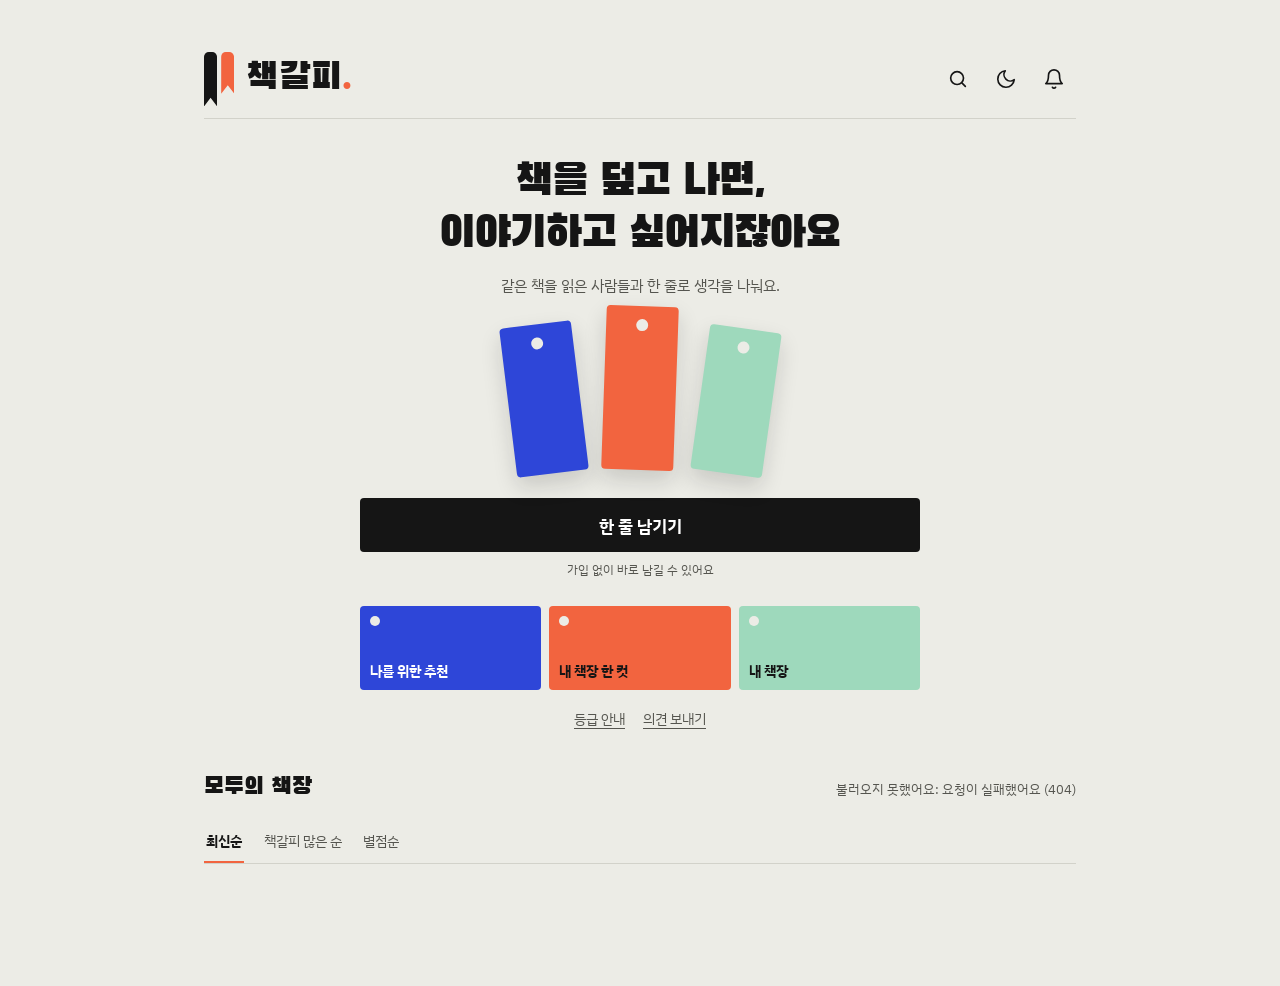
==== commit 4eb72f3a: "홈 첫 화면 책갈피 세 장을 글 없는 순수 장식으로 - 한 줄 문장·책 제목을 빼고 index.html에 정적으로 둠(aria-hidden), renderHeroBookmarks " ====
--- a/index.html
+++ b/index.html
@@ -1,6 +1,8 @@
 <!DOCTYPE html>
 <html lang="ko">
 <head>
+<!-- 문자 인코딩 선언은 문서 첫 1024바이트 안에 있어야 한다(그 뒤면 브라우저·크롤러가 추측한다). -->
+<meta charset="UTF-8">
 <base href="/">
 <!-- 테마: 기본은 밝은 크림이고, 헤더의 해/달 버튼으로 고른 다크가 이 브라우저에 남는다.
      기기의 다크 설정은 따르지 않는다(크림이 사이트의 기본 얼굴이라서). CSS가 그려지기 전에
@@ -24,11 +26,10 @@
         y=l.getElementsByTagName(r)[0];y.parentNode.insertBefore(t,y);
     })(window, document, "clarity", "script", "y87i3pjxhj");
 </script>
-<meta charset="UTF-8">
 <!-- 아래 <title>과 description 두 줄은 functions/book/[id].js가 문자열을 그대로 매칭해서
      책 전용 값으로 치환한다. 여기 문구를 고치면 그쪽 replace 대상도 같이 고쳐야 한다 —
      안 그러면 조용히 매칭에 실패해서 모든 책 페이지가 홈 제목을 달고 나간다. -->
-<title>책갈피 - 한 줄 독서 기록과 책 리뷰 커뮤니티</title>
+<title>책갈피 - 책 한줄평·후기 모음, 읽은 책 기록</title>
 <meta name="description" content="책을 덮고 나면, 이야기하고 싶어지잖아요. 같은 책을 읽은 사람들과 한 줄로 생각을 나눠요. 가입 없이 바로 남길 수 있어요.">
 <!-- 검색엔진 소유확인. 위가 현재 도메인(book-galpi.com)용이고, 아래는 옛
      galpi.pages.dev 속성용이다. 옛 주소는 이제 301로 넘어가서 네이버가 그 페이지를
@@ -220,9 +221,13 @@
          말 마디 가운데서 끊긴다). -->
     <h2 class="intro-headline">책을 덮고 나면,<br> 이야기하고<br class="br-m"> 싶어지잖아요</h2>
     <p class="intro-subtext">같은 책을 읽은 사람들과 한 줄로 생각을 나눠요.</p>
-    <!-- 첫 화면 장식: 실제 한 줄 세 장을 세로 책갈피로 부채꼴처럼(js/render.js renderHeroBookmarks,
-         오늘의 한 줄 후보에서). 아래 오늘의 한 줄과 같은 내용이라 읽기 도구에는 숨긴다. -->
-    <div class="hero-bookmarks" id="heroBookmarks" aria-hidden="true" hidden></div>
+    <!-- 첫 화면 장식: 글 없는 세로 책갈피 세 장을 부채꼴처럼. 순수 장식이라 데이터도 안 받고
+         읽기 도구에도 숨긴다(2026-11-07 — 예전엔 오늘의 한 줄 후보 셋을 적어 넣었음). -->
+    <div class="hero-bookmarks" id="heroBookmarks" aria-hidden="true">
+      <div class="hero-bm hero-bm-1 bm-cobalt"></div>
+      <div class="hero-bm hero-bm-2 bm-tomato"></div>
+      <div class="hero-bm hero-bm-3 bm-mint"></div>
+    </div>
     <!-- 첫 화면의 행동은 이것 하나다. 2단계의 "한 줄 남기기" 시트로 간다. id는 예전 헤더
          버튼 것을 그대로 써서 GA click_add_book이 끊기지 않는다. -->
     <button class="btn-primary intro-cta" id="newReviewBtn" type="button">한 줄 남기기</button>
@@ -306,10 +311,10 @@
             <p class="detail-author" id="detailAuthor"></p>
             <p class="rating-meta" id="detailRatingMeta"></p>
             <p class="detail-want-count" id="detailWantCount" hidden></p>
-            <!-- 공유 카드(한 줄 하나를 큰 책갈피로, js/shareCard.js). 본문 있는 한 줄이 있을 때만. -->
+            <!-- 내 책갈피를 카드 이미지로 저장(js/shareCard.js). 이 기기로 이 책에 본문 있는 한 줄을 꽂았을 때만. -->
             <button type="button" class="btn-ghost share-card-btn" id="detailShareBtn" hidden>
               <svg class="icon" aria-hidden="true" focusable="false"><use href="#i-share"></use></svg>
-              카드로 공유
+              내 책갈피 공유
             </button>
           </header>
         </div>
@@ -341,6 +346,13 @@
         <section class="also-books" id="alsoBooks" hidden aria-labelledby="alsoTitle">
           <h3 class="also-title" id="alsoTitle">이 책을 꽂은 사람이 함께 꽂은 책</h3>
           <div class="also-grid" id="alsoGrid"></div>
+        </section>
+
+        <!-- 같은 갈래의 다른 책(js/relatedBooks.js pickGenreBooks). 책갈피가 있는 책끼리만 잇는다.
+             두 칸 모두 서버가 첫 HTML에 미리 채운다(functions/book/[id].js) — 여는 태그 문자열은 치환 대상. -->
+        <section class="also-books genre-books" id="genreBooks" hidden aria-labelledby="genreBooksTitle">
+          <h3 class="also-title" id="genreBooksTitle">같은 갈래의 책</h3>
+          <div class="also-grid" id="genreGrid"></div>
         </section>
 
         <!-- 관리자만 보이는 영역(페이지 맨 아래). -->
@@ -645,6 +657,17 @@
     <div class="level-guide-head">
       <h2 class="level-guide-title" id="writeSheetTitle">한 줄 남기기</h2>
       <button type="button" class="level-guide-close" id="writeSheetClose" aria-label="닫기">×</button>
+    </div>
+    <!-- 쓰던 게 있을 때 닫기를 누르면 묻는 칸. 브라우저 confirm()은 카카오톡 같은 앱 안 브라우저나
+         홈 화면에 추가한 앱에서 창을 안 띄우고 "취소"로 답해 버려, 시트가 영영 안 닫혔다(js/main.js). -->
+    <div class="write-discard" id="writeDiscard" hidden role="alertdialog" aria-labelledby="writeDiscardText">
+      <div class="write-discard-box">
+        <p id="writeDiscardText">쓰던 한 줄이 사라져요. 닫을까요?</p>
+        <div class="write-discard-btns">
+          <button type="button" class="btn-ghost" id="writeDiscardKeep">계속 쓰기</button>
+          <button type="button" class="btn-primary" id="writeDiscardClose">닫기</button>
+        </div>
+      </div>
     </div>
     <div class="level-guide-body write-sheet-body">
             <form id="reviewForm">
--- a/css/style.css
+++ b/css/style.css
@@ -564,31 +564,22 @@
   }
 
   /* ── 홈 첫 화면의 세로 책갈피 세 장(리디자인 B안) ─────────────────────────────────
-     실제 한 줄 세 장을 부채꼴로(-7° / 2° / 8°). 위쪽 가운데 펀칭 구멍. 코발트 위는 흰 글자,
-     토마토·민트 위는 먹색. 휴대폰 390px 기준 시안 수치 그대로 가운데에 놓는다. */
+     글 없는 순수 장식(2026-11-07). 부채꼴(-7° / 2° / 8°), 위쪽 가운데 펀칭 구멍.
+     예전엔 한 줄을 적어 넣느라 230~250px였는데, 글을 빼면서 휴대폰(375x812) 첫 화면
+     아래에 이달의 책 카드 윗부분이 보이도록 줄였다. */
   .hero-bookmarks {
     position: relative;
-    height: 290px;
+    height: 200px;
     max-width: 390px;
     margin: 0 auto;
   }
 
-  .hero-bookmarks[hidden] { display: none; }
-
   .hero-bm {
     position: absolute;
-    width: 100px;
-    padding: 40px 12px 12px;
+    width: 72px;
     border-radius: var(--radius);
-    display: flex;
-    flex-direction: column;
-    justify-content: space-between;
-    gap: 10px;
     background: var(--bm);
-    color: var(--bm-ink);
     box-shadow: 0 10px 22px rgba(21, 21, 21, 0.16);
-    text-align: left;
-    overflow: hidden;
   }
 
   .hero-bm::before {
@@ -603,33 +594,9 @@
     background: var(--paper);
   }
 
-  .hero-bm-1 { left: calc(50% - 165px); top: 34px; height: 230px; transform: rotate(-7deg); }
-  .hero-bm-2 { left: calc(50% - 50px); top: 8px; height: 250px; transform: rotate(2deg); }
-  .hero-bm-3 { left: calc(50% + 65px); top: 40px; height: 225px; transform: rotate(8deg); }
-
-  .hero-bm-text {
-    font-size: 14px;
-    line-height: 1.5;
-    font-weight: 700;
-    word-break: keep-all;
-    overflow-wrap: anywhere;
-    display: -webkit-box;
-    -webkit-line-clamp: 7;
-    -webkit-box-orient: vertical;
-    overflow: hidden;
-  }
-
-  .hero-bm-book {
-    font-size: 10px;
-    line-height: 1.3;
-    display: -webkit-box;
-    -webkit-line-clamp: 2;
-    -webkit-box-orient: vertical;
-    overflow: hidden;
-  }
-
-  /* 장식이 없을 때(한 줄이 아직 없음) 버튼이 제목에 붙지 않게. */
-  .hero-bookmarks[hidden] + .intro-cta { margin-top: 1.4rem; }
+  .hero-bm-1 { left: calc(50% - 36px - 96px); top: 26px; height: 150px; transform: rotate(-7deg); }
+  .hero-bm-2 { left: calc(50% - 36px); top: 8px; height: 164px; transform: rotate(2deg); }
+  .hero-bm-3 { left: calc(50% - 36px + 96px); top: 30px; height: 146px; transform: rotate(8deg); }
 
   /* 헤더 돋보기 "책 찾기" 시트 */
   .search-sheet-panel { max-width: 520px; max-height: min(80vh, 680px); }
@@ -5659,3 +5626,118 @@
     white-space: pre-line;
     cursor: pointer;
   }
+
+  /* PC 책 상세 정리(2026-10-20): 별점 분포(.detail-summary)는 격자 자리를 정하지 않아서 비어 있는
+     1행(이달의 책 질문 자리)으로 올라가 표지 위에 떠 있었다. 넓은 화면에서는 별점 카드 오른쪽에
+     같은 높이의 카드로 나란히, 그보다 좁은 PC·태블릿에서는 별점 카드 바로 아래에 둔다. */
+  @media (min-width: 641px) {
+    .detail-card .detail-summary { grid-column: 2; grid-row: 4; max-width: 460px; }
+    /* 위 칸들이 모두 줄을 정해 두면, 줄을 안 정한 아래 칸들이 비어 있는 1행으로 끼어든다. */
+    .detail-card .comments { grid-row: 5; }
+    .detail-card .also-books { grid-row: 6; }
+    .detail-card .admin-zone { grid-row: 7; }
+  }
+
+  @media (min-width: 1024px) {
+    /* 표지·제목 아래 한 줄에 별점 카드 | 요약 카드를 반씩. 둘째 열을 "절반 - 표지 - 간격"으로
+       잡아야 별점 카드(1~2열)와 요약 카드(3열)의 경계가 정확히 가운데에 온다(표지는 이 폭에서 176px). */
+    .panel.detail-card {
+      --dc-cover: 176px;
+      grid-template-columns: var(--dc-cover) calc(50% - 36px - var(--dc-cover)) minmax(0, 1fr);
+      column-gap: 24px;
+    }
+    .detail-cover { grid-row: 2; }
+    .detail-card header { grid-column: 2 / -1; align-self: end; }
+    .detail-card .rate-card,
+    .detail-card .detail-summary { grid-row: 3; align-self: stretch; max-width: none; margin: 24px 0 0; }
+    .detail-card .rate-card { grid-column: 1 / span 2; }
+    .detail-card .detail-summary {
+      grid-column: 3;
+      align-content: start;
+      padding: 18px;
+      border-radius: var(--radius-lg);
+      background: var(--surface);
+    }
+    /* 요약이 없으면(평가 1개 이하) 별점 카드만 왼쪽 절반에. */
+    :root[data-theme="dark"] .detail-card .detail-summary { border: 1px solid var(--line); }
+    .detail-card .ds-row { flex-direction: column; gap: 4px; }
+    .detail-card .ds-dist { max-width: none; }
+  }
+
+  /* 공개 기록의 책갈피 카드: 옛 가로 배치 규칙(.pr-text { flex: 1 1 200px })이 세로 카드에서는
+     높이 200px로 먹어서, 한 줄짜리 카드도 아래가 텅 비었다. */
+  .pr-link .pr-text { flex: none; }
+
+  /* 등급 진행 카드(먹색) 안의 "전체 순위": 흰 바탕에 먹 글씨. .level-fact button이 글씨를 밝게
+     덮어서 흰 바탕 위 흰 글씨가 됐었다. */
+  .level-fact .level-rank-btn {
+    border: 0;
+    background: #ECECE6;
+    color: #151515;
+    font-weight: 700;
+  }
+  .level-fact .level-rank-btn:hover,
+  .level-fact .level-rank-btn:focus-visible { background: #FFFFFF; color: #151515; }
+
+  /* PC: 책갈피 카드 아래 정보(책 제목·별점·글쓴이·날짜·좋아요·답글)를 한 줄 글자의 80% 남짓으로.
+     휴대폰 크기(12px)로는 넓은 화면에서 너무 작았다. */
+  @media (min-width: 641px) {
+    .bookmark-card .pr-text { font-size: 17px; }
+    .pr-meta { font-size: 14px; }
+    #commentList > li.bookmark-card .c-author { font-size: 14px; }
+    #commentList > li.bookmark-card .c-rating { font-size: 13px; }
+    #commentList > li.bookmark-card .c-date,
+    #commentList > li.bookmark-card .c-like,
+    #commentList > li.bookmark-card .c-reply-btn,
+    #commentList > li.bookmark-card .c-edit,
+    #commentList > li.bookmark-card .c-del { font-size: 14px; }
+  }
+
+  /* 함께 꽂은 책: 표지를 자르지 않고 원래 비율 그대로(높이 130px 고정 + cover로는 칸이 넓은 PC에서
+     위아래가 잘렸다). 표지 이미지가 없는 책만 책 비율(1:1.45) 칸에 제목을 조판한다. */
+  .also-grid { align-items: start; }
+  .also-cover { height: auto; }
+  .also-cover img { position: static; display: block; width: 100%; height: auto; }
+  .also-cover.also-cover--typo { height: 0; padding-bottom: 145%; }
+
+  /* 알림 띠(#actionToast)는 popover를 아는 브라우저에서 늘 popover="manual"로 붙여 두는데,
+     닫힌 popover를 숨기는 브라우저 기본 display: none을 위의 .action-toast { display: flex }가
+     덮어서, 안 보이는(opacity 0) 띠가 화면 맨 위에 늘 깔려 탭을 가로챘다 — 스크롤해서 헤더가
+     맨 위에 붙으면 책 찾기·테마·알림·로고가 안 눌렸다. 닫혀 있으면 아예 그리지 않고, 사라지는
+     0.22초 동안에도 누름은 통과시킨다. */
+  .action-toast[popover]:not(:popover-open) { display: none; }
+  .action-toast:not(.show) { pointer-events: none; }
+
+  /* PC 상세 격자: "같은 갈래의 책"이 "함께 꽂은 책"(6행) 다음 줄, 관리자 영역은 그 아래. */
+  @media (min-width: 641px) {
+    .detail-card .genre-books { grid-column: 1 / -1; grid-row: 7; }
+    .detail-card .admin-zone { grid-row: 8; }
+  }
+
+
+  /* 한 줄 남기기 시트: 쓰던 게 있을 때 닫으면 시트 위에 덮어 묻는 칸(브라우저 confirm 대신). */
+  .write-sheet-panel { position: relative; }
+  .write-discard {
+    position: absolute;
+    inset: 0;
+    z-index: 5;
+    display: flex;
+    align-items: center;
+    justify-content: center;
+    padding: 20px;
+    border-radius: inherit;
+    background: rgba(21, 21, 21, 0.45);
+  }
+  .write-discard[hidden] { display: none; }
+  .write-discard-box {
+    width: 100%;
+    max-width: 320px;
+    padding: 20px;
+    border: 2px solid var(--ink);
+    border-radius: var(--radius-lg);
+    background: var(--surface);
+    color: var(--ink);
+  }
+  .write-discard-box p { margin: 0 0 16px; font-size: 15px; font-weight: 700; line-height: 1.5; }
+  .write-discard-btns { display: flex; gap: 8px; }
+  .write-discard-btns button { flex: 1; min-height: 44px; margin: 0; }
